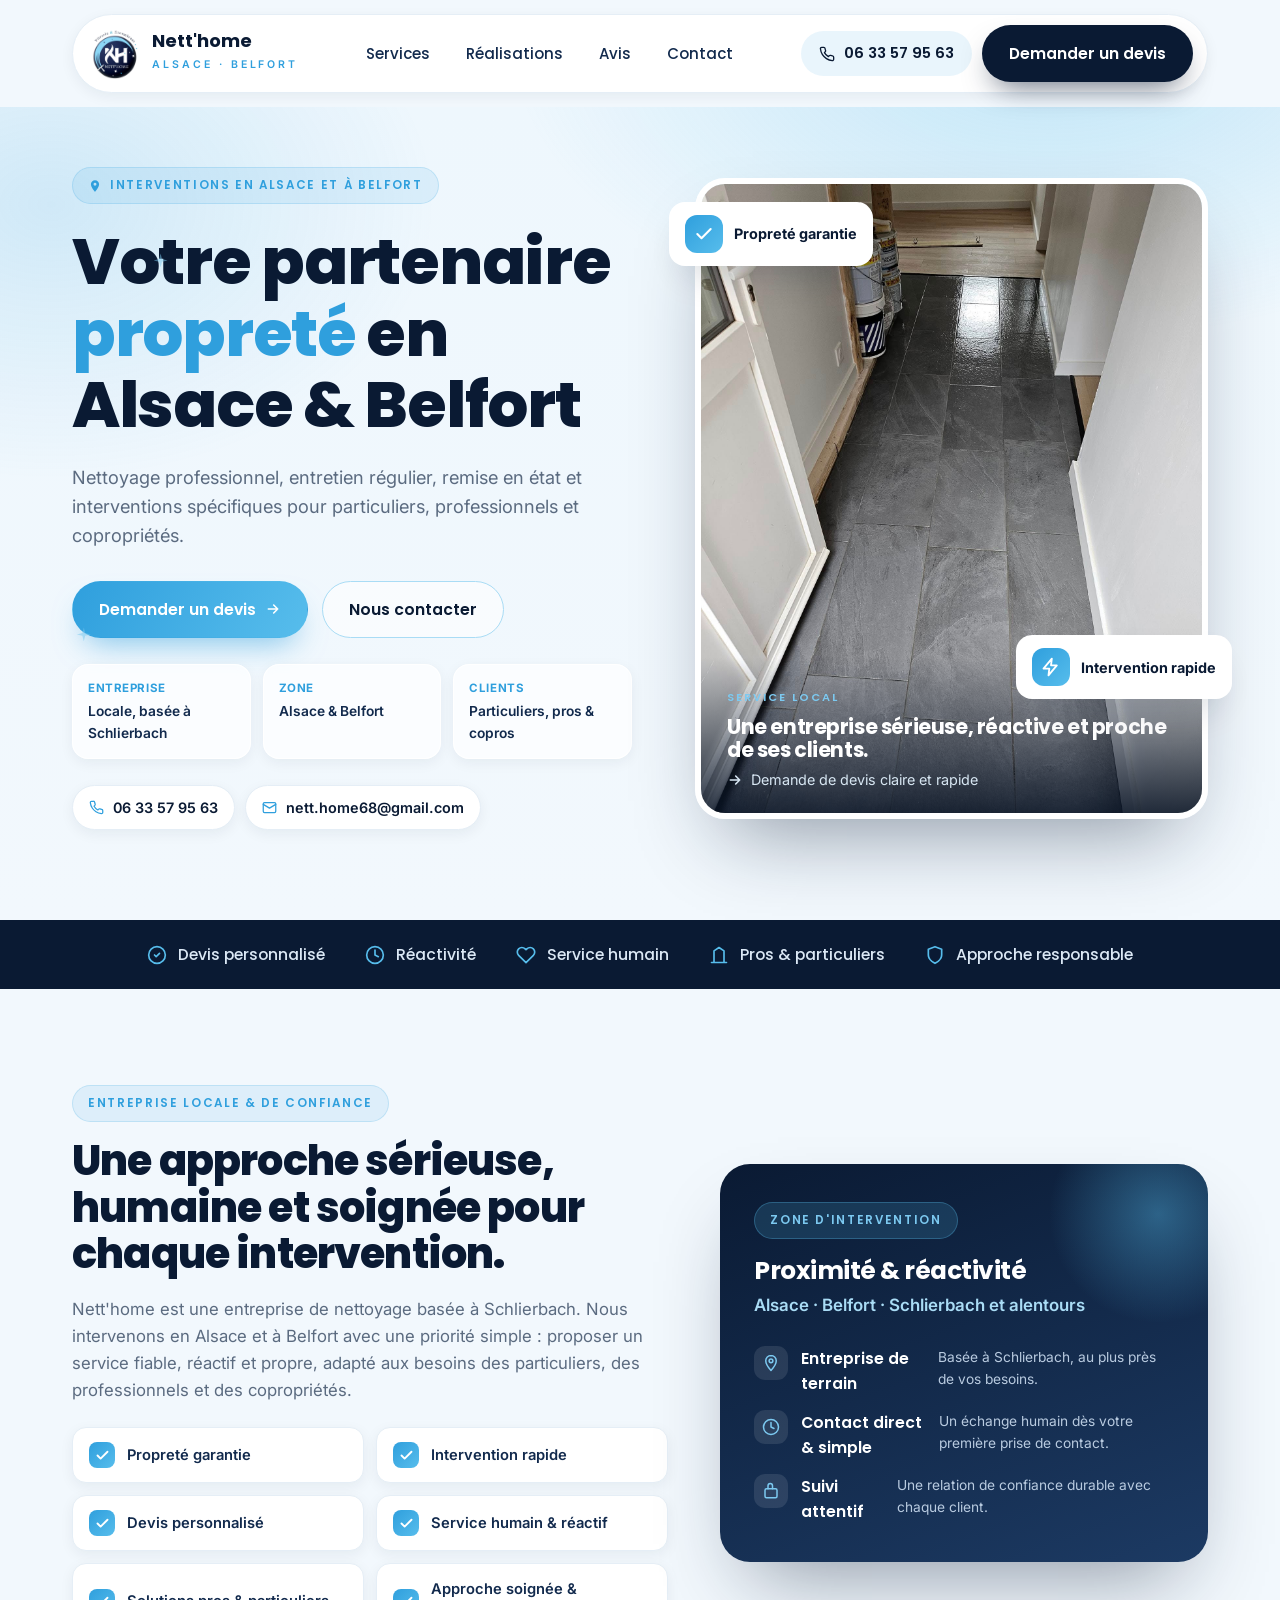
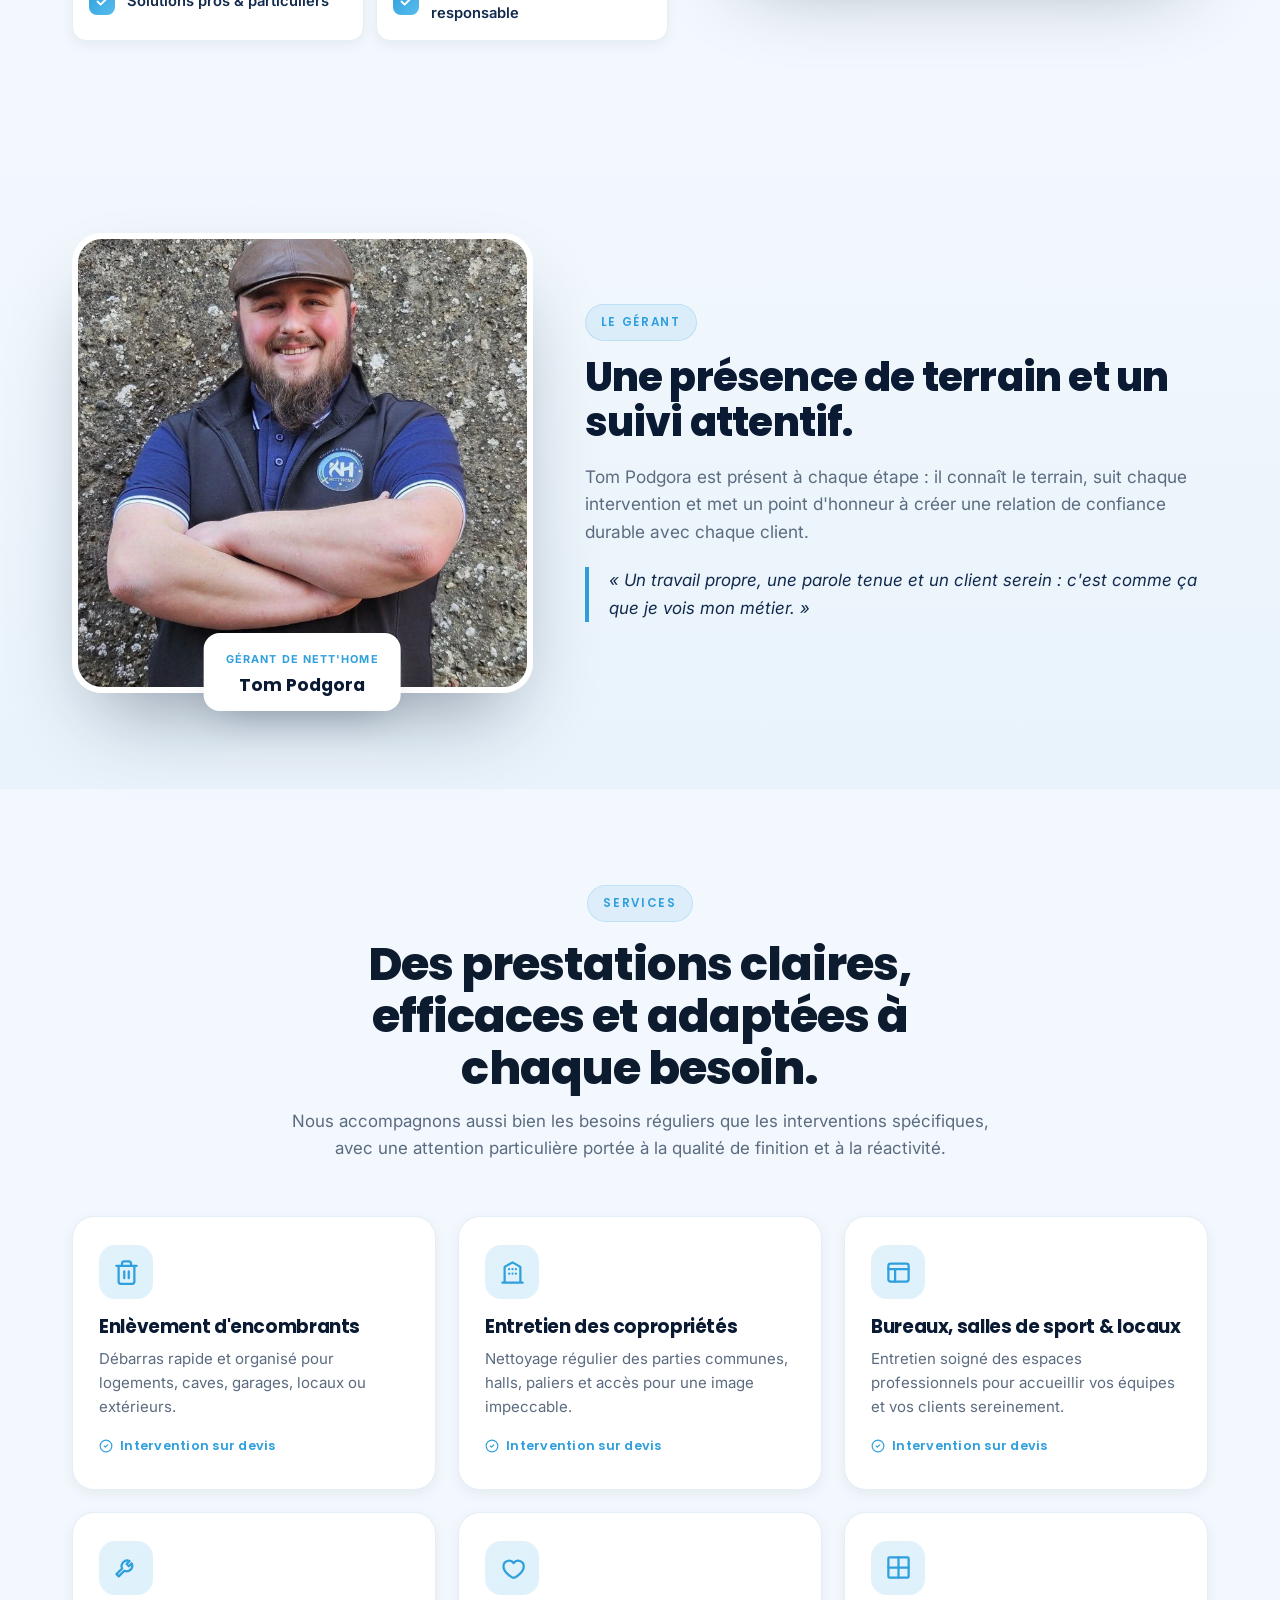
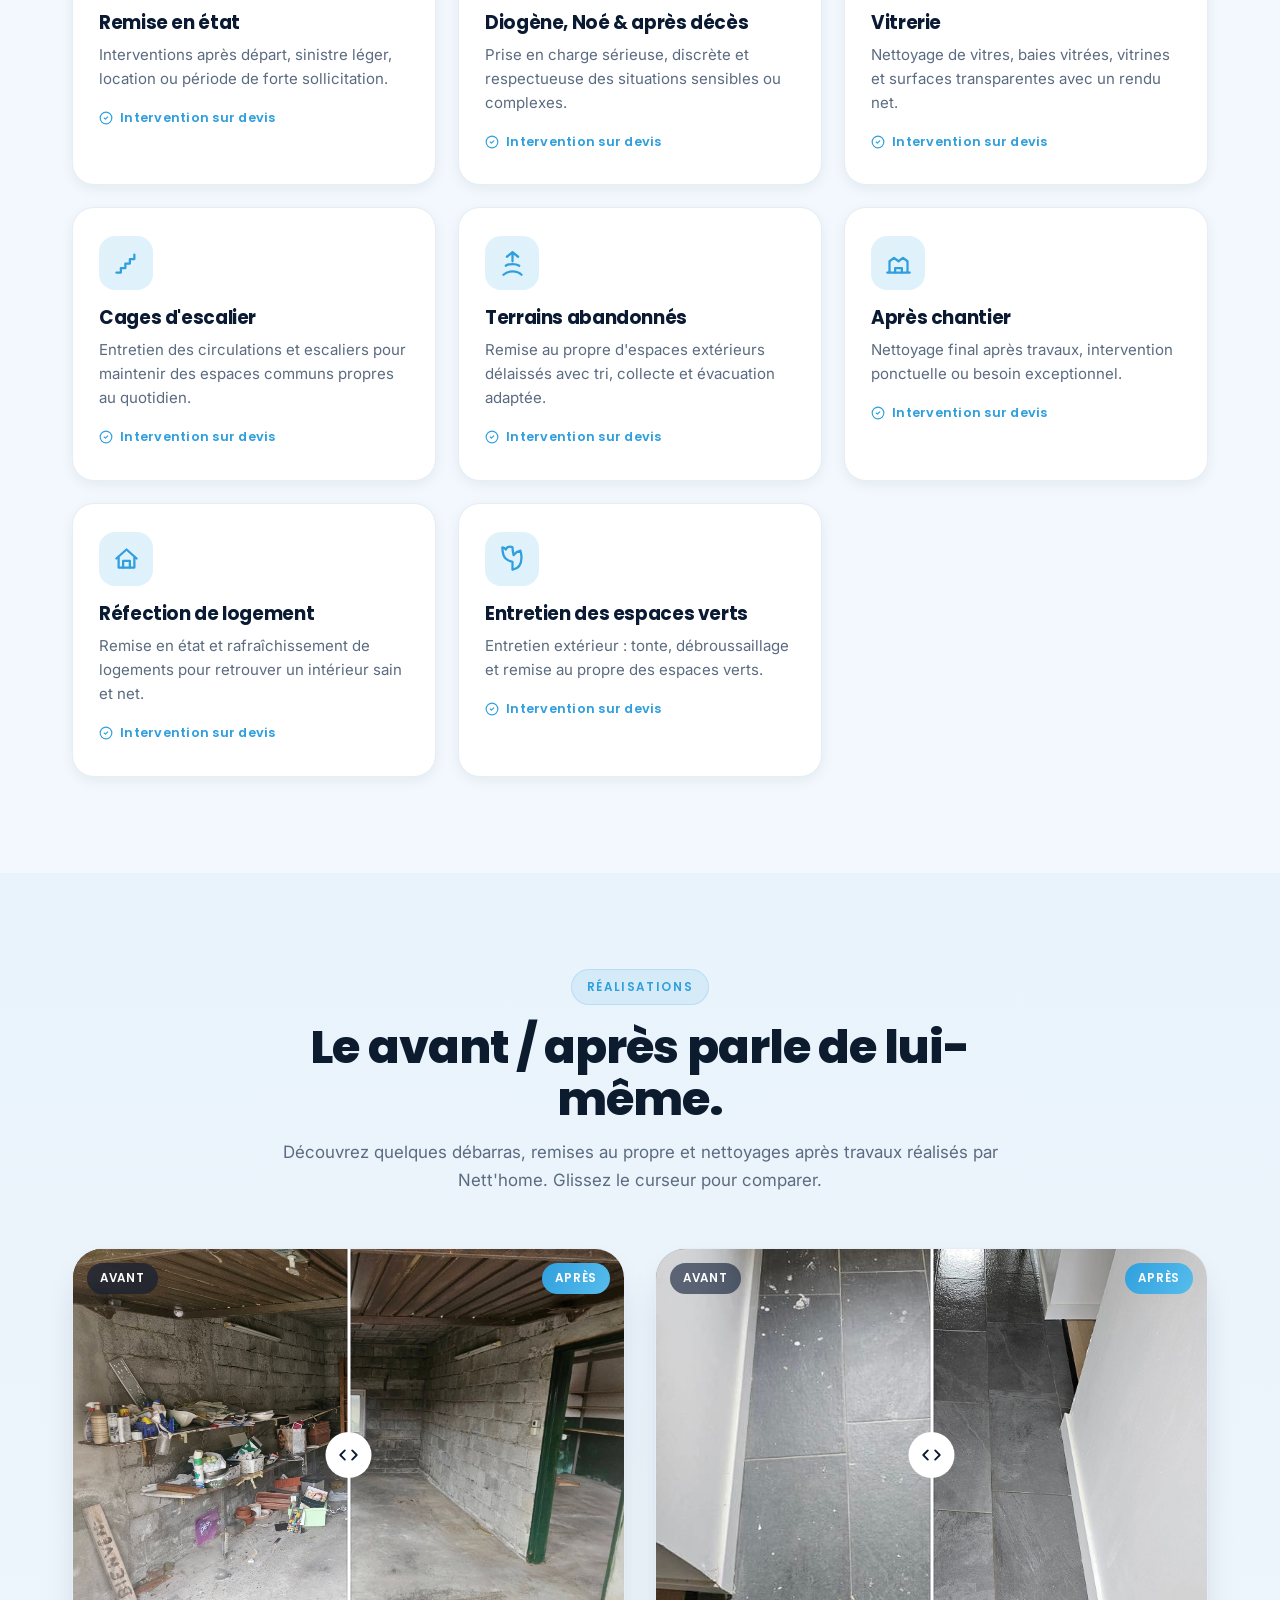
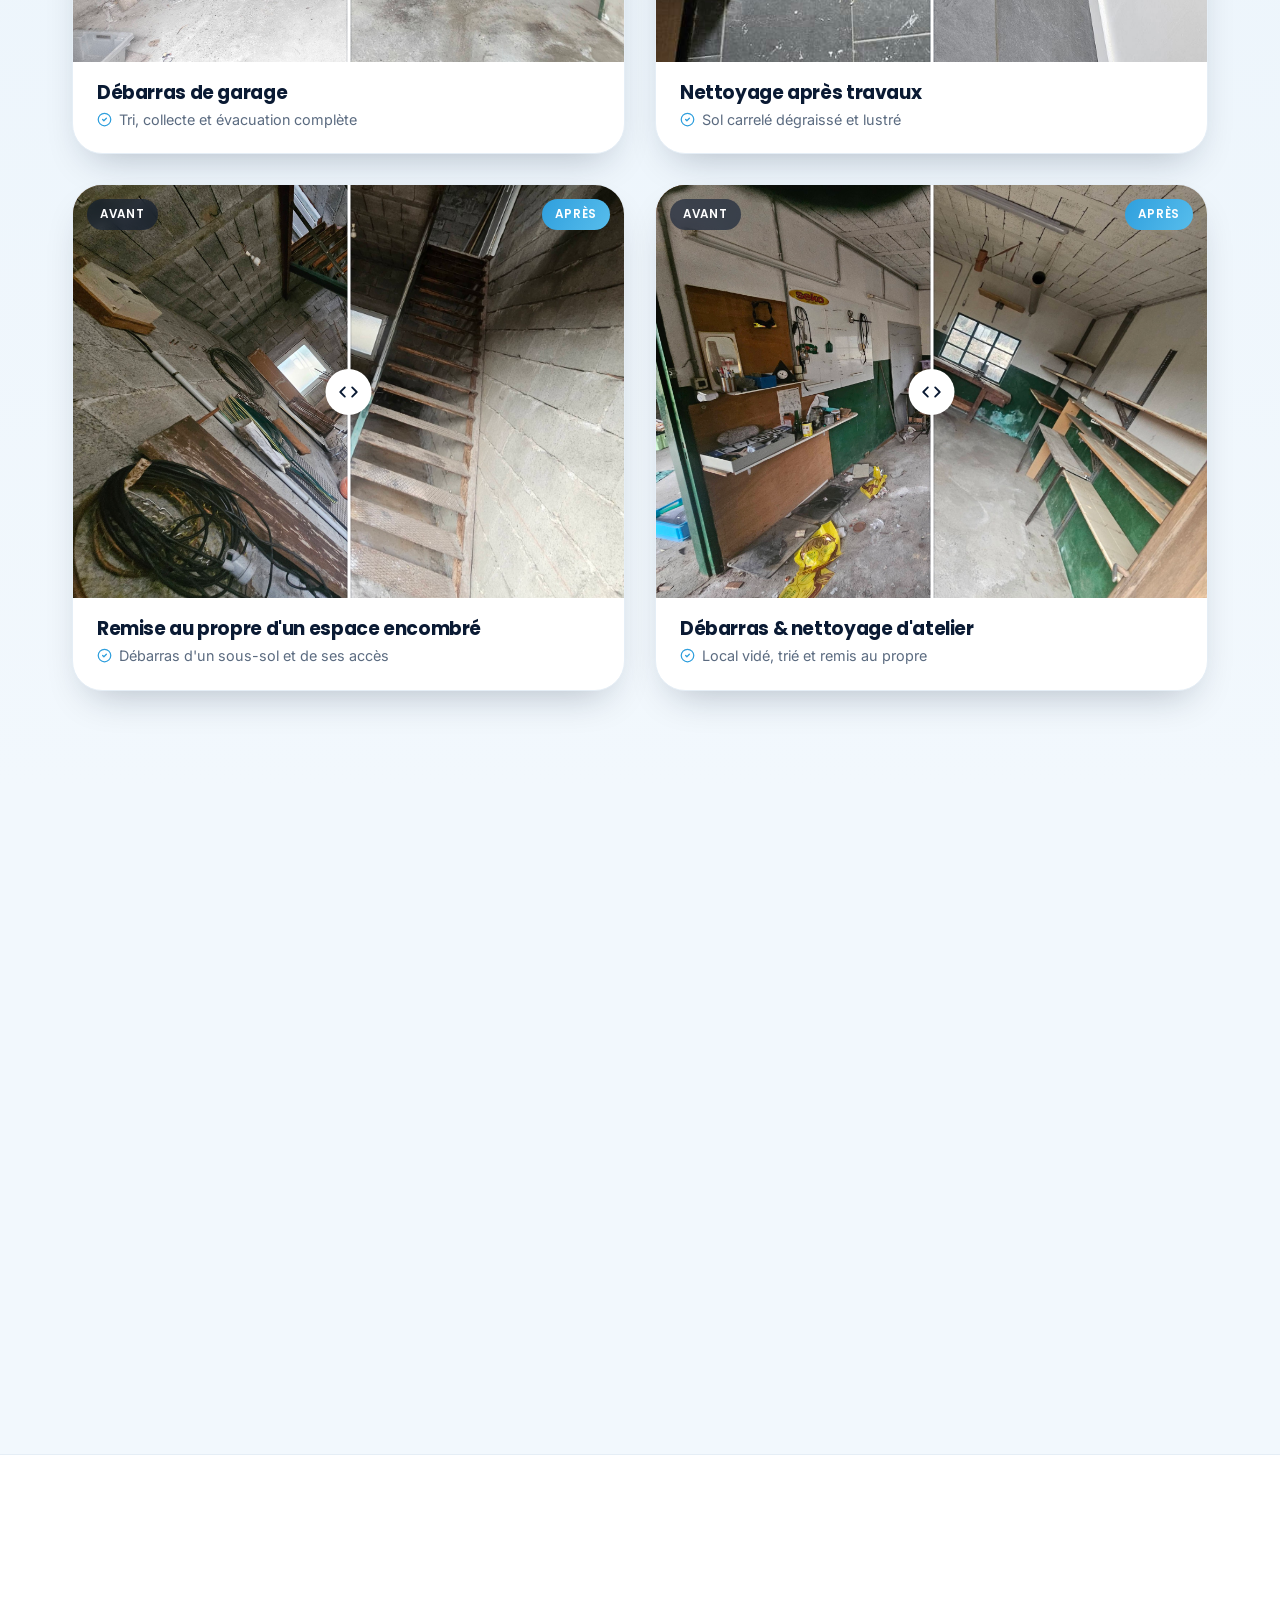
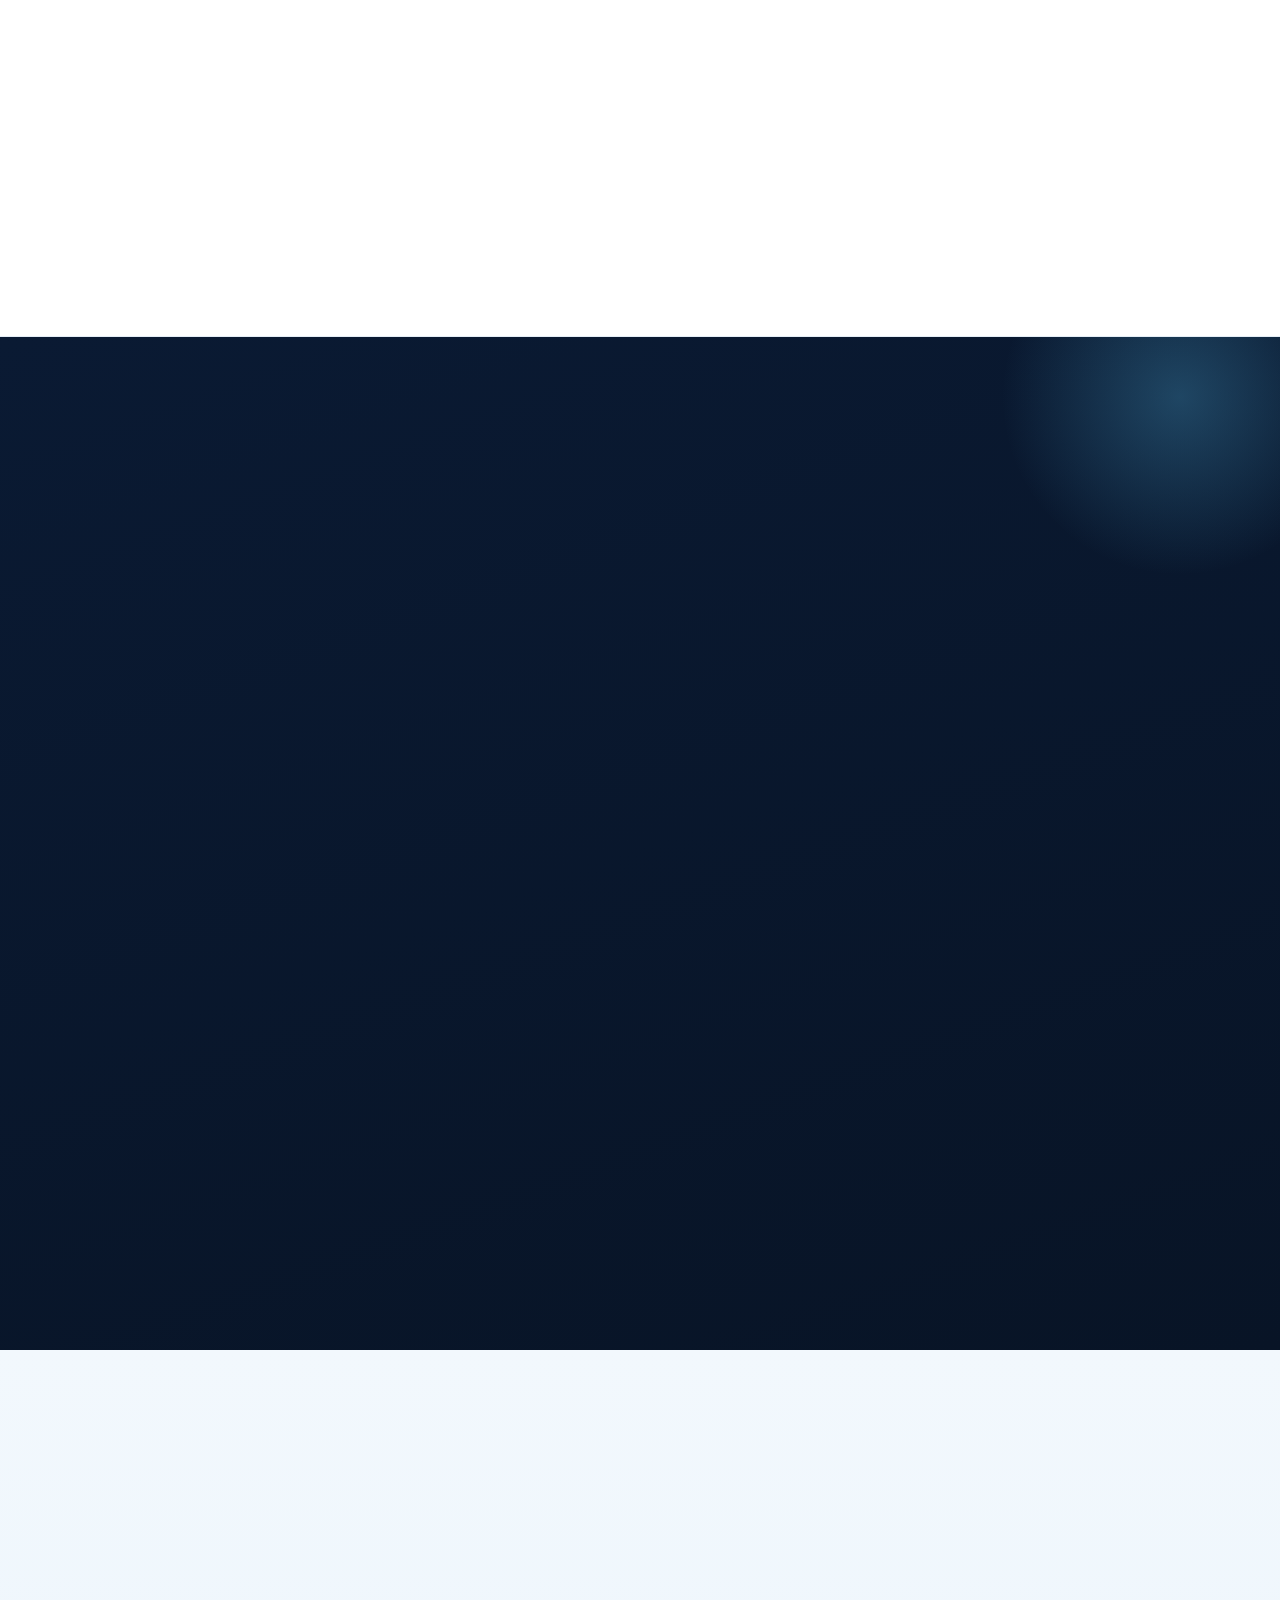
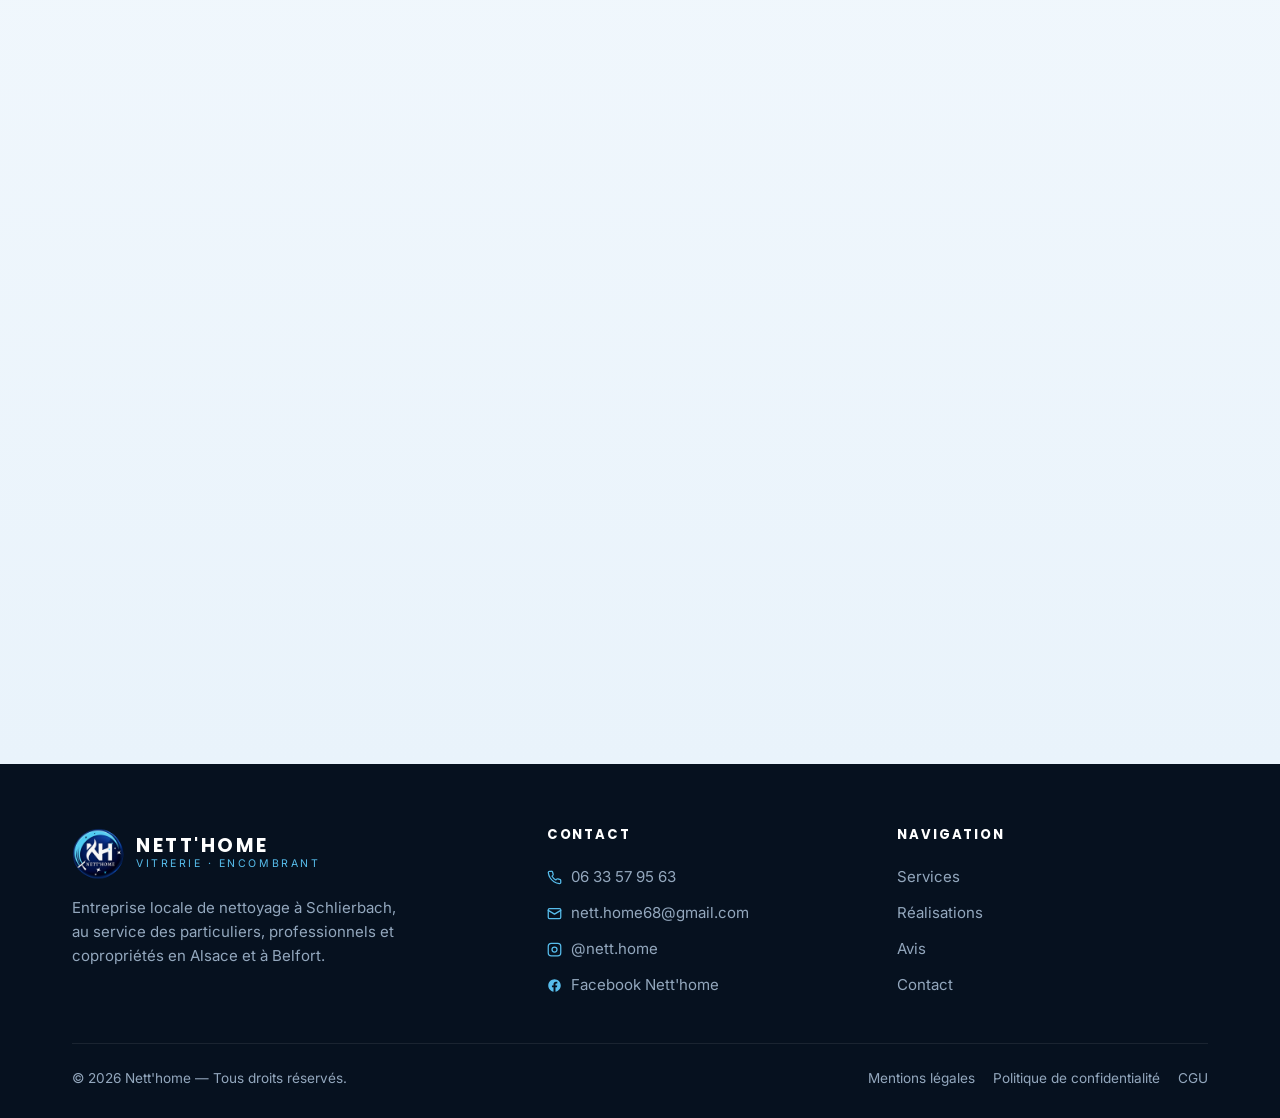
==== index.html @ 88270790 "Ajout du bandeau défilant « Ils nous font confiance » avec les logos clients - 6 logos rangés dans a" ====
<!DOCTYPE html>
<html lang="fr">
<head>
<!-- Google Tag Manager -->
<script>(function(w,d,s,l,i){w[l]=w[l]||[];w[l].push({'gtm.start':
new Date().getTime(),event:'gtm.js'});var f=d.getElementsByTagName(s)[0],
j=d.createElement(s),dl=l!='dataLayer'?'&l='+l:'';j.async=true;j.src=
'https://www.googletagmanager.com/gtm.js?id='+i+dl;f.parentNode.insertBefore(j,f);
})(window,document,'script','dataLayer','GTM-TVX96NNC');</script>
<!-- End Google Tag Manager -->
<meta charset="UTF-8" />
<meta name="viewport" content="width=device-width, initial-scale=1.0" />
<title>Nett'home — Nettoyage, débarras & vitrerie en Alsace et à Belfort</title>
<meta name="description" content="Nett'home, entreprise locale de nettoyage à Schlierbach. Débarras d'encombrants, remise en état, entretien de copropriétés, vitrerie et nettoyage après chantier en Alsace et à Belfort." />
<link rel="icon" href="favicon.ico" sizes="any" />
<link rel="icon" type="image/png" href="assets/favicon-circle.png" />
<link rel="apple-touch-icon" href="apple-touch-icon.png" />
<link rel="preconnect" href="https://fonts.googleapis.com" />
<link rel="preconnect" href="https://fonts.gstatic.com" crossorigin />
<link href="https://fonts.googleapis.com/css2?family=Poppins:wght@500;600;700;800&family=Inter:wght@400;500;600&display=swap" rel="stylesheet" />
<style>
:root{
  --navy:#0a1a33;
  --navy-2:#122a4d;
  --navy-3:#1c3a63;
  --blue:#2f9fdd;
  --blue-2:#57bdec;
  --blue-soft:#a9dcf5;
  --blue-glow:#7cc9f0;
  --ink:#0d1b2e;
  --muted:#5b6b80;
  --line:#e5eef6;
  --bg:#f2f8fd;
  --bg-2:#e9f3fb;
  --white:#ffffff;
  --shadow-sm:0 4px 14px rgba(10,26,51,.06);
  --shadow:0 18px 40px -18px rgba(10,26,51,.30);
  --shadow-lg:0 40px 80px -30px rgba(10,26,51,.45);
  --radius:22px;
  --radius-lg:30px;
  --maxw:1180px;
}
*{box-sizing:border-box;margin:0;padding:0}
html{scroll-behavior:smooth}
body{
  font-family:"Inter",system-ui,sans-serif;
  color:var(--ink);
  background:var(--bg);
  line-height:1.6;
  overflow-x:hidden;
  -webkit-font-smoothing:antialiased;
  cursor:url("data:image/svg+xml,%3Csvg xmlns='http://www.w3.org/2000/svg' width='34' height='34' viewBox='0 0 34 34'%3E%3Crect x='3' y='13' width='28' height='15' rx='5' fill='%235bbce8'/%3E%3Crect x='3' y='7' width='28' height='13' rx='6' fill='%23f5c53a'/%3E%3Ccircle cx='11' cy='13' r='1.6' fill='%23d9a81f'/%3E%3Ccircle cx='19' cy='11' r='1.6' fill='%23d9a81f'/%3E%3Ccircle cx='24' cy='15' r='1.6' fill='%23d9a81f'/%3E%3Ccircle cx='15' cy='16' r='1.6' fill='%23d9a81f'/%3E%3C/svg%3E") 6 6, auto;
}
a,button,.btn,input,textarea,label,.svc,.chip,.info-item,.ba,.nav-links a{cursor:url("data:image/svg+xml,%3Csvg xmlns='http://www.w3.org/2000/svg' width='34' height='34' viewBox='0 0 34 34'%3E%3Crect x='3' y='13' width='28' height='15' rx='5' fill='%232f9fdd'/%3E%3Crect x='3' y='7' width='28' height='13' rx='6' fill='%23ffd24d'/%3E%3Ccircle cx='11' cy='13' r='1.7' fill='%23c9971a'/%3E%3Ccircle cx='19' cy='11' r='1.7' fill='%23c9971a'/%3E%3Ccircle cx='24' cy='15' r='1.7' fill='%23c9971a'/%3E%3Ccircle cx='15' cy='16' r='1.7' fill='%23c9971a'/%3E%3C/svg%3E") 6 6, pointer}
h1,h2,h3,h4,.font-head{font-family:"Poppins",system-ui,sans-serif;line-height:1.12;letter-spacing:-.02em}
a{color:inherit;text-decoration:none}
img{display:block;max-width:100%}
.container{width:100%;max-width:var(--maxw);margin:0 auto;padding:0 22px}
.eyebrow{
  display:inline-flex;align-items:center;gap:8px;
  font-family:"Poppins";font-weight:600;font-size:.74rem;letter-spacing:.14em;text-transform:uppercase;
  color:var(--blue);background:rgba(47,159,221,.10);
  padding:8px 15px;border-radius:100px;border:1px solid rgba(47,159,221,.18);
}
.section{padding:96px 0}
.section-head{max-width:720px;margin:0 auto 54px;text-align:center}
.section-head h2{font-size:clamp(1.9rem,4vw,2.9rem);font-weight:800;margin:16px 0 14px}
.section-head p{color:var(--muted);font-size:1.06rem}
.btn{
  display:inline-flex;align-items:center;justify-content:center;gap:9px;
  font-family:"Poppins";font-weight:600;font-size:.98rem;
  padding:15px 26px;border-radius:100px;border:1.5px solid transparent;
  cursor:pointer;transition:transform .25s ease,box-shadow .25s ease,background .25s ease,color .25s ease;
  white-space:nowrap;
}
.btn-primary{background:var(--navy);color:#fff;box-shadow:0 14px 30px -12px rgba(10,26,51,.7)}
.btn-primary:hover{transform:translateY(-3px);box-shadow:0 22px 40px -14px rgba(10,26,51,.85);background:var(--navy-2)}
.btn-ghost{background:rgba(255,255,255,.6);border-color:var(--blue-soft);color:var(--navy)}
.btn-ghost:hover{transform:translateY(-3px);background:#fff;border-color:var(--blue)}
.btn-blue{background:linear-gradient(120deg,var(--blue),var(--blue-2));color:#fff;box-shadow:0 16px 30px -12px rgba(47,159,221,.6)}
.btn-blue:hover{transform:translateY(-3px);box-shadow:0 24px 44px -14px rgba(47,159,221,.75)}

/* ---------- HEADER ---------- */
header{position:sticky;top:0;z-index:60;transition:all .3s ease}
.nav{
  display:flex;align-items:center;justify-content:space-between;gap:20px;
  margin:14px auto;padding:10px 14px 10px 18px;
  background:#fff;
  border:1px solid var(--line);
  border-radius:100px;box-shadow:var(--shadow-sm);
  transition:box-shadow .3s ease;
}
header.scrolled .nav{box-shadow:0 12px 30px -14px rgba(10,26,51,.35)}
.brand{display:flex;align-items:center;gap:12px}
.brand img{height:50px;width:auto;border-radius:8px}
.brand-txt strong{font-family:"Poppins";font-weight:700;font-size:1.14rem;color:var(--navy);display:block;line-height:1}
.brand-txt span{font-size:.66rem;letter-spacing:.28em;color:var(--blue);font-weight:600;text-transform:uppercase}
.nav-links{display:flex;align-items:center;gap:6px}
.nav-links a{
  font-family:"Poppins";font-weight:500;font-size:.94rem;color:var(--navy-2);
  padding:9px 15px;border-radius:100px;transition:background .2s,color .2s;
}
.nav-links a:hover{background:rgba(47,159,221,.12);color:var(--blue)}
.nav-cta{display:flex;align-items:center;gap:10px}
.nav-phone{
  display:inline-flex;align-items:center;gap:9px;font-family:"Poppins";font-weight:600;font-size:.92rem;
  color:var(--navy);background:rgba(47,159,221,.1);padding:11px 18px;border-radius:100px;transition:background .2s,transform .2s;
}
.nav-phone:hover{background:rgba(47,159,221,.2);transform:translateY(-2px)}
.nav-phone svg{width:16px;height:16px}
.burger{display:none;flex-direction:column;gap:5px;background:none;border:none;cursor:pointer;padding:10px}
.burger span{width:24px;height:2.5px;background:var(--navy);border-radius:2px;transition:.3s}

/* ---------- HERO ---------- */
.hero{position:relative;padding:60px 0 90px;overflow:hidden}
.hero::before{
  content:"";position:absolute;inset:0;z-index:-2;
  background:
    radial-gradient(900px 500px at 82% -8%,rgba(87,189,236,.30),transparent 60%),
    radial-gradient(700px 500px at 4% 12%,rgba(47,159,221,.16),transparent 55%),
    linear-gradient(180deg,#eef7fd,#f2f8fd);
}
.hero-grid{display:grid;grid-template-columns:1.05fr .95fr;gap:56px;align-items:center}
.hero h1{font-size:clamp(2.4rem,5.3vw,4rem);font-weight:800;color:var(--navy);margin:22px 0}
.hero h1 .hl{position:relative;color:var(--blue);white-space:nowrap}
.hero p.lead{font-size:1.14rem;color:var(--muted);max-width:520px}
.hero-actions{display:flex;flex-wrap:wrap;gap:14px;margin:30px 0 26px}
.hero-mini{display:grid;grid-template-columns:repeat(3,1fr);gap:12px;max-width:560px}
.mini-card{
  background:rgba(255,255,255,.7);border:1px solid rgba(255,255,255,.9);
  border-radius:16px;padding:14px 15px;font-size:.86rem;font-weight:600;color:var(--navy-2);
  box-shadow:var(--shadow-sm);backdrop-filter:blur(6px);
}
.mini-card small{display:block;color:var(--blue);font-weight:700;font-size:.72rem;letter-spacing:.05em;margin-bottom:3px;text-transform:uppercase}
.hero-contacts{display:flex;flex-wrap:wrap;gap:10px;margin-top:26px}
.hero-contacts a{display:inline-flex;align-items:center;gap:9px;background:#fff;border:1px solid var(--line);padding:10px 16px;border-radius:100px;font-weight:600;font-size:.9rem;color:var(--navy);box-shadow:var(--shadow-sm);transition:transform .2s,border-color .2s}
.hero-contacts a:hover{transform:translateY(-2px);border-color:var(--blue)}
.hero-contacts svg{width:15px;height:15px;color:var(--blue)}

.hero-visual{position:relative}
.hero-card{
  position:relative;border-radius:var(--radius-lg);overflow:hidden;
  box-shadow:var(--shadow-lg);aspect-ratio:4/5;
  border:6px solid #fff;
}
.hero-card img{width:100%;height:100%;object-fit:cover}
.hero-card .glass{
  position:absolute;left:0;right:0;bottom:0;padding:26px 26px 22px;
  background:linear-gradient(180deg,transparent,rgba(6,17,34,.86));color:#fff;
}
.hero-card .glass small{color:var(--blue-glow);font-family:"Poppins";font-weight:600;letter-spacing:.18em;text-transform:uppercase;font-size:.7rem}
.hero-card .glass h3{font-size:1.28rem;font-weight:700;margin:8px 0 6px}
.hero-card .glass p{font-size:.9rem;color:#d7e6f2;display:flex;align-items:center;gap:8px}
.hero-card .glass p svg{width:16px;height:16px;flex:0 0 auto}
.badge-float{
  position:absolute;background:#fff;border-radius:16px;padding:13px 16px;box-shadow:var(--shadow);
  display:flex;align-items:center;gap:11px;font-weight:700;font-size:.9rem;color:var(--navy);
}
.badge-float .dot{width:38px;height:38px;border-radius:12px;display:grid;place-items:center;background:linear-gradient(135deg,var(--blue),var(--blue-2));color:#fff}
.badge-float .dot svg{width:20px;height:20px}
.badge-1{top:24px;left:-26px;animation:floaty 5s ease-in-out infinite}
.badge-2{bottom:120px;right:-24px;animation:floaty 6s ease-in-out infinite .8s}
@keyframes floaty{0%,100%{transform:translateY(0)}50%{transform:translateY(-12px)}}

.spark{position:absolute;width:14px;height:14px;background:var(--blue-glow);opacity:.5;
  clip-path:polygon(50% 0,60% 40%,100% 50%,60% 60%,50% 100%,40% 60%,0 50%,40% 40%);
  animation:twinkle 3.5s ease-in-out infinite}
@keyframes twinkle{0%,100%{transform:scale(.6);opacity:.25}50%{transform:scale(1.1);opacity:.8}}

/* ---------- TRUST STRIP ---------- */
.strip{background:var(--navy);color:#fff;padding:22px 0}
.strip-inner{display:flex;flex-wrap:wrap;justify-content:center;gap:14px 40px}
.strip-item{display:flex;align-items:center;gap:11px;font-family:"Poppins";font-weight:500;font-size:.98rem;color:#dbe8f5}
.strip-item svg{width:20px;height:20px;color:var(--blue-2)}

/* ---------- ABOUT ---------- */
.about-grid{display:grid;grid-template-columns:1.1fr .9fr;gap:52px;align-items:center}
.about-copy h2{font-size:clamp(1.8rem,3.6vw,2.6rem);font-weight:800;color:var(--navy);margin:16px 0 18px}
.about-copy p{color:var(--muted);font-size:1.05rem;margin-bottom:24px}
.chips{display:grid;grid-template-columns:1fr 1fr;gap:12px}
.chip{display:flex;align-items:center;gap:12px;background:#fff;border:1px solid var(--line);border-radius:14px;padding:14px 16px;font-weight:600;font-size:.92rem;color:var(--navy-2);box-shadow:var(--shadow-sm)}
.chip .tick{flex:0 0 auto;width:26px;height:26px;border-radius:8px;background:linear-gradient(135deg,var(--blue),var(--blue-2));display:grid;place-items:center}
.chip .tick svg{width:15px;height:15px;color:#fff}
.zone-card{
  background:linear-gradient(160deg,var(--navy),var(--navy-3));color:#fff;border-radius:var(--radius-lg);
  padding:38px 34px;box-shadow:var(--shadow-lg);position:relative;overflow:hidden;
}
.zone-card::after{content:"";position:absolute;right:-60px;top:-60px;width:220px;height:220px;border-radius:50%;background:radial-gradient(circle,rgba(87,189,236,.4),transparent 70%)}
.zone-card .eyebrow{background:rgba(87,189,236,.16);color:var(--blue-glow);border-color:rgba(87,189,236,.3)}
.zone-card h3{font-size:1.55rem;font-weight:700;margin:18px 0 8px}
.zone-card .place{font-size:1.06rem;color:var(--blue-soft);font-weight:600;margin-bottom:26px}
.zone-list{display:grid;gap:14px;position:relative;z-index:2}
.zone-list div{display:flex;gap:13px;align-items:flex-start}
.zone-list .ic{flex:0 0 auto;width:34px;height:34px;border-radius:11px;background:rgba(255,255,255,.1);display:grid;place-items:center}
.zone-list .ic svg{width:18px;height:18px;color:var(--blue-glow)}
.zone-list strong{display:block;font-family:"Poppins";font-weight:600;font-size:.98rem}
.zone-list span{font-size:.86rem;color:#b9cbe0}

/* ---------- MANAGER ---------- */
.manager{background:linear-gradient(180deg,var(--bg),var(--bg-2))}
.manager-grid{display:grid;grid-template-columns:.85fr 1.15fr;gap:52px;align-items:center}
.manager-photo{position:relative}
.manager-photo img{width:100%;border-radius:var(--radius-lg);box-shadow:var(--shadow-lg);border:6px solid #fff;aspect-ratio:1/1;object-fit:cover;object-position:center 20%}
.manager-tag{position:absolute;bottom:-18px;left:50%;transform:translateX(-50%);background:#fff;border-radius:16px;padding:12px 22px;box-shadow:var(--shadow);text-align:center;white-space:nowrap}
.manager-tag small{color:var(--blue);font-weight:700;text-transform:uppercase;letter-spacing:.1em;font-size:.68rem}
.manager-tag strong{font-family:"Poppins";display:block;font-size:1.1rem;color:var(--navy)}
.manager-copy h2{font-size:clamp(1.8rem,3.6vw,2.5rem);font-weight:800;color:var(--navy);margin:14px 0 18px}
.manager-copy p{color:var(--muted);font-size:1.08rem;margin-bottom:22px}
.manager-quote{border-left:4px solid var(--blue);padding-left:20px;font-style:italic;color:var(--navy-2);font-size:1.06rem}

/* ---------- SERVICES ---------- */
.svc-grid{display:grid;grid-template-columns:repeat(3,1fr);gap:22px}
.svc{
  background:#fff;border:1px solid var(--line);border-radius:var(--radius);padding:28px 26px;
  box-shadow:var(--shadow-sm);position:relative;overflow:hidden;transition:transform .3s ease,box-shadow .3s ease,border-color .3s ease;
}
.svc::before{content:"";position:absolute;left:0;top:0;height:4px;width:0;background:linear-gradient(90deg,var(--blue),var(--blue-2));transition:width .4s ease}
.svc:hover{transform:translateY(-8px);box-shadow:var(--shadow);border-color:transparent}
.svc:hover::before{width:100%}
.svc .ic{width:54px;height:54px;border-radius:16px;background:linear-gradient(135deg,rgba(47,159,221,.14),rgba(87,189,236,.2));display:grid;place-items:center;margin-bottom:18px;transition:.3s}
.svc:hover .ic{background:linear-gradient(135deg,var(--blue),var(--blue-2))}
.svc .ic svg{width:27px;height:27px;color:var(--blue);transition:.3s}
.svc:hover .ic svg{color:#fff}
.svc h3{font-size:1.16rem;font-weight:700;color:var(--navy);margin-bottom:9px}
.svc p{color:var(--muted);font-size:.94rem;margin-bottom:16px}
.svc .tag{display:inline-flex;align-items:center;gap:7px;font-family:"Poppins";font-weight:600;font-size:.8rem;color:var(--blue);letter-spacing:.02em}
.svc .tag svg{width:14px;height:14px}

/* ---------- REALISATIONS ---------- */
.work{background:linear-gradient(180deg,var(--bg-2),var(--bg))}
.work-grid{display:grid;grid-template-columns:repeat(2,1fr);gap:30px}
.work-card{background:#fff;border-radius:var(--radius-lg);box-shadow:var(--shadow);overflow:hidden;border:1px solid var(--line)}
.ba{position:relative;aspect-ratio:4/3;user-select:none;touch-action:pan-y;cursor:ew-resize;overflow:hidden}
.ba img{position:absolute;inset:0;width:100%;height:100%;object-fit:cover;object-position:center;pointer-events:none}
.ba .ba-before{clip-path:inset(0 50% 0 0)}
.ba-handle{position:absolute;top:0;bottom:0;left:50%;width:3px;background:#fff;transform:translateX(-50%);box-shadow:0 0 0 1px rgba(10,26,51,.15);z-index:3}
.ba-grip{position:absolute;top:50%;left:50%;transform:translate(-50%,-50%);width:46px;height:46px;border-radius:50%;background:#fff;box-shadow:var(--shadow);display:grid;place-items:center;color:var(--navy)}
.ba-grip svg{width:22px;height:22px}
.ba-lab{position:absolute;top:14px;z-index:2;font-family:"Poppins";font-weight:600;font-size:.74rem;letter-spacing:.06em;text-transform:uppercase;padding:6px 13px;border-radius:100px;color:#fff;backdrop-filter:blur(4px)}
.ba-lab.b{left:14px;background:rgba(10,26,51,.6)}
.ba-lab.a{right:14px;background:linear-gradient(120deg,var(--blue),var(--blue-2))}
.work-card .cap{padding:20px 24px 22px}
.work-card .cap h3{font-size:1.18rem;font-weight:700;color:var(--navy);margin-bottom:5px}
.work-card .cap p{color:var(--muted);font-size:.9rem;display:flex;align-items:center;gap:7px}
.work-card .cap p svg{width:15px;height:15px;color:var(--blue)}

/* ---------- REVIEWS ---------- */
.rev-grid{display:grid;grid-template-columns:repeat(3,1fr);gap:24px}
.rev{background:#fff;border:1px solid var(--line);border-radius:var(--radius);padding:30px 28px;box-shadow:var(--shadow-sm);transition:transform .3s,box-shadow .3s}
.rev:hover{transform:translateY(-6px);box-shadow:var(--shadow)}
.stars{display:flex;gap:3px;margin-bottom:16px}
.stars svg{width:19px;height:19px;color:#f5b93b}
.rev p{color:var(--navy-2);font-size:1.02rem;margin-bottom:22px}
.rev .who{display:flex;align-items:center;gap:13px}
.rev .av{width:46px;height:46px;border-radius:50%;background:linear-gradient(135deg,var(--navy),var(--navy-3));color:#fff;display:grid;place-items:center;font-family:"Poppins";font-weight:700;font-size:1.05rem}
.rev .who strong{font-family:"Poppins";font-weight:600;color:var(--navy);display:block;font-size:1rem}
.rev .who span{font-size:.82rem;color:var(--muted)}

/* ---------- CONTACT ---------- */
.contact{background:linear-gradient(160deg,var(--navy),#081426);color:#fff;position:relative;overflow:hidden}
.contact::before{content:"";position:absolute;top:-120px;right:-80px;width:360px;height:360px;border-radius:50%;background:radial-gradient(circle,rgba(87,189,236,.28),transparent 70%)}
.contact .section-head h2{color:#fff}
.contact .section-head p{color:#c3d4e6}
.contact-grid{display:grid;grid-template-columns:.95fr 1.05fr;gap:44px;align-items:start;position:relative;z-index:2}
.info-list{display:grid;gap:16px}
.info-item{display:flex;gap:16px;align-items:center;background:rgba(255,255,255,.05);border:1px solid rgba(255,255,255,.1);border-radius:16px;padding:16px 18px;transition:background .25s,transform .25s}
.info-item:hover{background:rgba(255,255,255,.1);transform:translateX(4px)}
.info-item .ic{flex:0 0 auto;width:46px;height:46px;border-radius:13px;background:linear-gradient(135deg,var(--blue),var(--blue-2));display:grid;place-items:center}
.info-item .ic svg{width:21px;height:21px;color:#fff}
.info-item small{color:var(--blue-soft);text-transform:uppercase;letter-spacing:.1em;font-size:.68rem;font-weight:700}
.info-item strong{font-family:"Poppins";font-weight:600;font-size:1.02rem;display:block}
.info-note{margin-top:22px;display:flex;gap:13px;align-items:center;color:#c3d4e6;font-size:.92rem;background:rgba(87,189,236,.1);border:1px solid rgba(87,189,236,.22);border-radius:14px;padding:15px 18px}
.info-note svg{width:22px;height:22px;color:var(--blue-glow);flex:0 0 auto}
.form-card{background:#fff;border-radius:var(--radius-lg);padding:34px 32px;box-shadow:var(--shadow-lg);color:var(--ink)}
.form-card h3{font-size:1.3rem;font-weight:700;color:var(--navy);margin-bottom:6px}
.form-card>p{color:var(--muted);font-size:.94rem;margin-bottom:22px}
.field{margin-bottom:16px}
.field label{display:block;font-family:"Poppins";font-weight:600;font-size:.86rem;color:var(--navy-2);margin-bottom:7px}
.field input,.field textarea{
  width:100%;font-family:"Inter";font-size:.98rem;color:var(--ink);
  border:1.5px solid var(--line);border-radius:14px;padding:13px 16px;background:#f8fbfe;transition:border-color .2s,box-shadow .2s;
}
.field input:focus,.field textarea:focus{outline:none;border-color:var(--blue);box-shadow:0 0 0 4px rgba(47,159,221,.14);background:#fff}
.field textarea{resize:vertical;min-height:120px}
.form-card .btn{width:100%;margin-top:6px}
.form-status{margin-top:14px;font-size:.92rem;font-weight:600;text-align:center;display:none}
.form-status.ok{display:block;color:#12855a;background:#e7f7ef;border:1px solid #b7e8cf;border-radius:12px;padding:12px 14px}
.form-status.err{display:block;color:#c0392b;background:#fdecea;border:1px solid #f5c2bb;border-radius:12px;padding:12px 14px}
.btn[disabled]{opacity:.65;cursor:progress}

/* ---------- MAP ---------- */
.map{background:linear-gradient(180deg,var(--bg),var(--bg-2))}
.map-card{background:#fff;border:1px solid var(--line);border-radius:var(--radius-lg);box-shadow:var(--shadow);overflow:hidden}
.map-bar{display:flex;flex-wrap:wrap;align-items:center;justify-content:space-between;gap:14px;padding:20px 24px}
.map-bar .addr{display:flex;align-items:center;gap:13px}
.map-bar .addr .ic{flex:0 0 auto;width:44px;height:44px;border-radius:13px;background:linear-gradient(135deg,var(--blue),var(--blue-2));display:grid;place-items:center}
.map-bar .addr .ic svg{width:21px;height:21px;color:#fff}
.map-bar .addr small{display:block;color:var(--blue);text-transform:uppercase;letter-spacing:.1em;font-size:.68rem;font-weight:700}
.map-bar .addr strong{font-family:"Poppins";font-weight:600;color:var(--navy);font-size:1.02rem}
.map-frame{position:relative;width:100%;aspect-ratio:16/7;border-top:1px solid var(--line)}
.map-frame iframe{position:absolute;inset:0;width:100%;height:100%;border:0;filter:saturate(1.05)}
@media(max-width:640px){.map-frame{aspect-ratio:4/5}.map-bar .btn{width:100%}}

/* ---------- FOOTER ---------- */
footer{background:#06111f;color:#93a7bd;padding:64px 0 28px}
.foot-grid{display:grid;grid-template-columns:1.4fr 1fr 1fr;gap:40px;padding-bottom:40px;border-bottom:1px solid rgba(255,255,255,.08)}
.foot-brand{display:flex;align-items:center;gap:12px;margin-bottom:16px}
.foot-brand img{width:52px;height:52px;border-radius:50%}
.foot-brand strong{font-family:"Poppins";font-weight:700;color:#fff;font-size:1.2rem;display:block;line-height:1}
.foot-brand span{font-size:.66rem;letter-spacing:.24em;color:var(--blue-2);text-transform:uppercase}
.foot-col p{font-size:.94rem;max-width:340px}
.foot-col h4{color:#fff;font-family:"Poppins";font-size:.82rem;letter-spacing:.14em;text-transform:uppercase;margin-bottom:16px}
.foot-col a{display:flex;align-items:center;gap:9px;padding:6px 0;font-size:.94rem;transition:color .2s}
.foot-col a:hover{color:var(--blue-2)}
.foot-col a svg{width:15px;height:15px;color:var(--blue-2)}
.foot-bottom{display:flex;flex-wrap:wrap;gap:14px;justify-content:space-between;align-items:center;padding-top:24px;font-size:.85rem}
.foot-bottom nav{display:flex;flex-wrap:wrap;gap:18px}

/* ---------- FLOATING CTA ---------- */
.float-cta{position:fixed;right:22px;bottom:22px;z-index:70;box-shadow:0 20px 40px -12px rgba(10,26,51,.6);opacity:0;transform:translateY(20px);transition:opacity .4s,transform .4s}
.float-cta.show{opacity:1;transform:translateY(0)}

/* ---------- CLIENTS MARQUEE ---------- */
.clients{background:#fff;padding:78px 0;border-block:1px solid var(--line);overflow:hidden}
.clients .section-head{margin-bottom:40px}
.marquee{position:relative;-webkit-mask-image:linear-gradient(90deg,transparent,#000 8%,#000 92%,transparent);mask-image:linear-gradient(90deg,transparent,#000 8%,#000 92%,transparent)}
.marquee-track{display:flex;width:max-content;animation:marquee 38s linear infinite}
.marquee:hover .marquee-track,.marquee:focus-within .marquee-track{animation-play-state:paused}
.marquee-group{display:flex;gap:22px;padding-right:22px}
.client{flex:0 0 auto;width:210px;height:112px;display:flex;align-items:center;justify-content:center;padding:16px 22px;background:#fff;border:1px solid var(--line);border-radius:var(--radius);box-shadow:var(--shadow-sm);transition:transform .3s,box-shadow .3s,border-color .3s}
.client.dark{background:var(--navy)}
.client img{max-width:100%;max-height:100%;width:auto;height:auto;object-fit:contain}
a.client:hover,a.client:focus-visible{transform:translateY(-4px);box-shadow:var(--shadow);border-color:var(--blue-soft)}
@keyframes marquee{to{transform:translateX(-50%)}}
@media (prefers-reduced-motion:reduce){
  .marquee{-webkit-mask-image:none;mask-image:none}
  .marquee-track{animation:none;width:auto;flex-wrap:wrap;justify-content:center}
  .marquee-group{flex-wrap:wrap;justify-content:center;padding:0}
  .marquee-group[aria-hidden="true"]{display:none}
}
@media (max-width:720px){.clients{padding:60px 0}.client{width:170px;height:96px}}

/* ---------- REVEAL ---------- */
.reveal{opacity:0;transform:translateY(30px);transition:opacity .7s cubic-bezier(.2,.7,.2,1),transform .7s cubic-bezier(.2,.7,.2,1)}
.reveal.in{opacity:1;transform:none}
.reveal.d1{transition-delay:.08s}.reveal.d2{transition-delay:.16s}.reveal.d3{transition-delay:.24s}

/* ---------- RESPONSIVE ---------- */
@media (max-width:960px){
  .hero-grid,.about-grid,.manager-grid,.contact-grid{grid-template-columns:1fr}
  .about-grid,.manager-grid{gap:44px}
  .manager-photo{max-width:420px;margin:0 auto}
  .svc-grid,.rev-grid{grid-template-columns:1fr 1fr}
  .foot-grid{grid-template-columns:1fr 1fr}
  .badge-1{left:8px}.badge-2{right:8px}
  .hero-card{aspect-ratio:16/13;max-width:520px;margin:0 auto}
}
@media (max-width:720px){
  .section{padding:70px 0}
  .nav-links,.nav-phone,.nav-cta .btn-primary{display:none}
  .burger{display:flex}
  .nav.open .nav-links{display:flex;position:absolute;top:74px;left:14px;right:14px;flex-direction:column;align-items:stretch;background:#fff;border:1px solid var(--line);border-radius:22px;padding:12px;box-shadow:var(--shadow);gap:2px}
  .nav.open .nav-links a{padding:13px 16px}
  .nav{position:relative}
  .svc-grid,.rev-grid,.work-grid,.chips,.foot-grid{grid-template-columns:1fr}
  .hero-mini{grid-template-columns:1fr}
  .strip-inner{gap:12px 22px}
  .float-cta{right:14px;bottom:14px;padding:13px 20px}
}
</style>
</head>
<body>
<!-- Google Tag Manager (noscript) -->
<noscript><iframe src="https://www.googletagmanager.com/ns.html?id=GTM-TVX96NNC"
height="0" width="0" style="display:none;visibility:hidden"></iframe></noscript>
<!-- End Google Tag Manager (noscript) -->

<!-- ============ HEADER ============ -->
<header id="top">
  <div class="container">
    <div class="nav" id="nav">
      <a class="brand" href="#top">
        <img src="assets/logo.jpg" alt="Logo Nett'home" />
        <span class="brand-txt"><strong>Nett'home</strong><span>Alsace · Belfort</span></span>
      </a>
      <nav class="nav-links">
        <a href="#services">Services</a>
        <a href="#realisations">Réalisations</a>
        <a href="#avis">Avis</a>
        <a href="#contact">Contact</a>
      </nav>
      <div class="nav-cta">
        <a class="nav-phone" href="tel:+33633579563">
          <svg viewBox="0 0 24 24" fill="none" stroke="currentColor" stroke-width="2" stroke-linecap="round" stroke-linejoin="round"><path d="M22 16.92v3a2 2 0 0 1-2.18 2 19.79 19.79 0 0 1-8.63-3.07 19.5 19.5 0 0 1-6-6 19.79 19.79 0 0 1-3.07-8.67A2 2 0 0 1 4.11 2h3a2 2 0 0 1 2 1.72c.13.96.36 1.9.7 2.81a2 2 0 0 1-.45 2.11L8.09 9.91a16 16 0 0 0 6 6l1.27-1.27a2 2 0 0 1 2.11-.45c.9.34 1.85.57 2.81.7A2 2 0 0 1 22 16.92z"/></svg>
          06 33 57 95 63
        </a>
        <a class="btn btn-primary" href="#contact">Demander un devis</a>
        <button class="burger" id="burger" aria-label="Menu"><span></span><span></span><span></span></button>
      </div>
    </div>
  </div>
</header>

<!-- ============ HERO ============ -->
<section class="hero">
  <span class="spark" style="top:18%;left:12%"></span>
  <span class="spark" style="top:64%;left:6%;animation-delay:1s"></span>
  <span class="spark" style="top:30%;right:44%;animation-delay:2s"></span>
  <div class="container">
    <div class="hero-grid">
      <div class="hero-copy">
        <span class="eyebrow reveal">
          <svg viewBox="0 0 24 24" width="14" height="14" fill="currentColor"><path d="M12 2C8.13 2 5 5.13 5 9c0 5.25 7 13 7 13s7-7.75 7-13c0-3.87-3.13-7-7-7zm0 9.5A2.5 2.5 0 1 1 12 6.5a2.5 2.5 0 0 1 0 5z"/></svg>
          Interventions en Alsace et à Belfort
        </span>
        <h1 class="reveal d1">Votre partenaire <span class="hl">propreté</span> en Alsace &amp; Belfort</h1>
        <p class="lead reveal d2">Nettoyage professionnel, entretien régulier, remise en état et interventions spécifiques pour particuliers, professionnels et copropriétés.</p>
        <div class="hero-actions reveal d3">
          <a class="btn btn-blue" href="#contact">Demander un devis
            <svg viewBox="0 0 24 24" width="16" height="16" fill="none" stroke="currentColor" stroke-width="2.4" stroke-linecap="round" stroke-linejoin="round"><path d="M5 12h14M13 6l6 6-6 6"/></svg>
          </a>
          <a class="btn btn-ghost" href="#contact">Nous contacter</a>
        </div>
        <div class="hero-mini reveal d3">
          <div class="mini-card"><small>Entreprise</small>Locale, basée à Schlierbach</div>
          <div class="mini-card"><small>Zone</small>Alsace &amp; Belfort</div>
          <div class="mini-card"><small>Clients</small>Particuliers, pros &amp; copros</div>
        </div>
        <div class="hero-contacts reveal d3">
          <a href="tel:+33633579563"><svg viewBox="0 0 24 24" fill="none" stroke="currentColor" stroke-width="2" stroke-linecap="round" stroke-linejoin="round"><path d="M22 16.92v3a2 2 0 0 1-2.18 2 19.79 19.79 0 0 1-8.63-3.07 19.5 19.5 0 0 1-6-6 19.79 19.79 0 0 1-3.07-8.67A2 2 0 0 1 4.11 2h3a2 2 0 0 1 2 1.72c.13.96.36 1.9.7 2.81a2 2 0 0 1-.45 2.11L8.09 9.91a16 16 0 0 0 6 6l1.27-1.27a2 2 0 0 1 2.11-.45c.9.34 1.85.57 2.81.7A2 2 0 0 1 22 16.92z"/></svg>06 33 57 95 63</a>
          <a href="mailto:nett.home68@gmail.com"><svg viewBox="0 0 24 24" fill="none" stroke="currentColor" stroke-width="2" stroke-linecap="round" stroke-linejoin="round"><rect x="2" y="4" width="20" height="16" rx="2"/><path d="m22 7-10 6L2 7"/></svg>nett.home68@gmail.com</a>
        </div>
      </div>
      <div class="hero-visual reveal d2">
        <div class="hero-card">
          <img src="assets/apres-4.jpg" alt="Sol carrelé nettoyé par Nett'home après travaux" />
          <div class="glass">
            <small>Service local</small>
            <h3>Une entreprise sérieuse, réactive et proche de ses clients.</h3>
            <p><svg viewBox="0 0 24 24" fill="none" stroke="currentColor" stroke-width="2.4" stroke-linecap="round" stroke-linejoin="round"><path d="M5 12h14M13 6l6 6-6 6"/></svg>Demande de devis claire et rapide</p>
          </div>
        </div>
        <div class="badge-float badge-1">
          <span class="dot"><svg viewBox="0 0 24 24" fill="none" stroke="currentColor" stroke-width="2.5" stroke-linecap="round" stroke-linejoin="round"><path d="M20 6 9 17l-5-5"/></svg></span>
          Propreté garantie
        </div>
        <div class="badge-float badge-2">
          <span class="dot"><svg viewBox="0 0 24 24" fill="none" stroke="currentColor" stroke-width="2.2" stroke-linecap="round" stroke-linejoin="round"><path d="M13 2 3 14h7l-1 8 10-12h-7z"/></svg></span>
          Intervention rapide
        </div>
      </div>
    </div>
  </div>
</section>

<!-- ============ TRUST STRIP ============ -->
<div class="strip">
  <div class="container">
    <div class="strip-inner">
      <div class="strip-item"><svg viewBox="0 0 24 24" fill="none" stroke="currentColor" stroke-width="2" stroke-linecap="round" stroke-linejoin="round"><path d="m9 12 2 2 4-4"/><circle cx="12" cy="12" r="10"/></svg>Devis personnalisé</div>
      <div class="strip-item"><svg viewBox="0 0 24 24" fill="none" stroke="currentColor" stroke-width="2" stroke-linecap="round" stroke-linejoin="round"><circle cx="12" cy="12" r="10"/><path d="M12 6v6l4 2"/></svg>Réactivité</div>
      <div class="strip-item"><svg viewBox="0 0 24 24" fill="none" stroke="currentColor" stroke-width="2" stroke-linecap="round" stroke-linejoin="round"><path d="M20.84 4.61a5.5 5.5 0 0 0-7.78 0L12 5.67l-1.06-1.06a5.5 5.5 0 0 0-7.78 7.78L12 21.23l8.84-8.84a5.5 5.5 0 0 0 0-7.78z"/></svg>Service humain</div>
      <div class="strip-item"><svg viewBox="0 0 24 24" fill="none" stroke="currentColor" stroke-width="2" stroke-linecap="round" stroke-linejoin="round"><path d="M3 21h18M6 21V7l6-4 6 4v14"/></svg>Pros &amp; particuliers</div>
      <div class="strip-item"><svg viewBox="0 0 24 24" fill="none" stroke="currentColor" stroke-width="2" stroke-linecap="round" stroke-linejoin="round"><path d="M12 22s8-4 8-10V5l-8-3-8 3v7c0 6 8 10 8 10z"/></svg>Approche responsable</div>
    </div>
  </div>
</div>

<!-- ============ ABOUT ============ -->
<section class="section" id="apropos">
  <div class="container">
    <div class="about-grid">
      <div class="about-copy reveal">
        <span class="eyebrow">Entreprise locale &amp; de confiance</span>
        <h2>Une approche sérieuse, humaine et soignée pour chaque intervention.</h2>
        <p>Nett'home est une entreprise de nettoyage basée à Schlierbach. Nous intervenons en Alsace et à Belfort avec une priorité simple : proposer un service fiable, réactif et propre, adapté aux besoins des particuliers, des professionnels et des copropriétés.</p>
        <div class="chips">
          <div class="chip"><span class="tick"><svg viewBox="0 0 24 24" fill="none" stroke="currentColor" stroke-width="3" stroke-linecap="round" stroke-linejoin="round"><path d="M20 6 9 17l-5-5"/></svg></span>Propreté garantie</div>
          <div class="chip"><span class="tick"><svg viewBox="0 0 24 24" fill="none" stroke="currentColor" stroke-width="3" stroke-linecap="round" stroke-linejoin="round"><path d="M20 6 9 17l-5-5"/></svg></span>Intervention rapide</div>
          <div class="chip"><span class="tick"><svg viewBox="0 0 24 24" fill="none" stroke="currentColor" stroke-width="3" stroke-linecap="round" stroke-linejoin="round"><path d="M20 6 9 17l-5-5"/></svg></span>Devis personnalisé</div>
          <div class="chip"><span class="tick"><svg viewBox="0 0 24 24" fill="none" stroke="currentColor" stroke-width="3" stroke-linecap="round" stroke-linejoin="round"><path d="M20 6 9 17l-5-5"/></svg></span>Service humain &amp; réactif</div>
          <div class="chip"><span class="tick"><svg viewBox="0 0 24 24" fill="none" stroke="currentColor" stroke-width="3" stroke-linecap="round" stroke-linejoin="round"><path d="M20 6 9 17l-5-5"/></svg></span>Solutions pros &amp; particuliers</div>
          <div class="chip"><span class="tick"><svg viewBox="0 0 24 24" fill="none" stroke="currentColor" stroke-width="3" stroke-linecap="round" stroke-linejoin="round"><path d="M20 6 9 17l-5-5"/></svg></span>Approche soignée &amp; responsable</div>
        </div>
      </div>
      <div class="zone-card reveal d2">
        <span class="eyebrow">Zone d'intervention</span>
        <h3>Proximité &amp; réactivité</h3>
        <p class="place">Alsace · Belfort · Schlierbach et alentours</p>
        <div class="zone-list">
          <div><span class="ic"><svg viewBox="0 0 24 24" fill="none" stroke="currentColor" stroke-width="2" stroke-linecap="round" stroke-linejoin="round"><path d="M12 2C8.13 2 5 5.13 5 9c0 5.25 7 13 7 13s7-7.75 7-13c0-3.87-3.13-7-7-7z"/><circle cx="12" cy="9" r="2.5"/></svg></span><div><strong>Entreprise de terrain</strong><span>Basée à Schlierbach, au plus près de vos besoins.</span></div></div>
          <div><span class="ic"><svg viewBox="0 0 24 24" fill="none" stroke="currentColor" stroke-width="2" stroke-linecap="round" stroke-linejoin="round"><circle cx="12" cy="12" r="10"/><path d="M12 6v6l4 2"/></svg></span><div><strong>Contact direct &amp; simple</strong><span>Un échange humain dès votre première prise de contact.</span></div></div>
          <div><span class="ic"><svg viewBox="0 0 24 24" fill="none" stroke="currentColor" stroke-width="2" stroke-linecap="round" stroke-linejoin="round"><path d="M14 9V5a3 3 0 0 0-6 0v4"/><rect x="4" y="9" width="16" height="12" rx="2"/></svg></span><div><strong>Suivi attentif</strong><span>Une relation de confiance durable avec chaque client.</span></div></div>
        </div>
      </div>
    </div>
  </div>
</section>

<!-- ============ MANAGER ============ -->
<section class="section manager">
  <div class="container">
    <div class="manager-grid">
      <div class="manager-photo reveal">
        <img src="assets/tom.jpg" alt="Tom Podgora, gérant de Nett'home" />
        <div class="manager-tag"><small>Gérant de Nett'home</small><strong>Tom Podgora</strong></div>
      </div>
      <div class="manager-copy reveal d2">
        <span class="eyebrow">Le gérant</span>
        <h2>Une présence de terrain et un suivi attentif.</h2>
        <p>Tom Podgora est présent à chaque étape : il connaît le terrain, suit chaque intervention et met un point d'honneur à créer une relation de confiance durable avec chaque client.</p>
        <blockquote class="manager-quote">« Un travail propre, une parole tenue et un client serein : c'est comme ça que je vois mon métier. »</blockquote>
      </div>
    </div>
  </div>
</section>

<!-- ============ SERVICES ============ -->
<section class="section" id="services">
  <div class="container">
    <div class="section-head reveal">
      <span class="eyebrow">Services</span>
      <h2>Des prestations claires, efficaces et adaptées à chaque besoin.</h2>
      <p>Nous accompagnons aussi bien les besoins réguliers que les interventions spécifiques, avec une attention particulière portée à la qualité de finition et à la réactivité.</p>
    </div>
    <div class="svc-grid" id="svcGrid"></div>
  </div>
</section>

<!-- ============ REALISATIONS ============ -->
<section class="section work" id="realisations">
  <div class="container">
    <div class="section-head reveal">
      <span class="eyebrow">Réalisations</span>
      <h2>Le avant / après parle de lui-même.</h2>
      <p>Découvrez quelques débarras, remises au propre et nettoyages après travaux réalisés par Nett'home. Glissez le curseur pour comparer.</p>
    </div>
    <div class="work-grid" id="workGrid"></div>
  </div>
</section>

<!-- ============ REVIEWS ============ -->
<section class="section" id="avis">
  <div class="container">
    <div class="section-head reveal">
      <span class="eyebrow">Avis clients</span>
      <h2>Ce que disent nos clients.</h2>
      <p>Des retours simples et sincères qui reflètent le sérieux, la réactivité et le soin apportés à chaque prestation Nett'home.</p>
    </div>
    <div class="rev-grid" id="revGrid"></div>
  </div>
</section>

<!-- ============ CLIENTS ============ -->
<section class="clients" id="clients">
  <div class="container">
    <div class="section-head reveal">
      <span class="eyebrow">Références</span>
      <h2>Ils nous font confiance.</h2>
      <p>Des professionnels de l'immobilier, du sport et de la rénovation nous confient l'entretien de leurs locaux.</p>
    </div>
  </div>
  <div class="marquee reveal" aria-label="Logos de nos clients"><div class="marquee-track" id="clientTrack"></div></div>
</section>

<!-- ============ CONTACT ============ -->
<section class="section contact" id="contact">
  <div class="container">
    <div class="section-head reveal">
      <span class="eyebrow" style="background:rgba(87,189,236,.16);color:var(--blue-glow);border-color:rgba(87,189,236,.3)">Contact</span>
      <h2>Parlons de votre besoin.</h2>
      <p>Un besoin ponctuel, un entretien régulier ou une intervention spécifique ? Laissez-nous un message ou contactez-nous directement.</p>
    </div>
    <div class="contact-grid">
      <div class="reveal">
        <div class="info-list">
          <a class="info-item" href="tel:+33633579563">
            <span class="ic"><svg viewBox="0 0 24 24" fill="none" stroke="currentColor" stroke-width="2" stroke-linecap="round" stroke-linejoin="round"><path d="M22 16.92v3a2 2 0 0 1-2.18 2 19.79 19.79 0 0 1-8.63-3.07 19.5 19.5 0 0 1-6-6 19.79 19.79 0 0 1-3.07-8.67A2 2 0 0 1 4.11 2h3a2 2 0 0 1 2 1.72c.13.96.36 1.9.7 2.81a2 2 0 0 1-.45 2.11L8.09 9.91a16 16 0 0 0 6 6l1.27-1.27a2 2 0 0 1 2.11-.45c.9.34 1.85.57 2.81.7A2 2 0 0 1 22 16.92z"/></svg></span>
            <div><small>Téléphone</small><strong>06 33 57 95 63</strong></div>
          </a>
          <a class="info-item" href="mailto:nett.home68@gmail.com">
            <span class="ic"><svg viewBox="0 0 24 24" fill="none" stroke="currentColor" stroke-width="2" stroke-linecap="round" stroke-linejoin="round"><rect x="2" y="4" width="20" height="16" rx="2"/><path d="m22 7-10 6L2 7"/></svg></span>
            <div><small>Email</small><strong>nett.home68@gmail.com</strong></div>
          </a>
          <a class="info-item" href="https://maps.google.com/?q=3+allée+de+la+Hardt+68440+Schlierbach" target="_blank" rel="noopener">
            <span class="ic"><svg viewBox="0 0 24 24" fill="none" stroke="currentColor" stroke-width="2" stroke-linecap="round" stroke-linejoin="round"><path d="M12 2C8.13 2 5 5.13 5 9c0 5.25 7 13 7 13s7-7.75 7-13c0-3.87-3.13-7-7-7z"/><circle cx="12" cy="9" r="2.5"/></svg></span>
            <div><small>Adresse</small><strong>3 allée de la Hardt, 68440 Schlierbach</strong></div>
          </a>
          <a class="info-item" href="https://instagram.com/nett.home" target="_blank" rel="noopener">
            <span class="ic"><svg viewBox="0 0 24 24" fill="none" stroke="currentColor" stroke-width="2" stroke-linecap="round" stroke-linejoin="round"><rect x="2" y="2" width="20" height="20" rx="5"/><circle cx="12" cy="12" r="4"/><circle cx="17.5" cy="6.5" r="1.2" fill="currentColor" stroke="none"/></svg></span>
            <div><small>Instagram</small><strong>nett.home</strong></div>
          </a>
          <a class="info-item" href="https://www.facebook.com/profile.php?id=61561198593884" target="_blank" rel="noopener">
            <span class="ic"><svg viewBox="0 0 24 24" fill="currentColor"><path d="M22 12.06C22 6.5 17.52 2 12 2S2 6.5 2 12.06c0 5.02 3.66 9.18 8.44 9.94v-7.03H7.9v-2.9h2.54V9.85c0-2.51 1.49-3.9 3.78-3.9 1.09 0 2.24.2 2.24.2v2.46h-1.26c-1.24 0-1.63.77-1.63 1.56v1.87h2.78l-.44 2.9h-2.34V22c4.78-.76 8.44-4.92 8.44-9.94z"/></svg></span>
            <div><small>Facebook</small><strong>Nett'home</strong></div>
          </a>
        </div>
        <div class="info-note">
          <svg viewBox="0 0 24 24" fill="none" stroke="currentColor" stroke-width="2" stroke-linecap="round" stroke-linejoin="round"><path d="M13 2 3 14h7l-1 8 10-12h-7z"/></svg>
          <span><strong style="color:#fff;font-family:Poppins">Réponse rapide</strong> — un échange simple et humain dès votre première prise de contact.</span>
        </div>
      </div>
      <form class="form-card reveal d2" id="devisForm" action="https://formspree.io/f/mppaydor" method="POST">
        <h3>Demandez votre devis</h3>
        <p>Expliquez-nous votre besoin, nous revenons vers vous rapidement.</p>
        <div class="field"><label for="nom">Nom</label><input id="nom" name="nom" type="text" placeholder="Votre nom" required /></div>
        <div class="field"><label for="tel">Téléphone</label><input id="tel" name="tel" type="tel" placeholder="Votre numéro" /></div>
        <div class="field"><label for="msg">Message</label><textarea id="msg" name="message" placeholder="Expliquez votre besoin (lieu, type d'intervention, délai…)" required></textarea></div>
        <input type="hidden" name="_subject" value="Nouvelle demande de devis — Nett'home" />
        <input type="text" name="_gotcha" style="display:none" tabindex="-1" autocomplete="off" />
        <button type="submit" class="btn btn-primary" id="devisSubmit">Envoyer ma demande
          <svg viewBox="0 0 24 24" width="16" height="16" fill="none" stroke="currentColor" stroke-width="2.4" stroke-linecap="round" stroke-linejoin="round"><path d="m22 2-7 20-4-9-9-4 20-7z"/></svg>
        </button>
        <p id="devisStatus" class="form-status" role="status" aria-live="polite"></p>
      </form>
    </div>
  </div>
</section>

<!-- ============ MAP ============ -->
<section class="section map" id="localisation">
  <div class="container">
    <div class="section-head reveal">
      <span class="eyebrow">Localisation</span>
      <h2>Où nous trouver.</h2>
      <p>Entreprise basée à Schlierbach, en Alsace, à proximité de Belfort. Nous nous déplaçons dans tout le secteur.</p>
    </div>
    <div class="map-card reveal d2">
      <div class="map-bar">
        <div class="addr">
          <span class="ic"><svg viewBox="0 0 24 24" fill="none" stroke="currentColor" stroke-width="2" stroke-linecap="round" stroke-linejoin="round"><path d="M12 2C8.13 2 5 5.13 5 9c0 5.25 7 13 7 13s7-7.75 7-13c0-3.87-3.13-7-7-7z"/><circle cx="12" cy="9" r="2.5"/></svg></span>
          <div><small>Adresse</small><strong>3 allée de la Hardt, 68440 Schlierbach, France</strong></div>
        </div>
        <a class="btn btn-blue" href="https://www.google.com/maps/dir/?api=1&destination=3+all%C3%A9e+de+la+Hardt+68440+Schlierbach" target="_blank" rel="noopener">
          Itinéraire
          <svg viewBox="0 0 24 24" width="16" height="16" fill="none" stroke="currentColor" stroke-width="2.4" stroke-linecap="round" stroke-linejoin="round"><path d="M5 12h14M13 6l6 6-6 6"/></svg>
        </a>
      </div>
      <div class="map-frame">
        <iframe title="Carte — 3 allée de la Hardt, 68440 Schlierbach" loading="lazy" referrerpolicy="no-referrer-when-downgrade" allowfullscreen
          src="https://maps.google.com/maps?q=3%20all%C3%A9e%20de%20la%20Hardt%2068440%20Schlierbach%20France&t=&z=14&ie=UTF8&iwloc=&output=embed"></iframe>
      </div>
    </div>
  </div>
</section>

<!-- ============ FOOTER ============ -->
<footer>
  <div class="container">
    <div class="foot-grid">
      <div class="foot-col">
        <div class="foot-brand">
          <img src="assets/favicon-circle.png" alt="Logo Nett'home" />
          <span><strong>Nett'home</strong><span>Vitrerie · Encombrant</span></span>
        </div>
        <p>Entreprise locale de nettoyage à Schlierbach, au service des particuliers, professionnels et copropriétés en Alsace et à Belfort.</p>
      </div>
      <div class="foot-col">
        <h4>Contact</h4>
        <a href="tel:+33633579563"><svg viewBox="0 0 24 24" fill="none" stroke="currentColor" stroke-width="2" stroke-linecap="round" stroke-linejoin="round"><path d="M22 16.92v3a2 2 0 0 1-2.18 2 19.79 19.79 0 0 1-8.63-3.07 19.5 19.5 0 0 1-6-6 19.79 19.79 0 0 1-3.07-8.67A2 2 0 0 1 4.11 2h3a2 2 0 0 1 2 1.72c.13.96.36 1.9.7 2.81a2 2 0 0 1-.45 2.11L8.09 9.91a16 16 0 0 0 6 6l1.27-1.27a2 2 0 0 1 2.11-.45c.9.34 1.85.57 2.81.7A2 2 0 0 1 22 16.92z"/></svg>06 33 57 95 63</a>
        <a href="mailto:nett.home68@gmail.com"><svg viewBox="0 0 24 24" fill="none" stroke="currentColor" stroke-width="2" stroke-linecap="round" stroke-linejoin="round"><rect x="2" y="4" width="20" height="16" rx="2"/><path d="m22 7-10 6L2 7"/></svg>nett.home68@gmail.com</a>
        <a href="https://instagram.com/nett.home" target="_blank" rel="noopener"><svg viewBox="0 0 24 24" fill="none" stroke="currentColor" stroke-width="2" stroke-linecap="round" stroke-linejoin="round"><rect x="2" y="2" width="20" height="20" rx="5"/><circle cx="12" cy="12" r="4"/></svg>@nett.home</a>
        <a href="https://www.facebook.com/profile.php?id=61561198593884" target="_blank" rel="noopener"><svg viewBox="0 0 24 24" fill="currentColor"><path d="M22 12.06C22 6.5 17.52 2 12 2S2 6.5 2 12.06c0 5.02 3.66 9.18 8.44 9.94v-7.03H7.9v-2.9h2.54V9.85c0-2.51 1.49-3.9 3.78-3.9 1.09 0 2.24.2 2.24.2v2.46h-1.26c-1.24 0-1.63.77-1.63 1.56v1.87h2.78l-.44 2.9h-2.34V22c4.78-.76 8.44-4.92 8.44-9.94z"/></svg>Facebook Nett'home</a>
      </div>
      <div class="foot-col">
        <h4>Navigation</h4>
        <a href="#services">Services</a>
        <a href="#realisations">Réalisations</a>
        <a href="#avis">Avis</a>
        <a href="#contact">Contact</a>
      </div>
    </div>
    <div class="foot-bottom">
      <span>© <span id="year"></span> Nett'home — Tous droits réservés.</span>
      <nav>
        <a href="mentions-legales.html">Mentions légales</a>
        <a href="politique-confidentialite.html">Politique de confidentialité</a>
        <a href="conditions-generales.html">CGU</a>
      </nav>
    </div>
  </div>
</footer>

<a class="btn btn-blue float-cta" id="floatCta" href="#contact">Demander un devis</a>

<script>
/* ---------- DATA ---------- */
const services = [
  {t:"Enlèvement d'encombrants",d:"Débarras rapide et organisé pour logements, caves, garages, locaux ou extérieurs.",i:'<path d="M3 6h18M8 6V4a2 2 0 0 1 2-2h4a2 2 0 0 1 2 2v2m3 0v14a2 2 0 0 1-2 2H7a2 2 0 0 1-2-2V6"/><path d="M10 11v6M14 11v6"/>'},
  {t:"Entretien des copropriétés",d:"Nettoyage régulier des parties communes, halls, paliers et accès pour une image impeccable.",i:'<path d="M3 21h18M5 21V7l7-4 7 4v14"/><path d="M9 9h.01M12 9h.01M15 9h.01M9 13h.01M12 13h.01M15 13h.01"/>'},
  {t:"Bureaux, salles de sport & locaux",d:"Entretien soigné des espaces professionnels pour accueillir vos équipes et vos clients sereinement.",i:'<rect x="3" y="4" width="18" height="16" rx="2"/><path d="M3 9h18M9 20V9"/>'},
  {t:"Remise en état",d:"Interventions après départ, sinistre léger, location ou période de forte sollicitation.",i:'<path d="M14.7 6.3a5 5 0 0 0-6.6 6.6l-5 5 2 2 5-5a5 5 0 0 0 6.6-6.6l-2.6 2.6-2-2 2.6-2.6z"/>'},
  {t:"Diogène, Noé & après décès",d:"Prise en charge sérieuse, discrète et respectueuse des situations sensibles ou complexes.",i:'<path d="M12 21s-8-4.4-8-10a5 5 0 0 1 9-3 5 5 0 0 1 9 3c0 5.6-8 10-8 10z"/>'},
  {t:"Vitrerie",d:"Nettoyage de vitres, baies vitrées, vitrines et surfaces transparentes avec un rendu net.",i:'<rect x="3" y="3" width="18" height="18" rx="1"/><path d="M3 12h18M12 3v18"/>'},
  {t:"Cages d'escalier",d:"Entretien des circulations et escaliers pour maintenir des espaces communs propres au quotidien.",i:'<path d="M3 20h4v-4h4v-4h4V8h4V4"/>'},
  {t:"Terrains abandonnés",d:"Remise au propre d'espaces extérieurs délaissés avec tri, collecte et évacuation adaptée.",i:'<path d="M12 2v8M7 6l5-4 5 4M4 22c2-2 4-3 8-3s6 1 8 3M6 14c1.5-1 3-1.5 6-1.5s4.5.5 6 1.5"/>'},
  {t:"Après chantier",d:"Nettoyage final après travaux, intervention ponctuelle ou besoin exceptionnel.",i:'<path d="M2 20h20M4 20V10l4-3 4 3 4-3 4 3v10"/><path d="M9 20v-4h6v4"/>'},
  {t:"Réfection de logement",d:"Remise en état et rafraîchissement de logements pour retrouver un intérieur sain et net.",i:'<path d="M3 12l9-8 9 8M5 10v10h14V10"/><path d="M9 20v-6h6v6"/>'},
  {t:"Entretien des espaces verts",d:"Entretien extérieur : tonte, débroussaillage et remise au propre des espaces verts.",i:'<path d="M12 22c5-1 8-5 8-11 0-3-1-6-1-6s-4 1-6 4c-1-4-1-7-1-7S8 0 6 4C5 2 3 2 3 2s0 4 1 7c1 3 4 5 8 6z"/>'}
];
const works = [
  {t:"Débarras de garage",s:"Tri, collecte et évacuation complète",b:"assets/avant-2.jpg",a:"assets/apres-2.jpg"},
  {t:"Nettoyage après travaux",s:"Sol carrelé dégraissé et lustré",b:"assets/avant-4.jpg",a:"assets/apres-4.jpg"},
  {t:"Remise au propre d'un espace encombré",s:"Débarras d'un sous-sol et de ses accès",b:"assets/avant-1.jpg",a:"assets/apres-1.jpg"},
  {t:"Débarras & nettoyage d'atelier",s:"Local vidé, trié et remis au propre",b:"assets/apres-3.jpg",a:"assets/avant-3.jpg"}
];
const reviews = [
  {n:"Diego Rodrigues",t:"Prestation au top. Tout était parfait, un grand merci à vous. Je recommande vivement !"},
  {n:"Muriel Welsch",t:"Très réactif ! Très pro ! Je le recommande totalement !"},
  {n:"Anthony Behra",t:"Très bonne entreprise, professionnel et sérieux. Je recommande."}
];
const clients = [
  {n:"Ren'nova",img:"assets/clients/rennova.jpg"},
  {n:"La Place Fitness",img:"assets/clients/la-place-fitness.webp",url:"https://laplacefitness.fr/"},
  {n:"Immobilière de la Hardt",img:"assets/clients/immobiliere-de-la-hardt.png",url:"https://www.immo-hardt.com/"},
  {n:"Altura Immobilier",img:"assets/clients/altura-immobilier.png",url:"https://www.alturaimmobilier.fr/"},
  {n:"EG-PRO",img:"assets/clients/eg-pro.png"},
  {n:"Node Flow & Solutions",img:"assets/clients/node-flow.png",dark:true}
];

/* ---------- RENDER ---------- */
const svgWrap = p => '<svg viewBox="0 0 24 24" fill="none" stroke="currentColor" stroke-width="2" stroke-linecap="round" stroke-linejoin="round">'+p+'</svg>';
const star = '<svg viewBox="0 0 24 24" fill="currentColor"><path d="M12 2l3.09 6.26L22 9.27l-5 4.87 1.18 6.88L12 17.77l-6.18 3.25L7 14.14l-5-4.87 6.91-1.01L12 2z"/></svg>';

document.getElementById('svcGrid').innerHTML = services.map((s,i)=>`
  <article class="svc reveal ${'d'+(i%3)}">
    <div class="ic">${svgWrap(s.i)}</div>
    <h3>${s.t}</h3>
    <p>${s.d}</p>
    <span class="tag">${svgWrap('<circle cx="12" cy="12" r="10"/><path d="m9 12 2 2 4-4"/>')} Intervention sur devis</span>
  </article>`).join('');

document.getElementById('workGrid').innerHTML = works.map((w,i)=>`
  <article class="work-card reveal ${'d'+(i%2)}">
    <div class="ba" data-ba>
      <img class="ba-after" src="${w.a}" alt="${w.t} — après" loading="lazy">
      <img class="ba-before" src="${w.b}" alt="${w.t} — avant" loading="lazy">
      <span class="ba-lab b">Avant</span>
      <span class="ba-lab a">Après</span>
      <div class="ba-handle"><span class="ba-grip">${svgWrap('<path d="M8 7 3 12l5 5M16 7l5 5-5 5"/>')}</span></div>
    </div>
    <div class="cap"><h3>${w.t}</h3><p>${svgWrap('<circle cx="12" cy="12" r="10"/><path d="m9 12 2 2 4-4"/>')}${w.s}</p></div>
  </article>`).join('');

document.getElementById('revGrid').innerHTML = reviews.map((r,i)=>`
  <article class="rev reveal ${'d'+(i%3)}">
    <div class="stars">${star.repeat(5)}</div>
    <p>« ${r.t} »</p>
    <div class="who"><span class="av">${r.n.split(' ').map(x=>x[0]).join('').slice(0,2)}</span><div><strong>${r.n}</strong><span>Client Nett'home</span></div></div>
  </article>`).join('');

const clientTile = (c,hidden) => {
  const img = `<img src="${c.img}" alt="${hidden?'':c.n}" loading="lazy" decoding="async">`;
  const cls = 'client'+(c.dark?' dark':'');
  return c.url
    ? `<a class="${cls}" href="${c.url}" target="_blank" rel="noopener" ${hidden?'tabindex="-1" aria-hidden="true"':`aria-label="${c.n} (nouvel onglet)"`}>${img}</a>`
    : `<div class="${cls}" ${hidden?'aria-hidden="true"':''}>${img}</div>`;
};
// Chaque groupe répète la liste pour dépasser la largeur d'écran ; le 2e groupe est un clone pour la boucle sans coupure.
const clientGroup = hidden => `<div class="marquee-group"${hidden?' aria-hidden="true"':''}>${[0,1].map(k=>clients.map(c=>clientTile(c,hidden||k)).join('')).join('')}</div>`;
document.getElementById('clientTrack').innerHTML = clientGroup(false)+clientGroup(true);

/* ---------- BEFORE / AFTER SLIDER ---------- */
document.querySelectorAll('[data-ba]').forEach(ba=>{
  const before = ba.querySelector('.ba-before');
  const handle = ba.querySelector('.ba-handle');
  let dragging = false;
  const set = pct => {
    pct = Math.max(2, Math.min(98, pct));
    before.style.clipPath = `inset(0 ${100-pct}% 0 0)`;
    handle.style.left = pct + '%';
  };
  const move = clientX => {
    const r = ba.getBoundingClientRect();
    set((clientX - r.left) / r.width * 100);
  };
  ba.addEventListener('pointerdown', e=>{dragging=true; ba.setPointerCapture(e.pointerId); move(e.clientX);});
  ba.addEventListener('pointermove', e=>{ if(dragging) move(e.clientX); });
  ba.addEventListener('pointerup', ()=>dragging=false);
  ba.addEventListener('pointercancel', ()=>dragging=false);
  set(50);
});

/* ---------- REVEAL ON SCROLL ---------- */
const io = new IntersectionObserver((entries)=>{
  entries.forEach(e=>{ if(e.isIntersecting){ e.target.classList.add('in'); io.unobserve(e.target);} });
},{threshold:.12});
document.querySelectorAll('.reveal').forEach(el=>io.observe(el));

/* ---------- HEADER + FLOAT CTA ---------- */
const header = document.getElementById('top');
const floatCta = document.getElementById('floatCta');
window.addEventListener('scroll', ()=>{
  const y = window.scrollY;
  header.classList.toggle('scrolled', y>20);
  floatCta.classList.toggle('show', y>620);
});

/* ---------- MOBILE MENU ---------- */
const nav = document.getElementById('nav');
document.getElementById('burger').addEventListener('click', ()=>nav.classList.toggle('open'));
nav.querySelectorAll('.nav-links a').forEach(a=>a.addEventListener('click',()=>nav.classList.remove('open')));

/* ---------- FORM (Formspree AJAX) ---------- */
const devisForm = document.getElementById('devisForm');
const devisStatus = document.getElementById('devisStatus');
const devisSubmit = document.getElementById('devisSubmit');
devisForm.addEventListener('submit', async function(e){
  e.preventDefault();
  devisStatus.className = 'form-status';
  devisSubmit.disabled = true;
  const original = devisSubmit.innerHTML;
  devisSubmit.textContent = 'Envoi en cours…';
  try{
    const res = await fetch(devisForm.action, {
      method:'POST',
      body:new FormData(devisForm),
      headers:{'Accept':'application/json'}
    });
    if(res.ok){
      devisForm.reset();
      devisStatus.textContent = 'Merci ! Votre demande a bien été envoyée. Nous vous recontactons rapidement.';
      devisStatus.className = 'form-status ok';
    }else{
      const data = await res.json().catch(()=>({}));
      const msg = (data.errors && data.errors.map(x=>x.message).join(', ')) || "Une erreur est survenue. Réessayez ou contactez-nous par téléphone.";
      devisStatus.textContent = msg;
      devisStatus.className = 'form-status err';
    }
  }catch(err){
    devisStatus.textContent = "Envoi impossible pour le moment. Contactez-nous par téléphone ou email.";
    devisStatus.className = 'form-status err';
  }finally{
    devisSubmit.disabled = false;
    devisSubmit.innerHTML = original;
  }
});

document.getElementById('year').textContent = new Date().getFullYear();
</script>
</body>
</html>
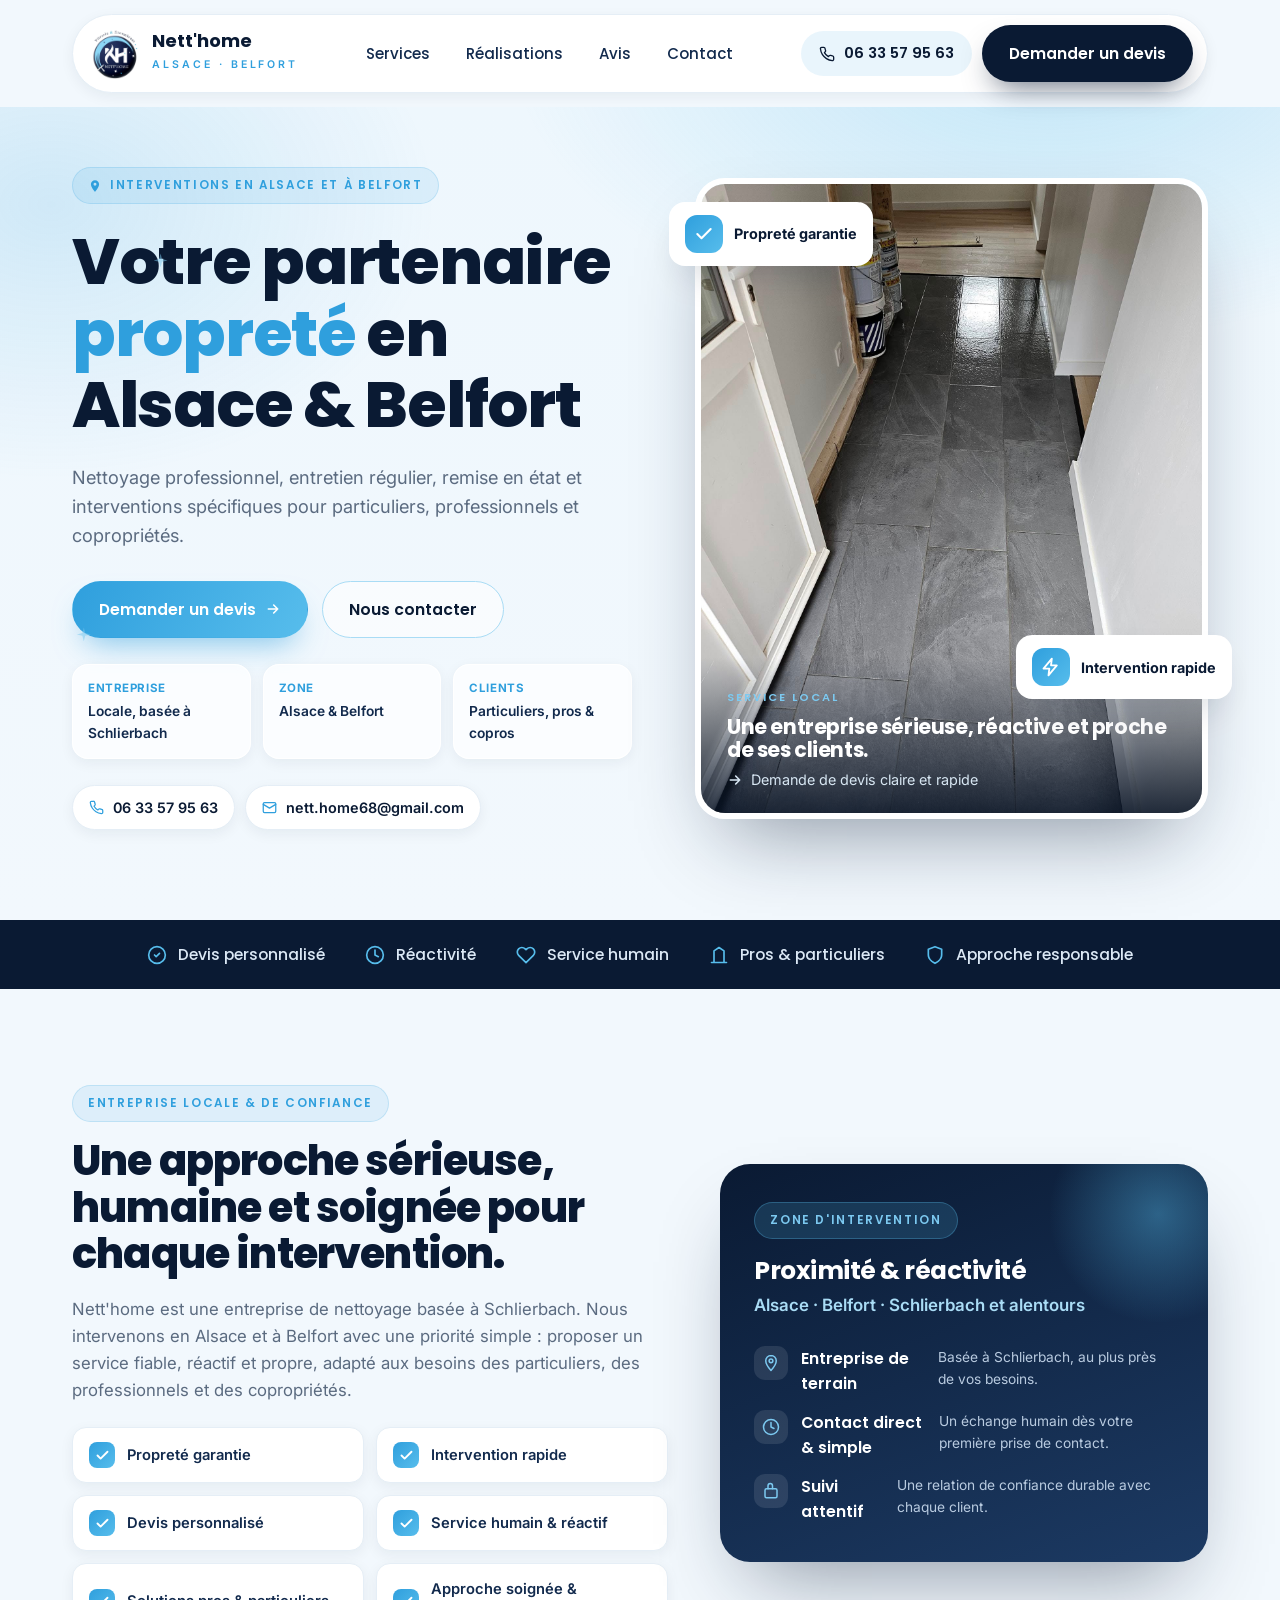
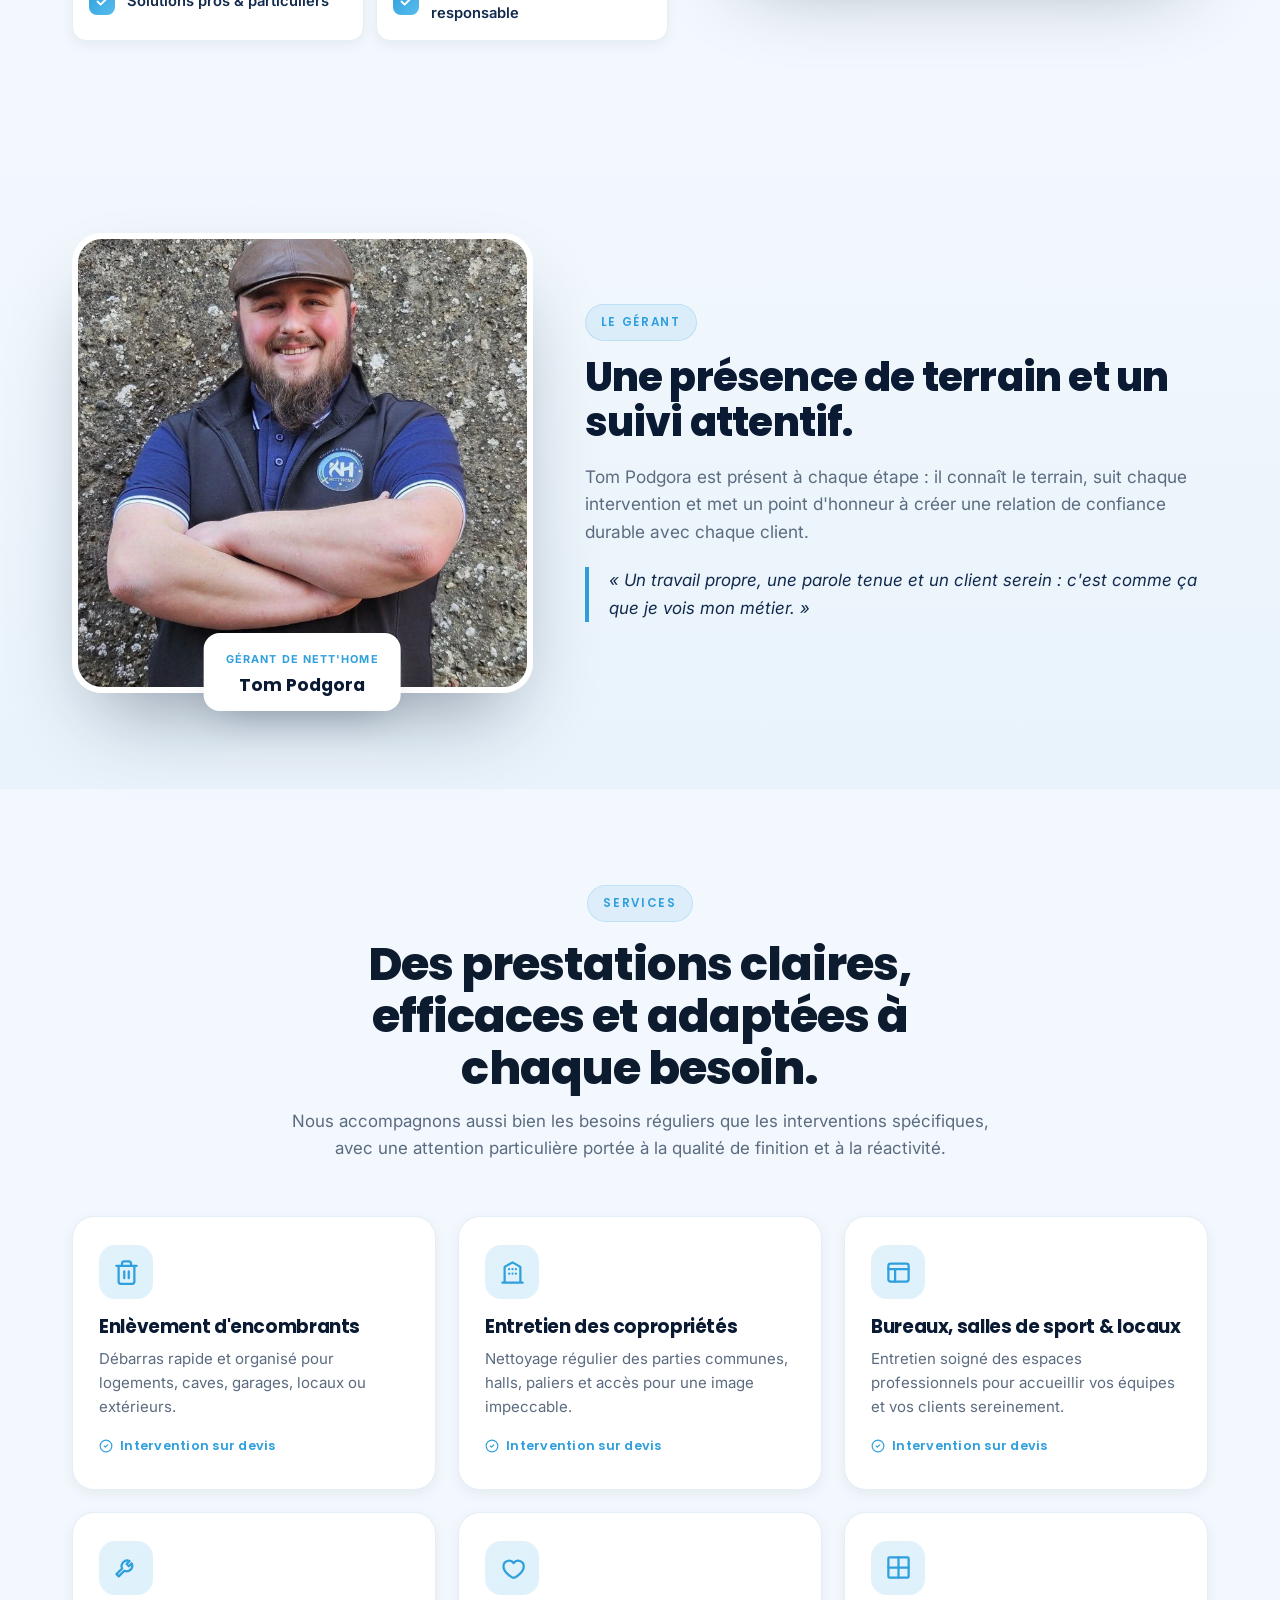
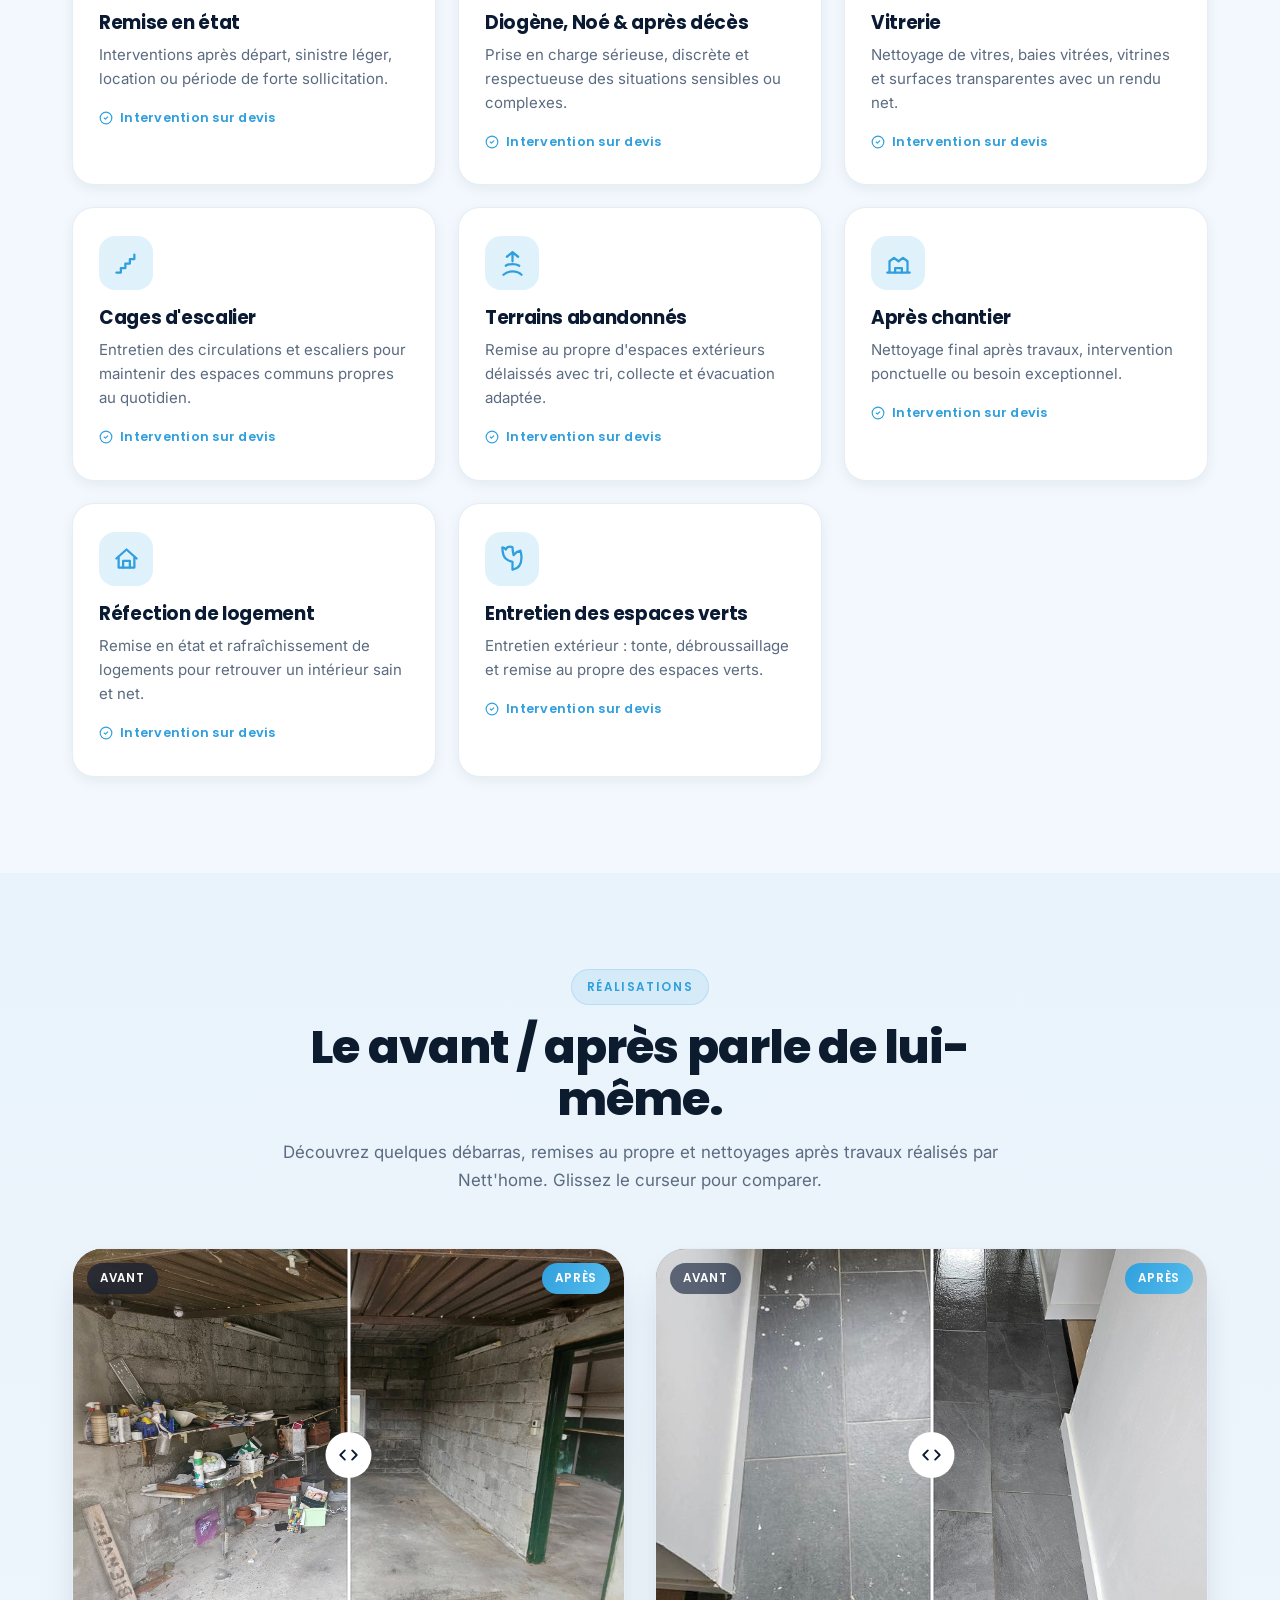
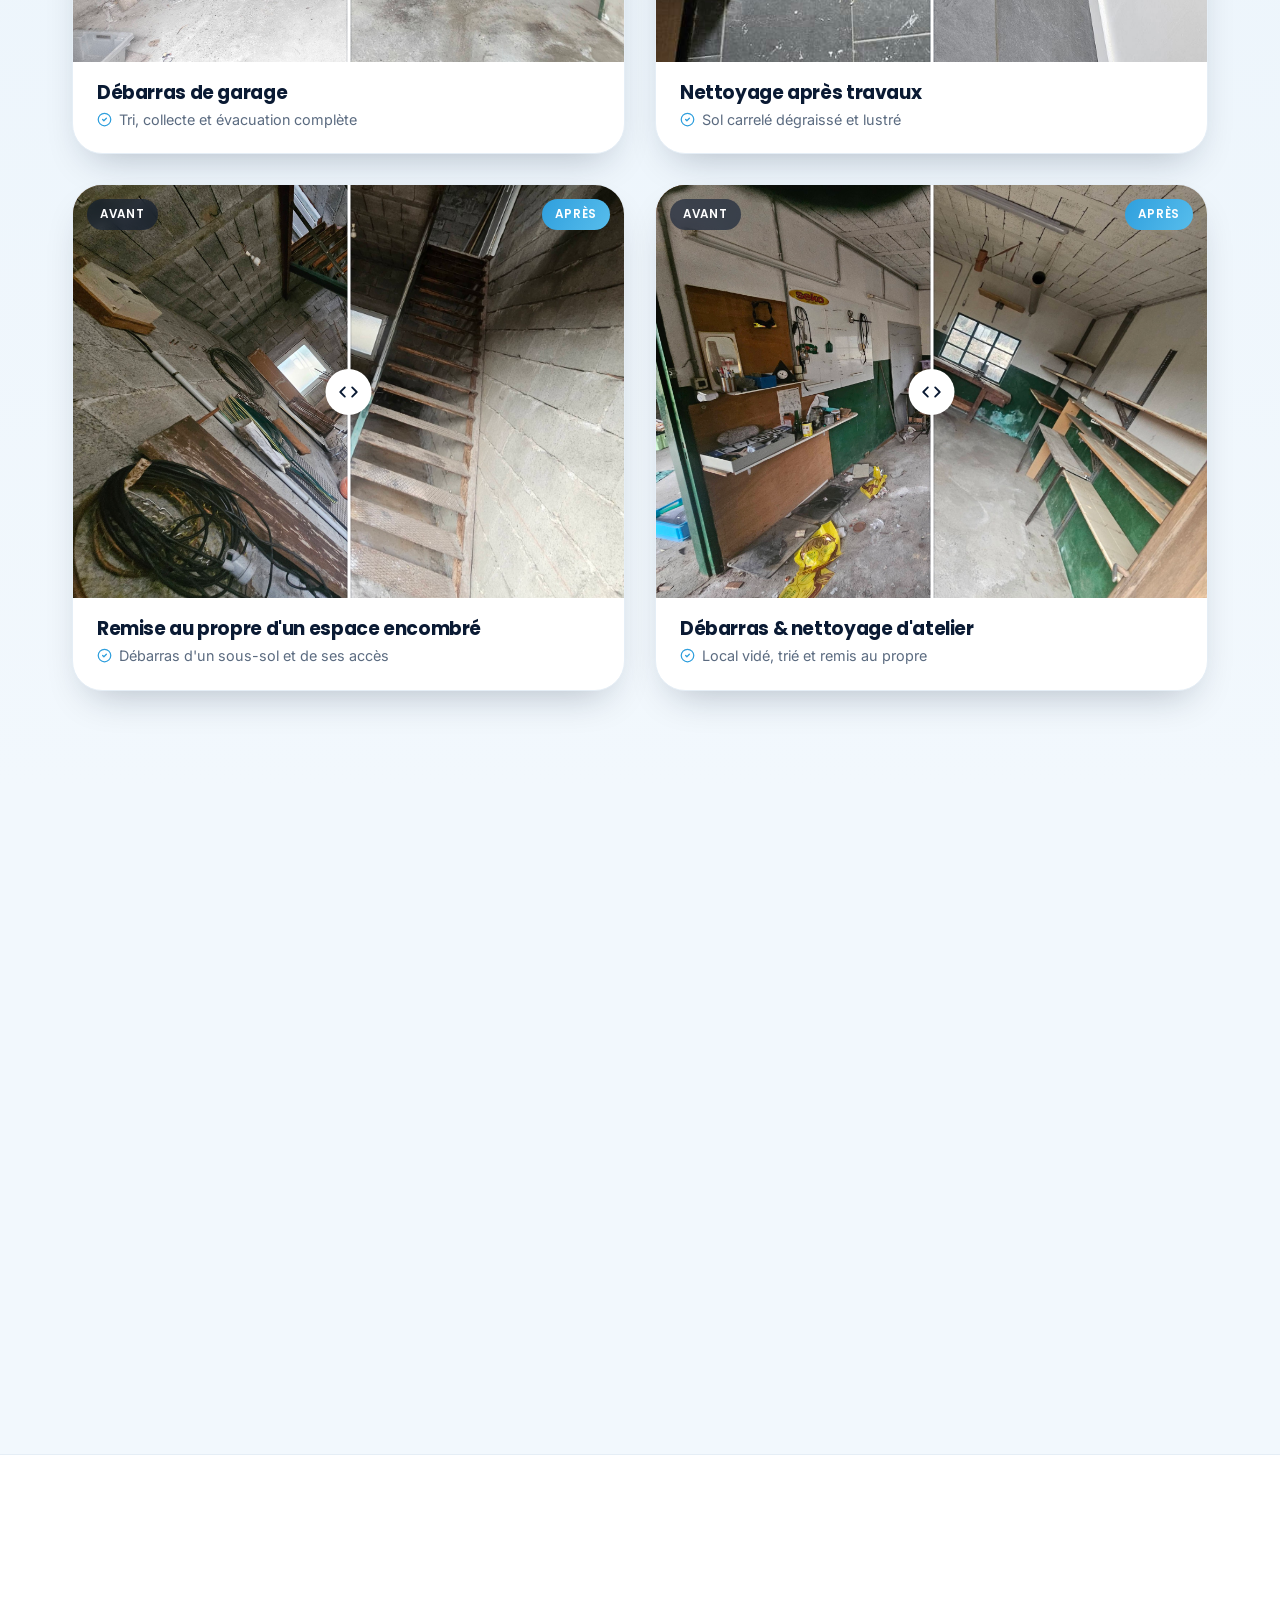
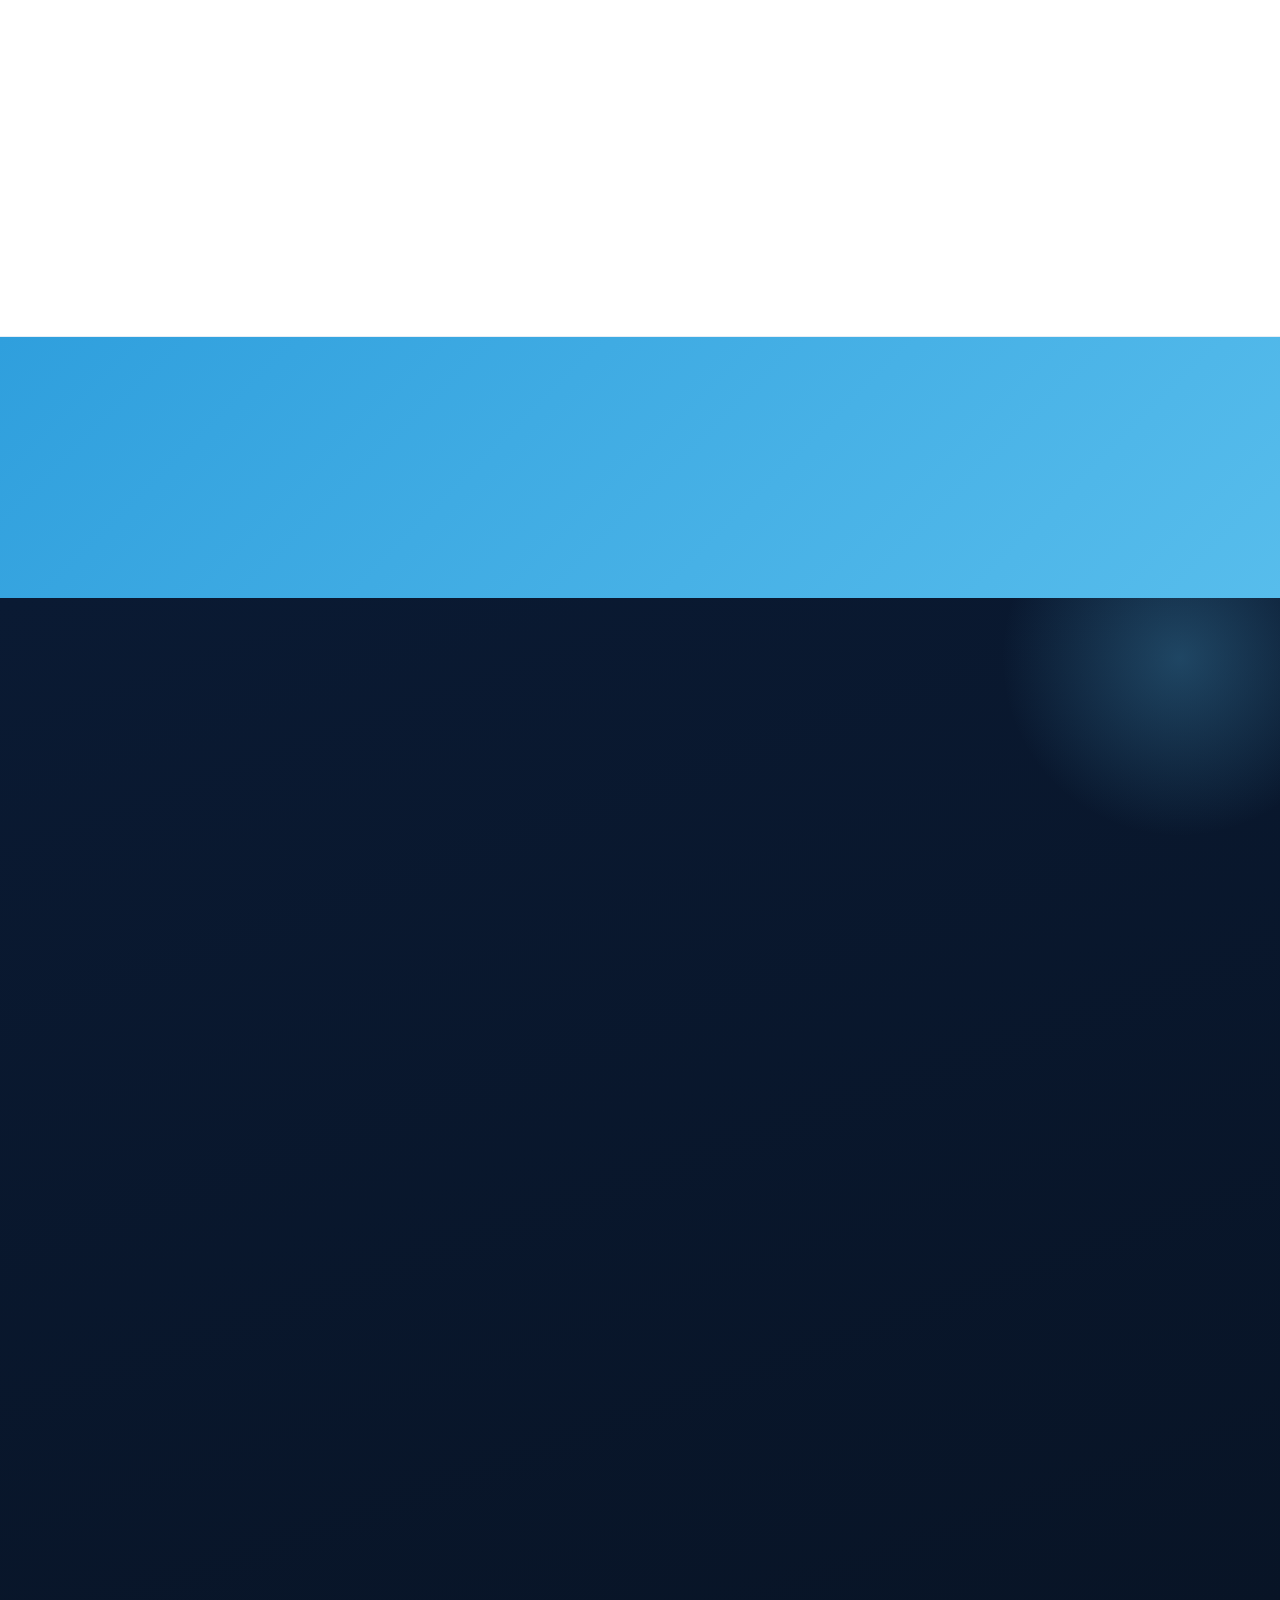
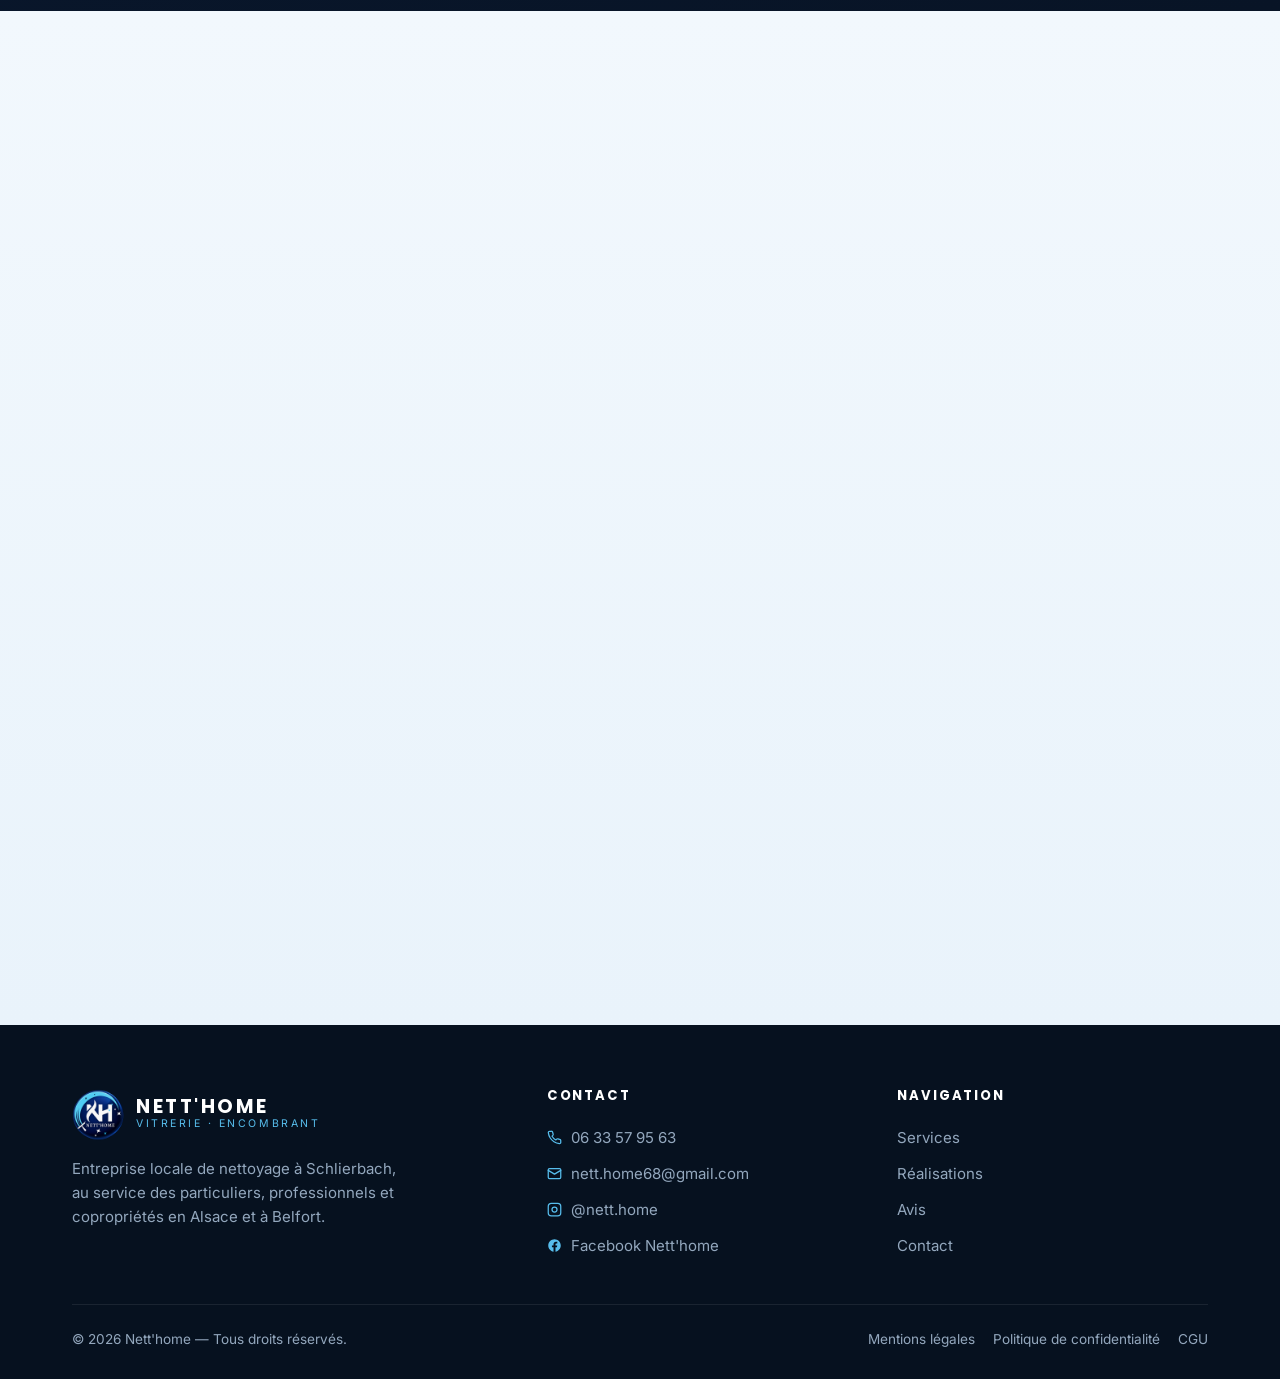
==== commit 6e66acd9: "Ajout d'une variante bande bleue fixe avec tous les logos clients sous le bandeau défilant Co-Author" ====
--- a/index.html
+++ b/index.html
@@ -340,6 +340,13 @@
 }
 @media (max-width:720px){.clients{padding:60px 0}.client{width:170px;height:96px}}
 
+/* ---------- CLIENTS BANDE BLEUE (variante fixe) ---------- */
+.clients-band{background:linear-gradient(135deg,var(--blue) 0%,var(--blue-2) 100%);padding:56px 0;color:#fff}
+.clients-band h3{font-size:1.15rem;font-weight:700;text-align:center;margin-bottom:28px;letter-spacing:.02em}
+.clients-band .band-row{display:flex;flex-wrap:wrap;justify-content:center;gap:14px}
+.clients-band .client{width:174px;height:100px;border-color:transparent;box-shadow:0 14px 30px -14px rgba(10,26,51,.45)}
+@media (max-width:720px){.clients-band{padding:44px 0}.clients-band .client{width:calc(50% - 9px);height:92px}}
+
 /* ---------- REVEAL ---------- */
 .reveal{opacity:0;transform:translateY(30px);transition:opacity .7s cubic-bezier(.2,.7,.2,1),transform .7s cubic-bezier(.2,.7,.2,1)}
 .reveal.in{opacity:1;transform:none}
@@ -561,6 +568,13 @@
     </div>
   </div>
   <div class="marquee reveal" aria-label="Logos de nos clients"><div class="marquee-track" id="clientTrack"></div></div>
+</section>
+
+<section class="clients-band" id="clients-band">
+  <div class="container">
+    <h3 class="reveal">Ils nous font confiance</h3>
+    <div class="band-row reveal" id="clientBand"></div>
+  </div>
 </section>
 
 <!-- ============ CONTACT ============ -->
@@ -758,6 +772,7 @@
 };
 // Chaque groupe répète la liste pour dépasser la largeur d'écran ; le 2e groupe est un clone pour la boucle sans coupure.
 const clientGroup = hidden => `<div class="marquee-group"${hidden?' aria-hidden="true"':''}>${[0,1].map(k=>clients.map(c=>clientTile(c,hidden||k)).join('')).join('')}</div>`;
+document.getElementById('clientBand').innerHTML = clients.map(c=>clientTile(c,false)).join('');
 document.getElementById('clientTrack').innerHTML = clientGroup(false)+clientGroup(true);
 
 /* ---------- BEFORE / AFTER SLIDER ---------- */
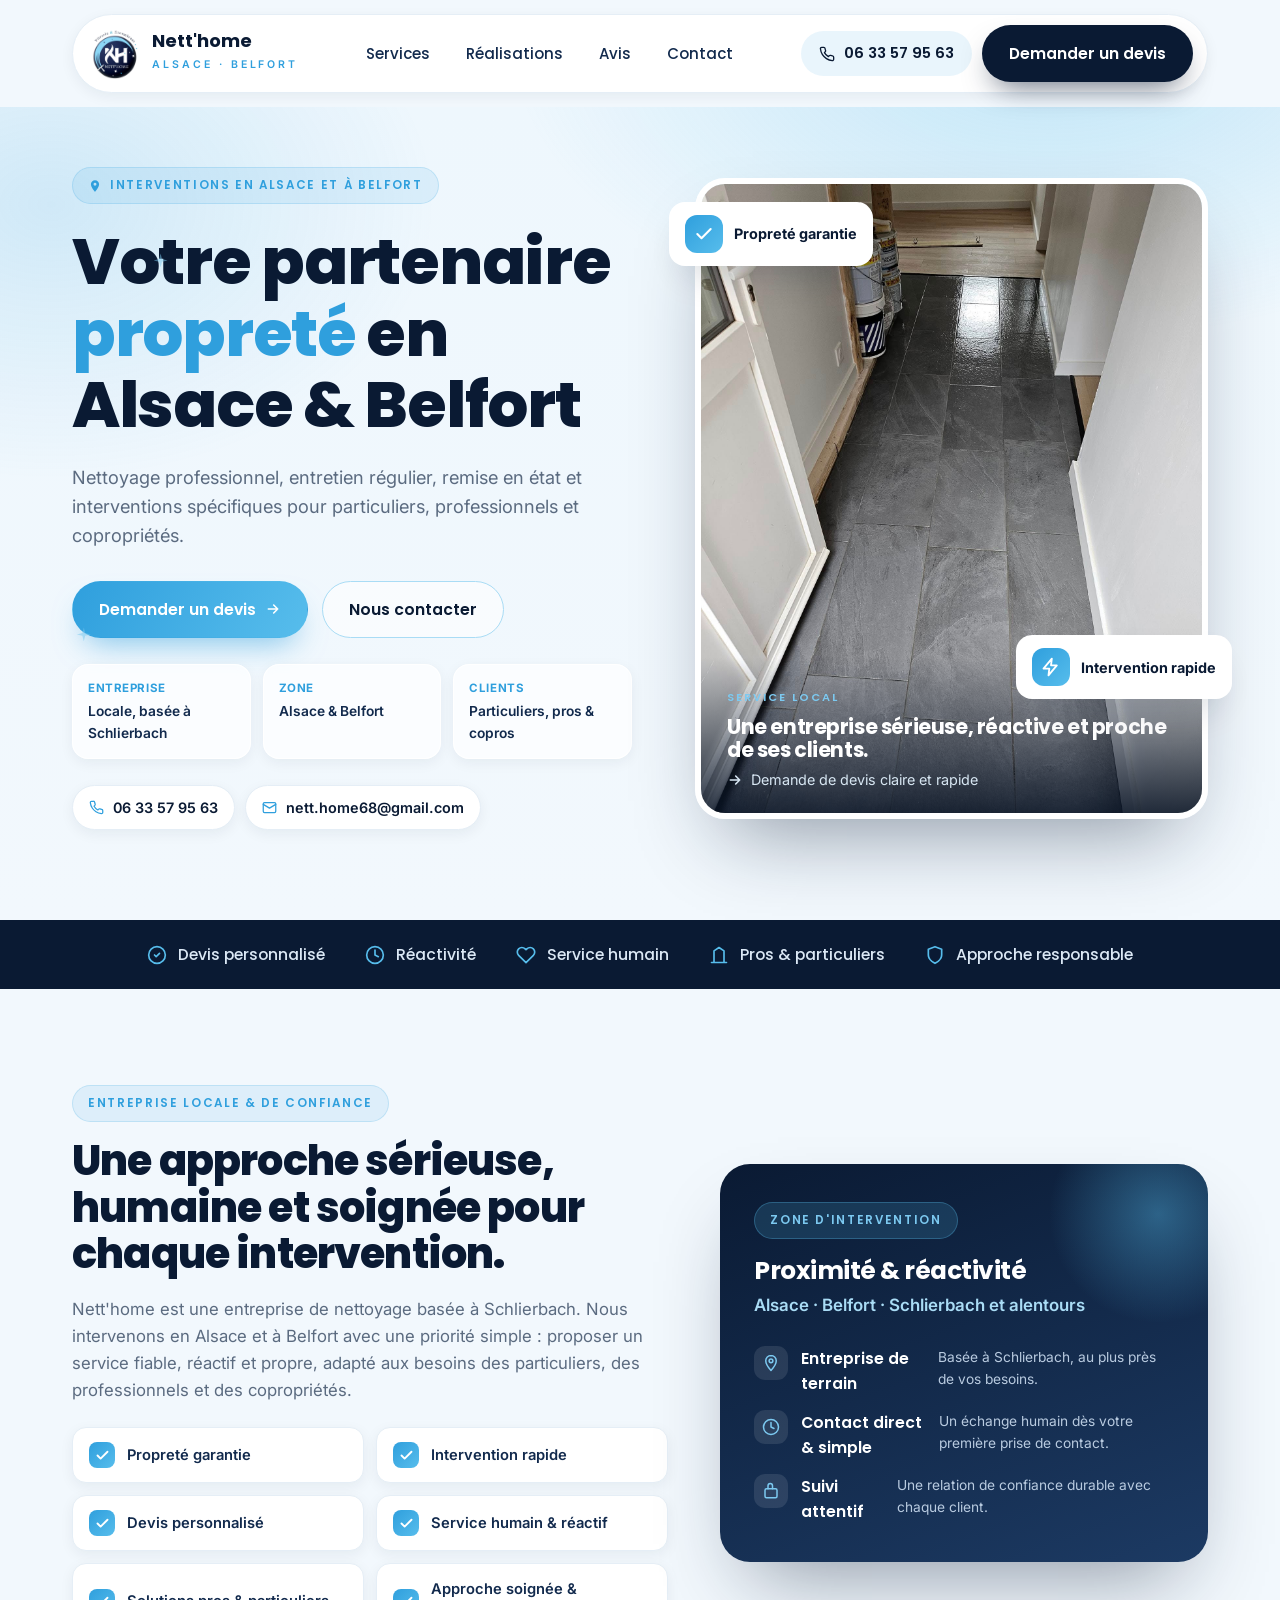
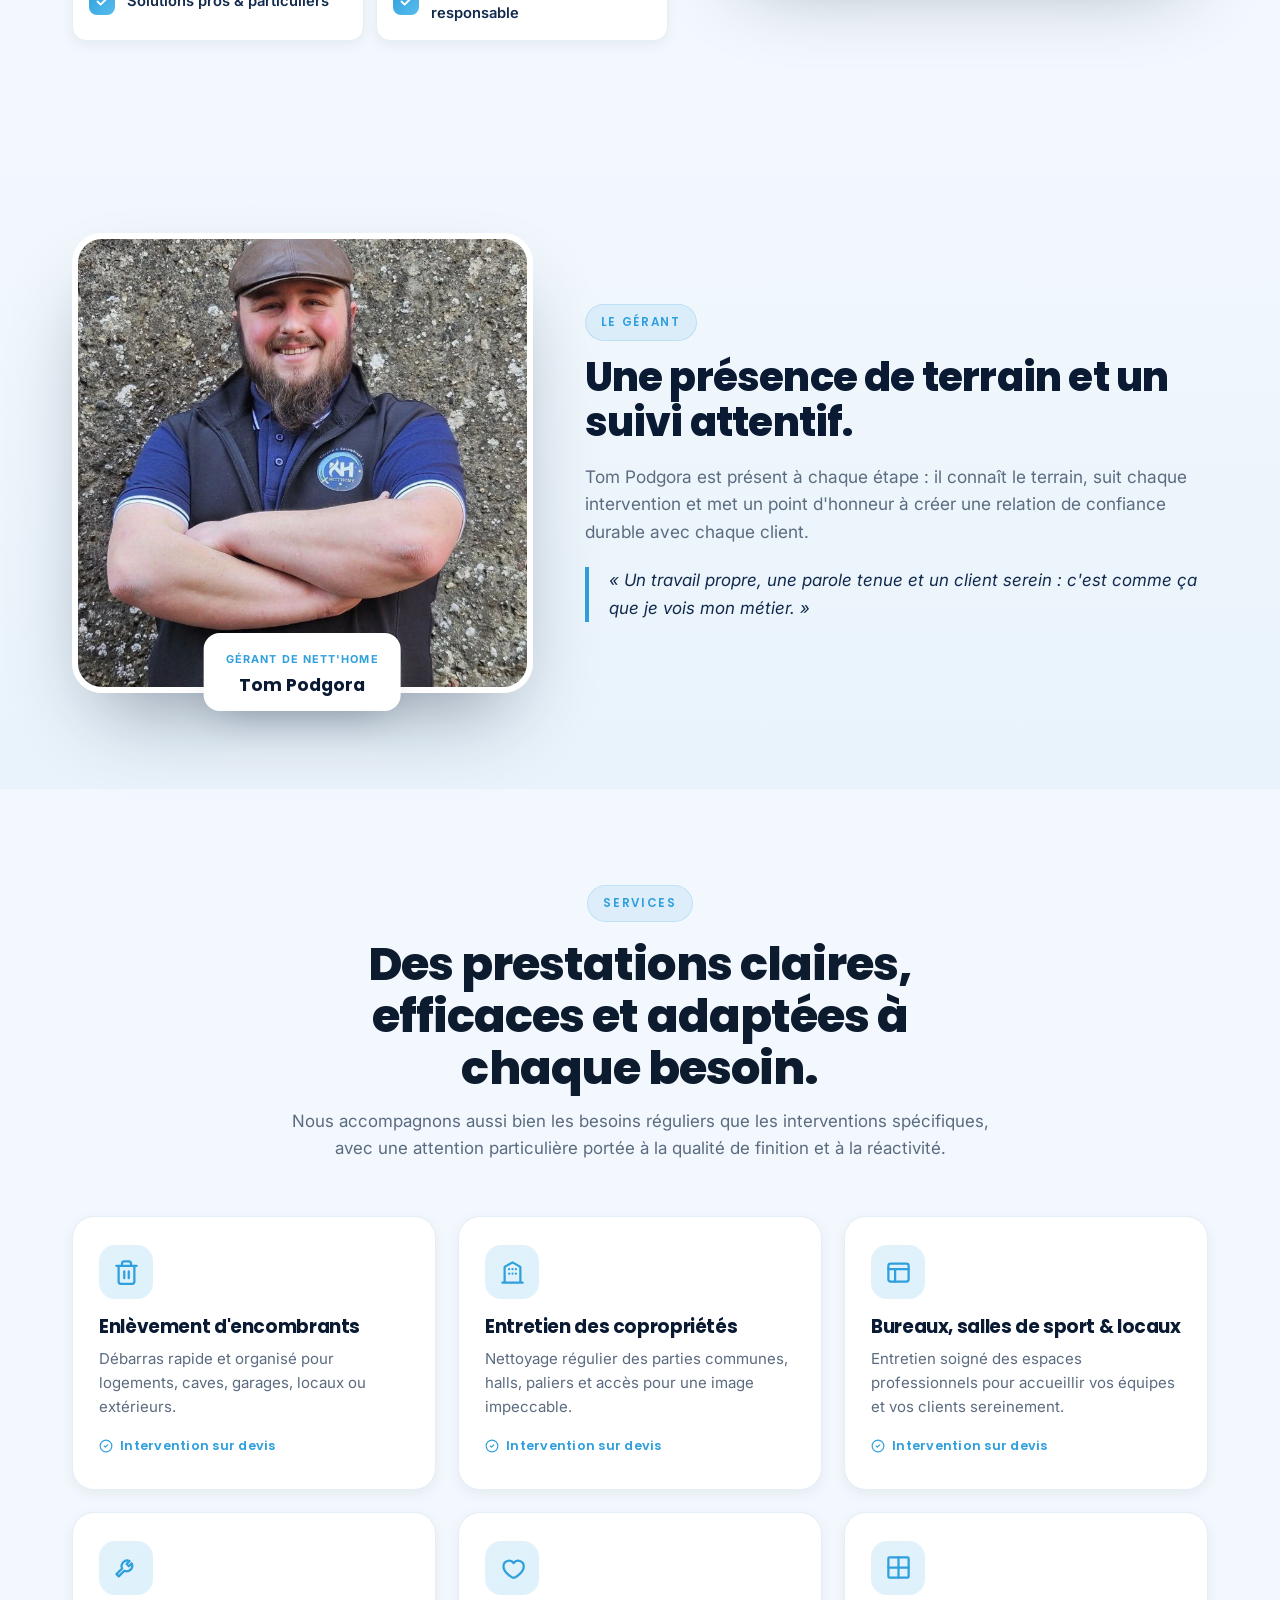
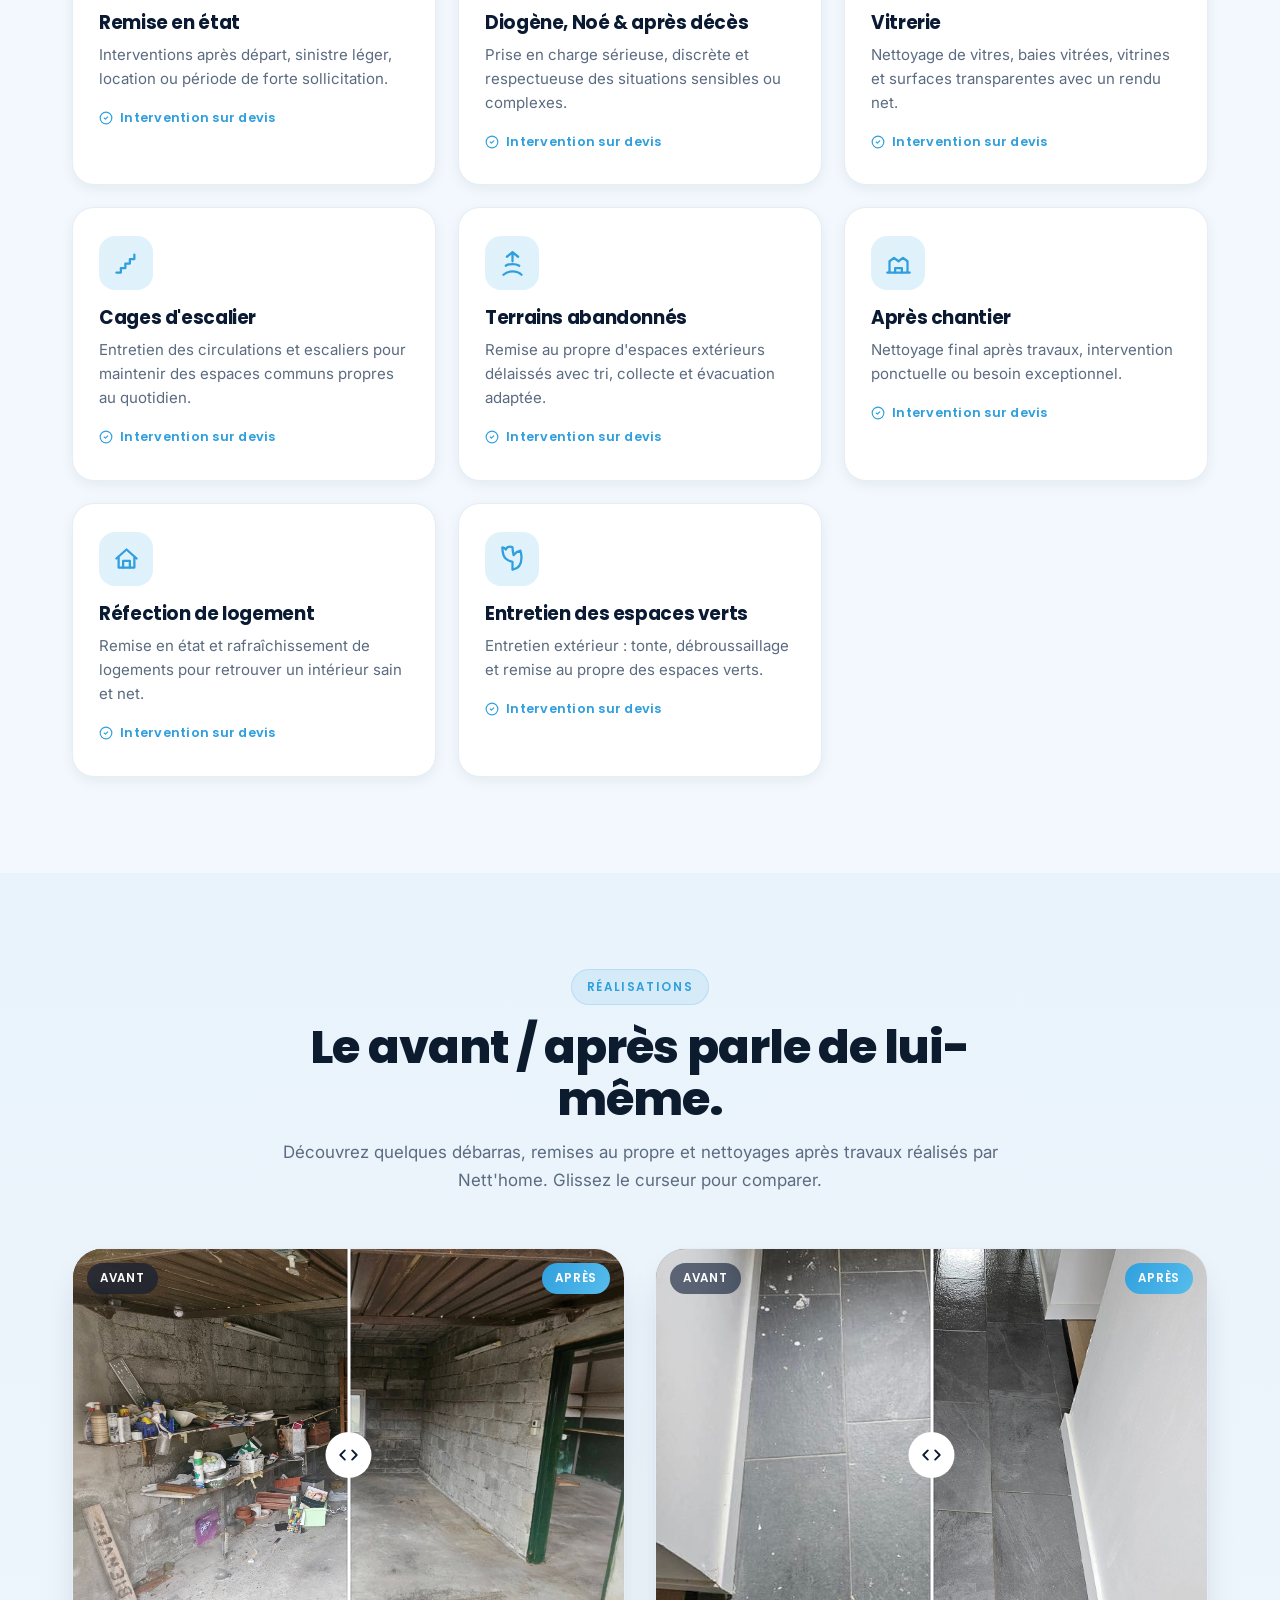
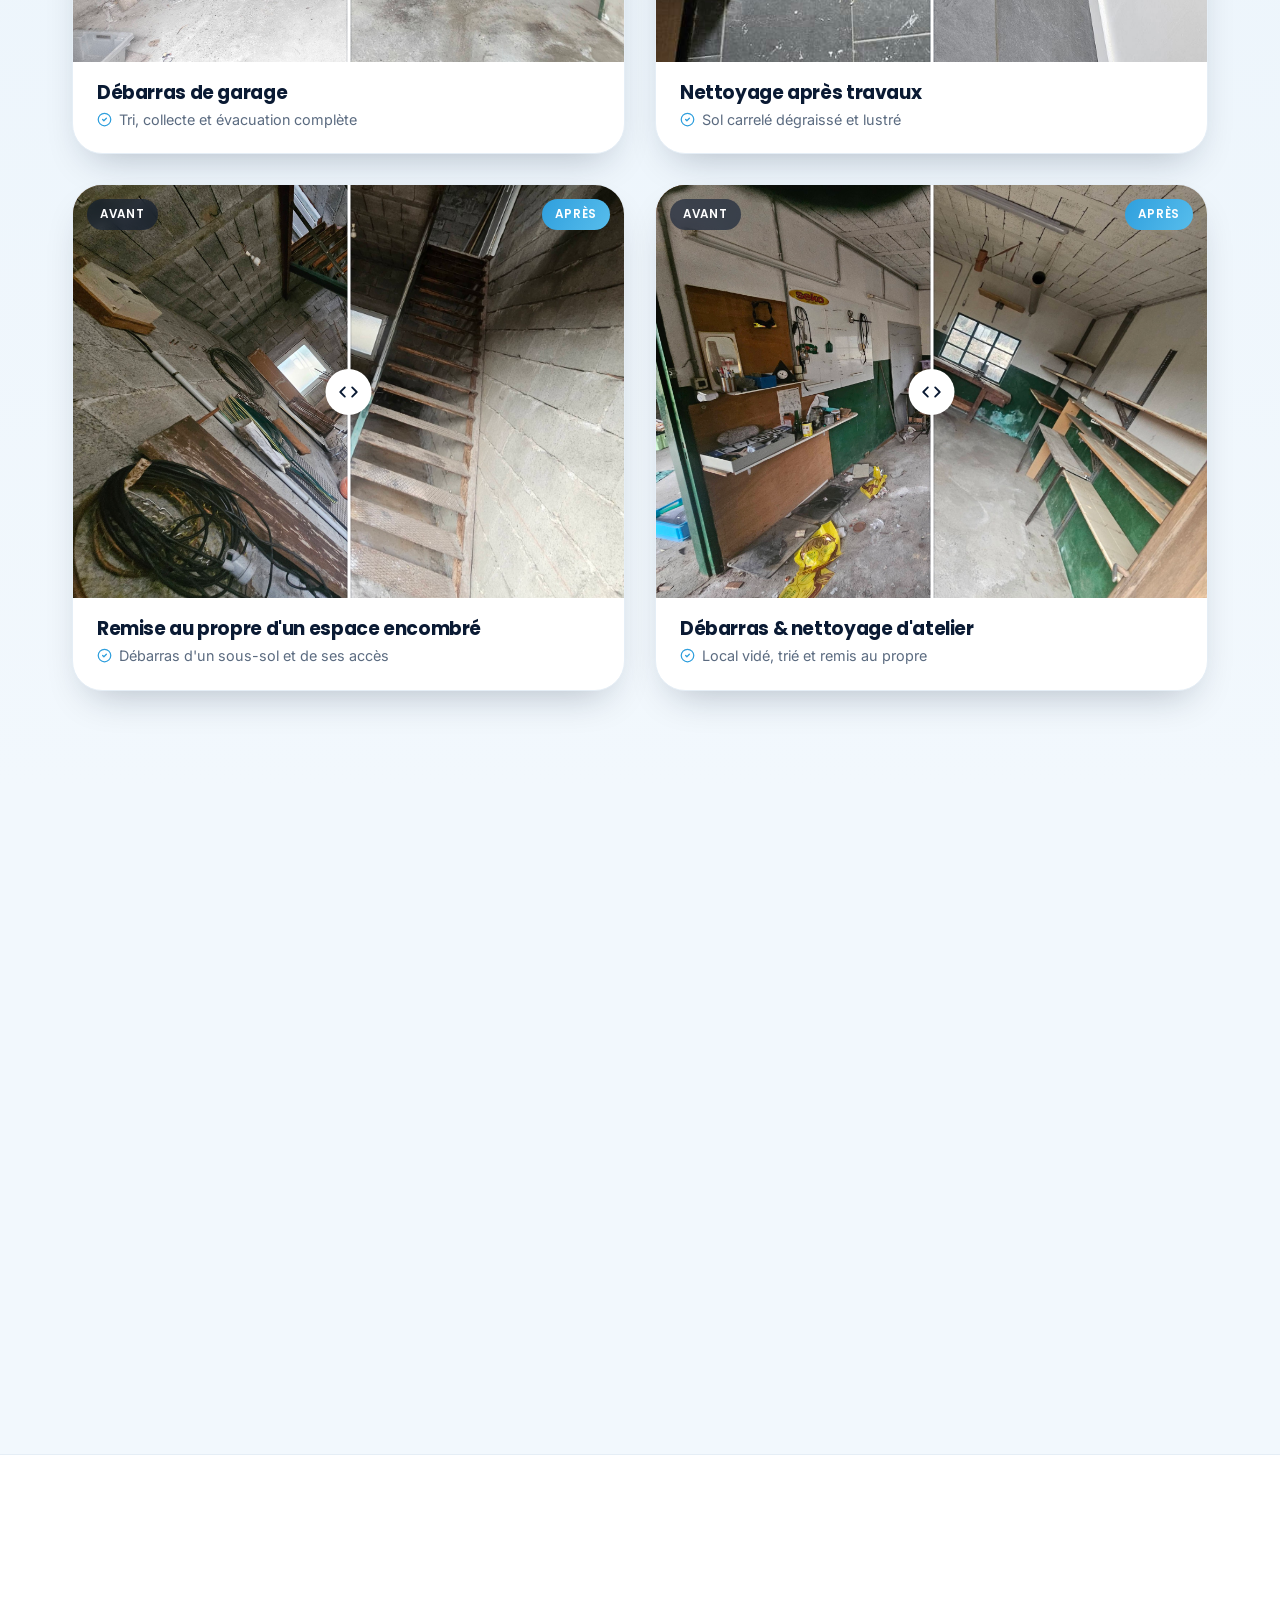
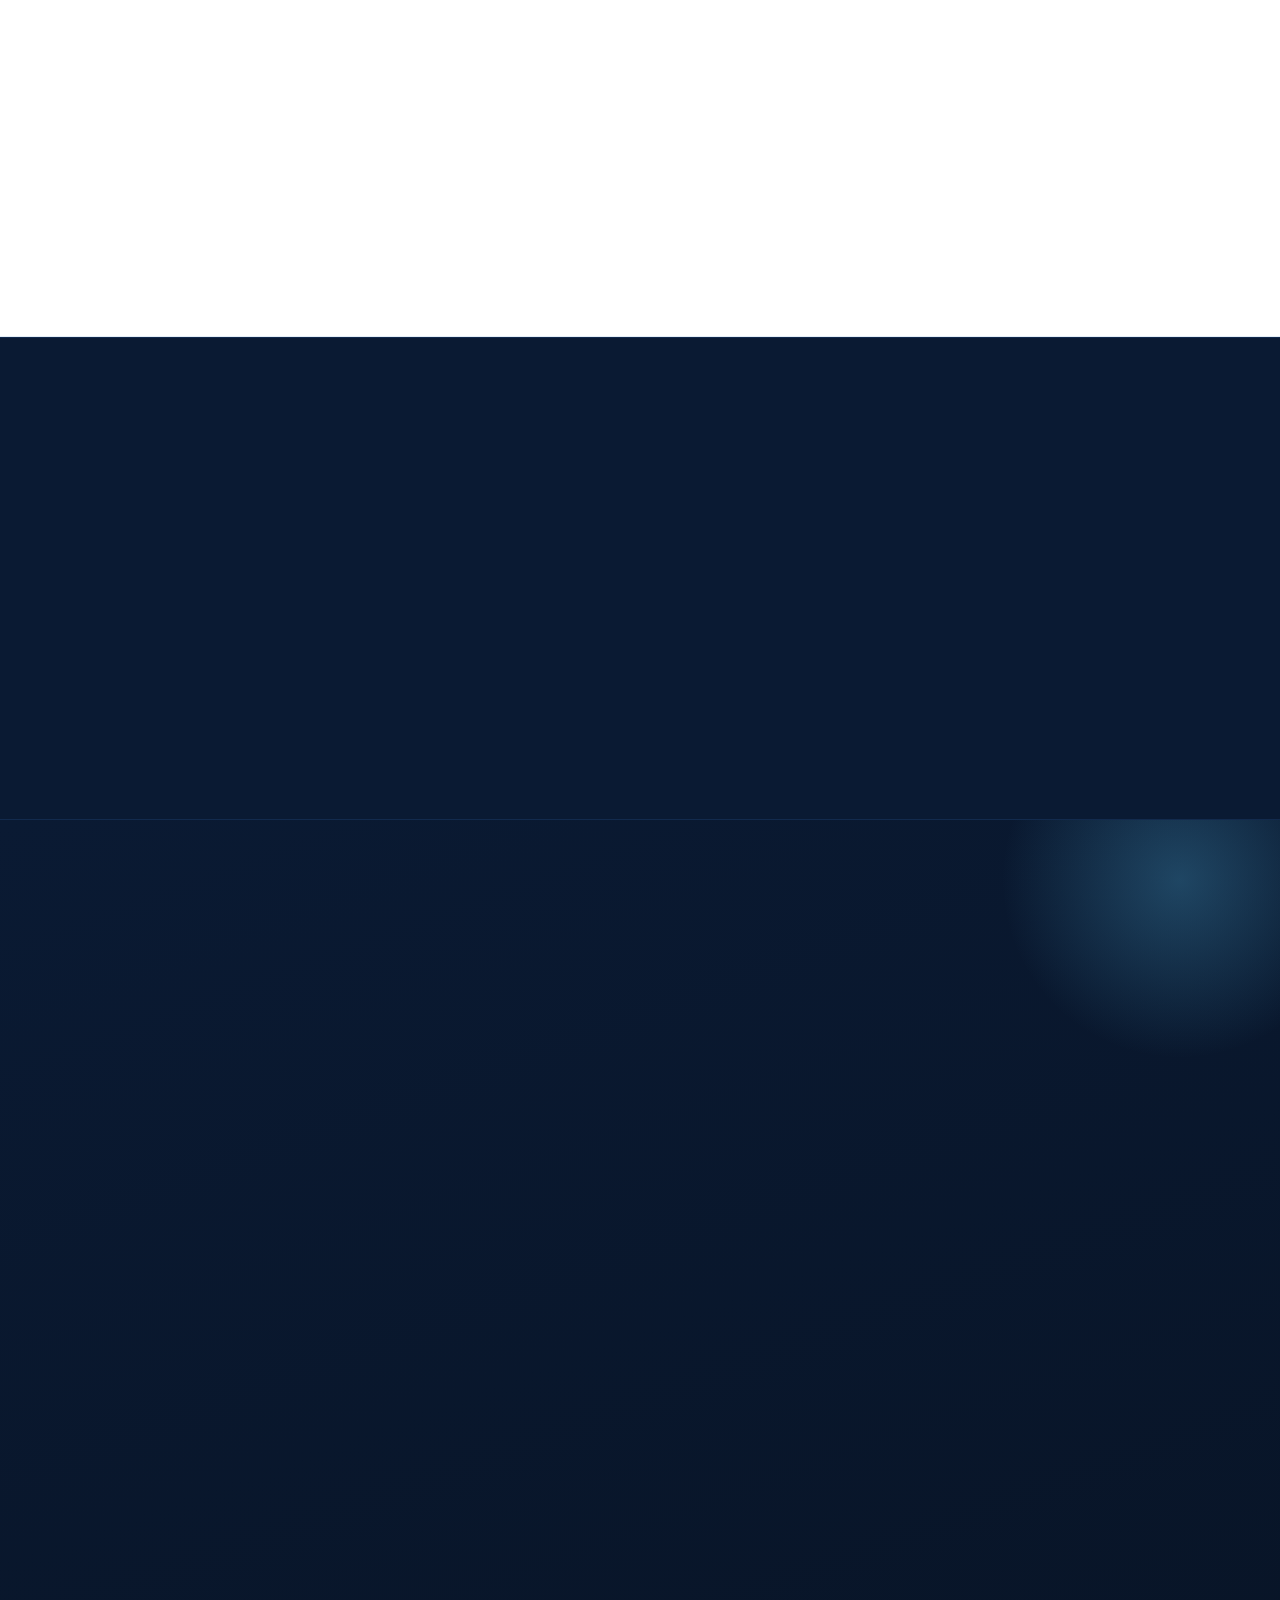
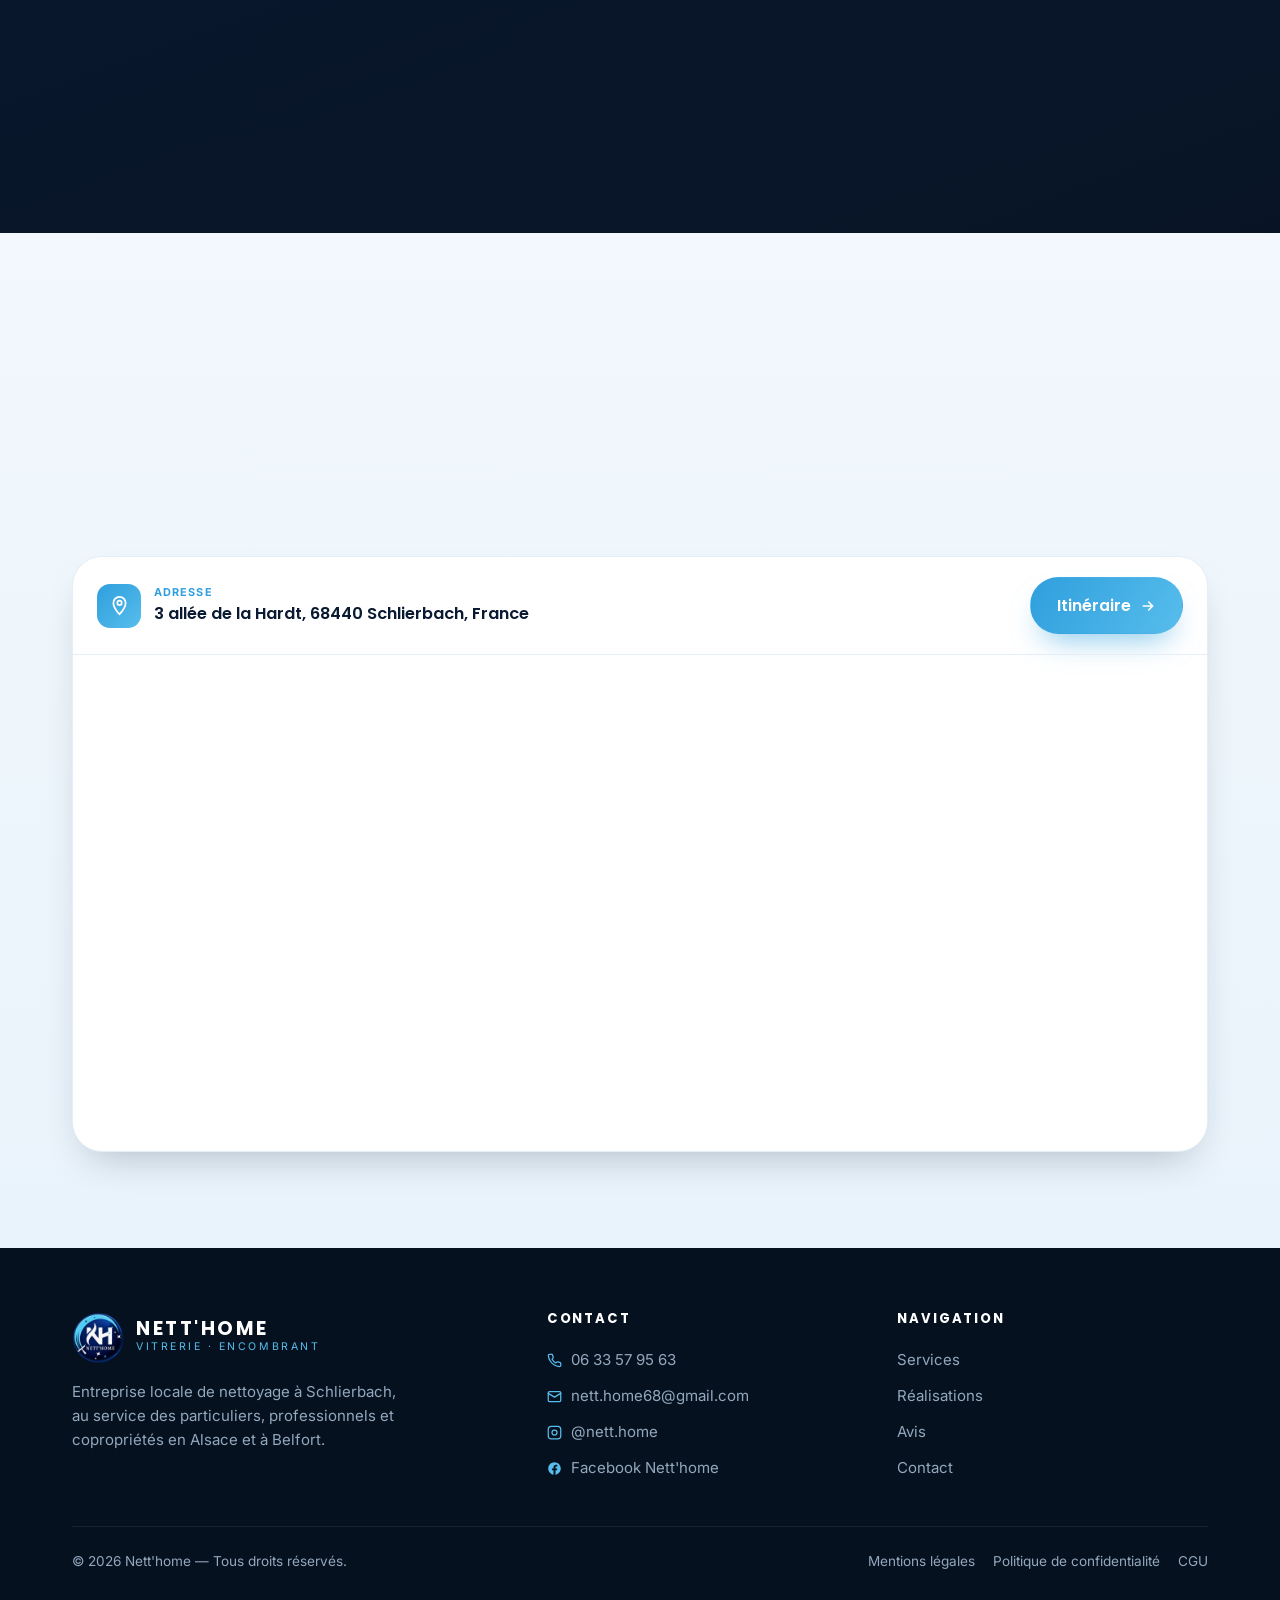
==== commit cea2313d: "Clients : deux bandeaux défilants identiques (fond blanc / fond bleu marine), tuiles uniformes Logo " ====
--- a/index.html
+++ b/index.html
@@ -323,12 +323,16 @@
 /* ---------- CLIENTS MARQUEE ---------- */
 .clients{background:#fff;padding:78px 0;border-block:1px solid var(--line);overflow:hidden}
 .clients .section-head{margin-bottom:40px}
+.clients.navy{background:var(--navy);border-color:var(--navy-2)}
+.clients.navy .section-head h2{color:#fff}
+.clients.navy .section-head p{color:#c3d4e6}
+.clients.navy .eyebrow{background:rgba(87,189,236,.16);color:var(--blue-glow);border-color:rgba(87,189,236,.3)}
+.clients.navy .client{border-color:transparent}
 .marquee{position:relative;-webkit-mask-image:linear-gradient(90deg,transparent,#000 8%,#000 92%,transparent);mask-image:linear-gradient(90deg,transparent,#000 8%,#000 92%,transparent)}
 .marquee-track{display:flex;width:max-content;animation:marquee 38s linear infinite}
 .marquee:hover .marquee-track,.marquee:focus-within .marquee-track{animation-play-state:paused}
 .marquee-group{display:flex;gap:22px;padding-right:22px}
 .client{flex:0 0 auto;width:210px;height:112px;display:flex;align-items:center;justify-content:center;padding:16px 22px;background:#fff;border:1px solid var(--line);border-radius:var(--radius);box-shadow:var(--shadow-sm);transition:transform .3s,box-shadow .3s,border-color .3s}
-.client.dark{background:var(--navy)}
 .client img{max-width:100%;max-height:100%;width:auto;height:auto;object-fit:contain}
 a.client:hover,a.client:focus-visible{transform:translateY(-4px);box-shadow:var(--shadow);border-color:var(--blue-soft)}
 @keyframes marquee{to{transform:translateX(-50%)}}
@@ -340,12 +344,6 @@
 }
 @media (max-width:720px){.clients{padding:60px 0}.client{width:170px;height:96px}}
 
-/* ---------- CLIENTS BANDE BLEUE (variante fixe) ---------- */
-.clients-band{background:linear-gradient(135deg,var(--blue) 0%,var(--blue-2) 100%);padding:56px 0;color:#fff}
-.clients-band h3{font-size:1.15rem;font-weight:700;text-align:center;margin-bottom:28px;letter-spacing:.02em}
-.clients-band .band-row{display:flex;flex-wrap:wrap;justify-content:center;gap:14px}
-.clients-band .client{width:174px;height:100px;border-color:transparent;box-shadow:0 14px 30px -14px rgba(10,26,51,.45)}
-@media (max-width:720px){.clients-band{padding:44px 0}.clients-band .client{width:calc(50% - 9px);height:92px}}
 
 /* ---------- REVEAL ---------- */
 .reveal{opacity:0;transform:translateY(30px);transition:opacity .7s cubic-bezier(.2,.7,.2,1),transform .7s cubic-bezier(.2,.7,.2,1)}
@@ -570,11 +568,15 @@
   <div class="marquee reveal" aria-label="Logos de nos clients"><div class="marquee-track" id="clientTrack"></div></div>
 </section>
 
-<section class="clients-band" id="clients-band">
-  <div class="container">
-    <h3 class="reveal">Ils nous font confiance</h3>
-    <div class="band-row reveal" id="clientBand"></div>
-  </div>
+<section class="clients navy" id="clients-2">
+  <div class="container">
+    <div class="section-head reveal">
+      <span class="eyebrow">Références</span>
+      <h2>Ils nous font confiance.</h2>
+      <p>Des professionnels de l'immobilier, du sport et de la rénovation nous confient l'entretien de leurs locaux.</p>
+    </div>
+  </div>
+  <div class="marquee reveal" aria-label="Logos de nos clients"><div class="marquee-track" id="clientTrack2"></div></div>
 </section>
 
 <!-- ============ CONTACT ============ -->
@@ -729,7 +731,7 @@
   {n:"Immobilière de la Hardt",img:"assets/clients/immobiliere-de-la-hardt.png",url:"https://www.immo-hardt.com/"},
   {n:"Altura Immobilier",img:"assets/clients/altura-immobilier.png",url:"https://www.alturaimmobilier.fr/"},
   {n:"EG-PRO",img:"assets/clients/eg-pro.png"},
-  {n:"Node Flow & Solutions",img:"assets/clients/node-flow.png",dark:true}
+  {n:"Node Flow & Solutions",img:"assets/clients/node-flow.png"}
 ];
 
 /* ---------- RENDER ---------- */
@@ -765,15 +767,14 @@
 
 const clientTile = (c,hidden) => {
   const img = `<img src="${c.img}" alt="${hidden?'':c.n}" loading="lazy" decoding="async">`;
-  const cls = 'client'+(c.dark?' dark':'');
+  const cls = 'client';
   return c.url
     ? `<a class="${cls}" href="${c.url}" target="_blank" rel="noopener" ${hidden?'tabindex="-1" aria-hidden="true"':`aria-label="${c.n} (nouvel onglet)"`}>${img}</a>`
     : `<div class="${cls}" ${hidden?'aria-hidden="true"':''}>${img}</div>`;
 };
 // Chaque groupe répète la liste pour dépasser la largeur d'écran ; le 2e groupe est un clone pour la boucle sans coupure.
 const clientGroup = hidden => `<div class="marquee-group"${hidden?' aria-hidden="true"':''}>${[0,1].map(k=>clients.map(c=>clientTile(c,hidden||k)).join('')).join('')}</div>`;
-document.getElementById('clientBand').innerHTML = clients.map(c=>clientTile(c,false)).join('');
-document.getElementById('clientTrack').innerHTML = clientGroup(false)+clientGroup(true);
+['clientTrack','clientTrack2'].forEach(id=>{ document.getElementById(id).innerHTML = clientGroup(false)+clientGroup(true); });
 
 /* ---------- BEFORE / AFTER SLIDER ---------- */
 document.querySelectorAll('[data-ba]').forEach(ba=>{
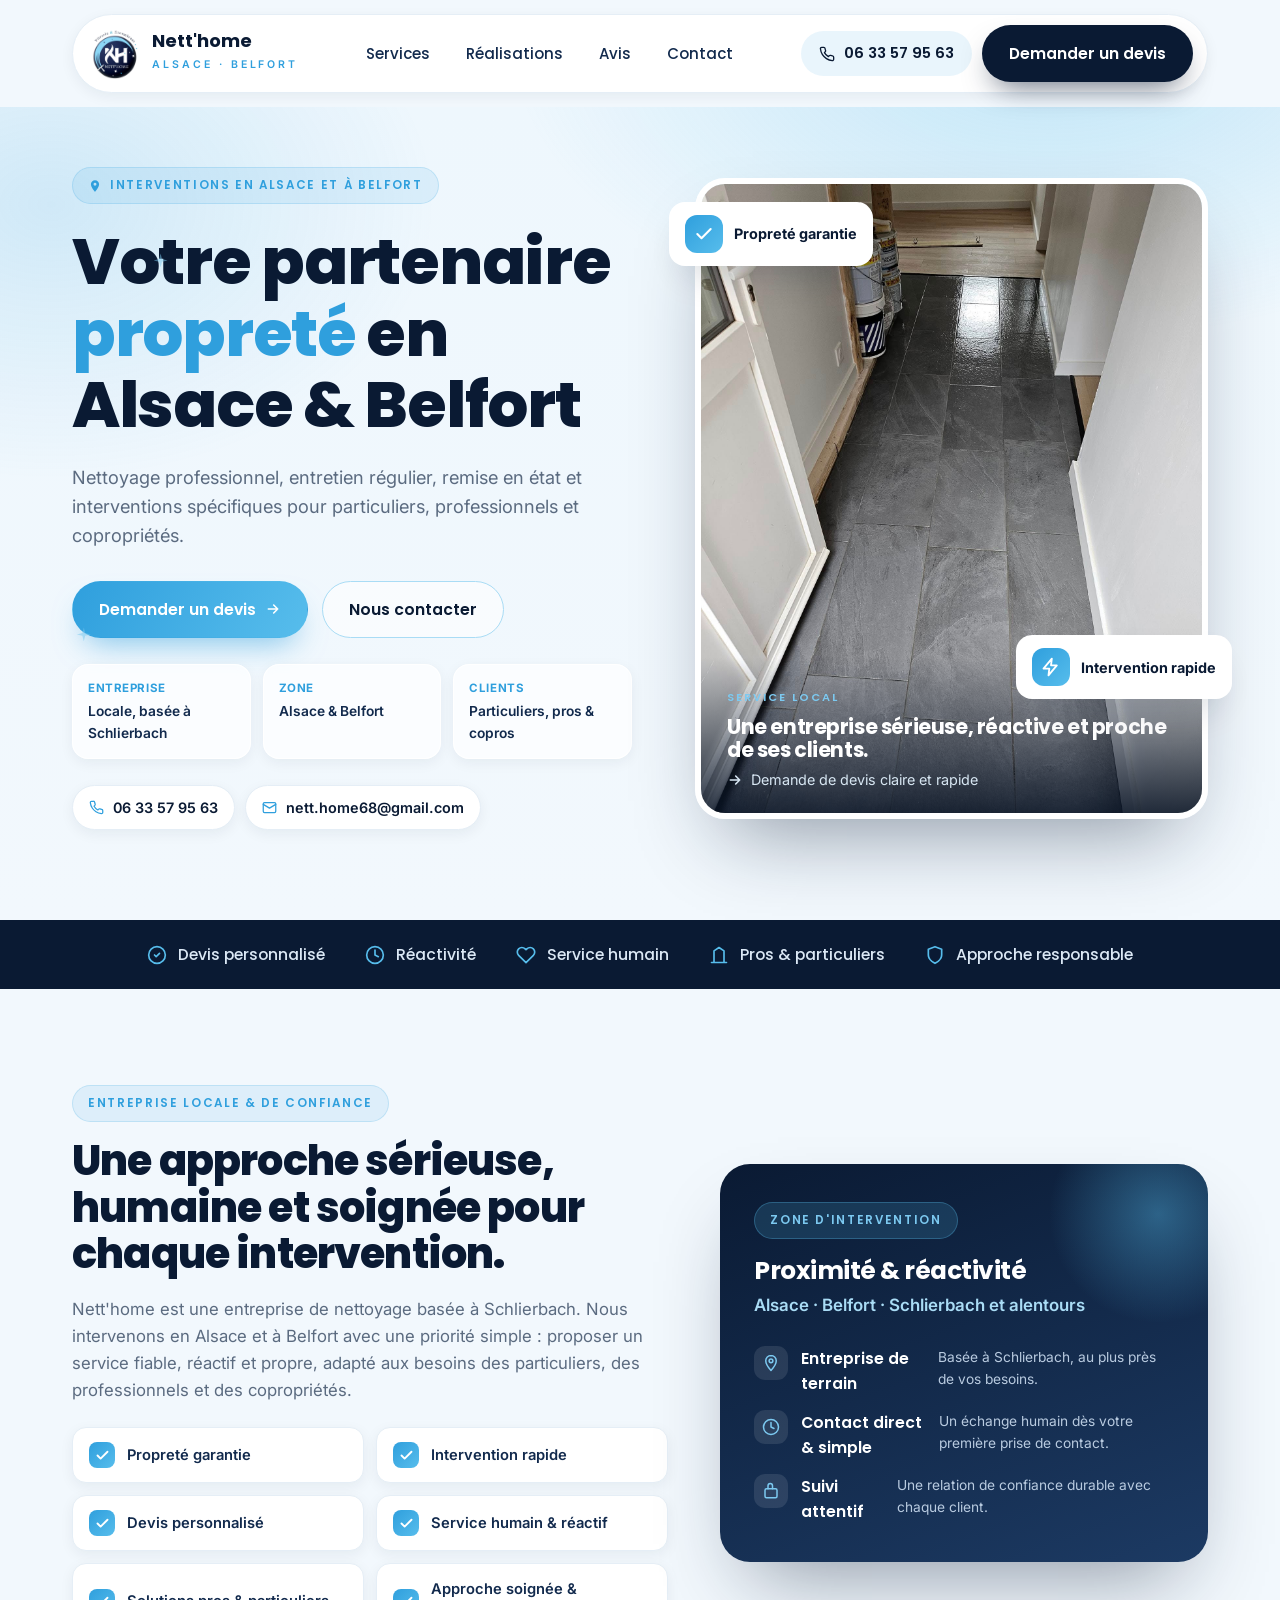
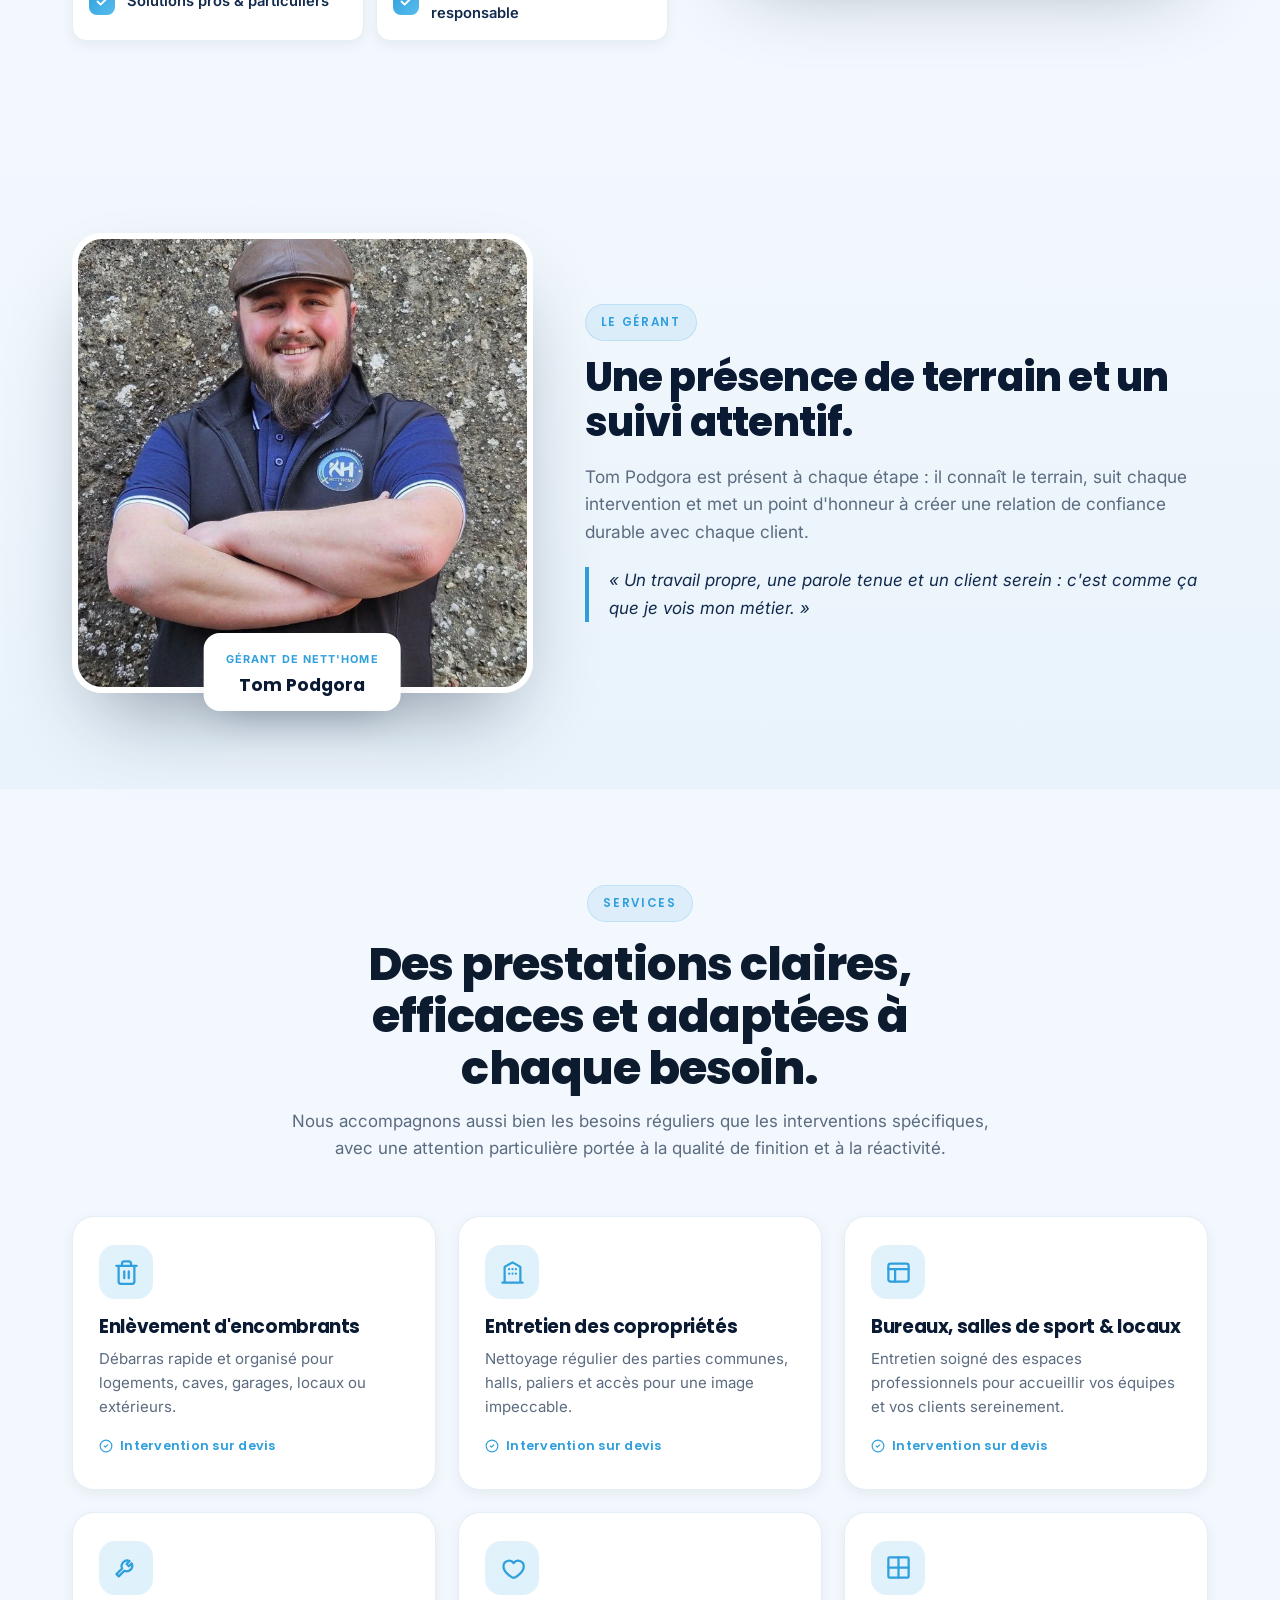
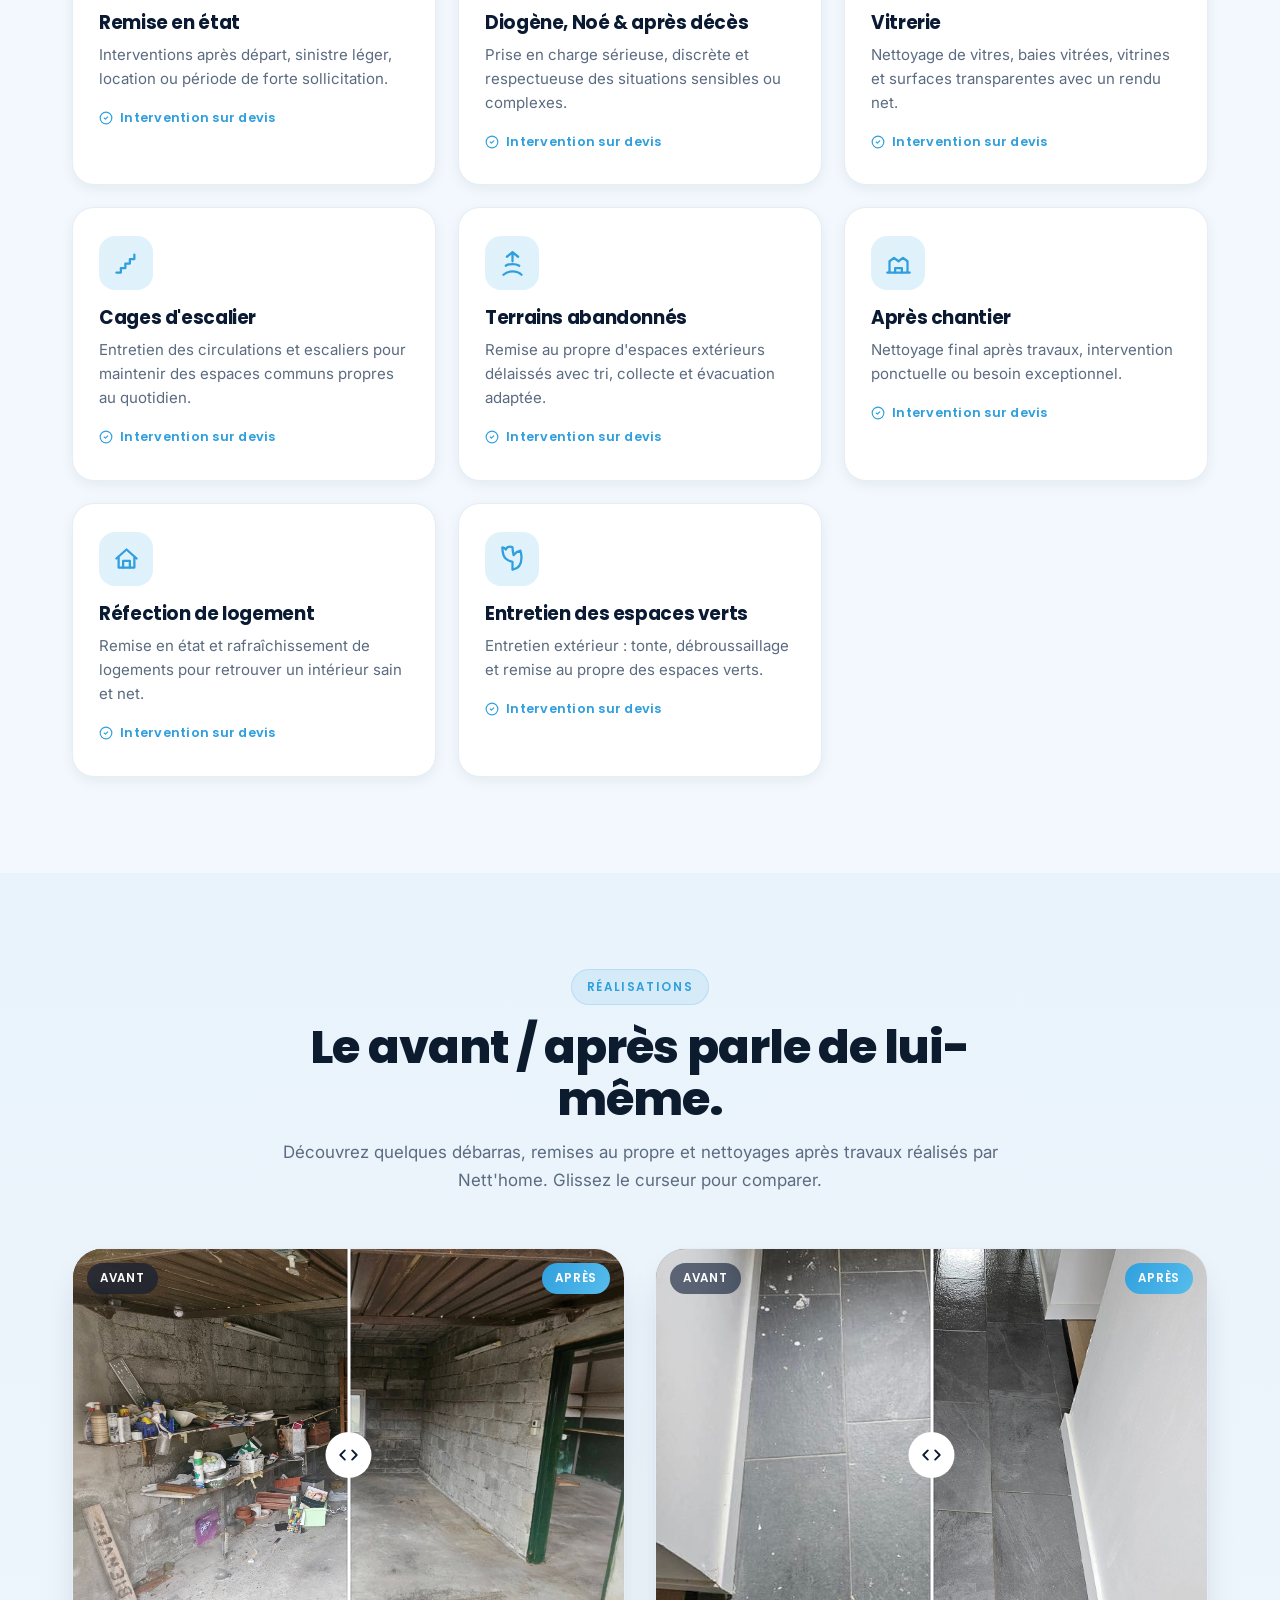
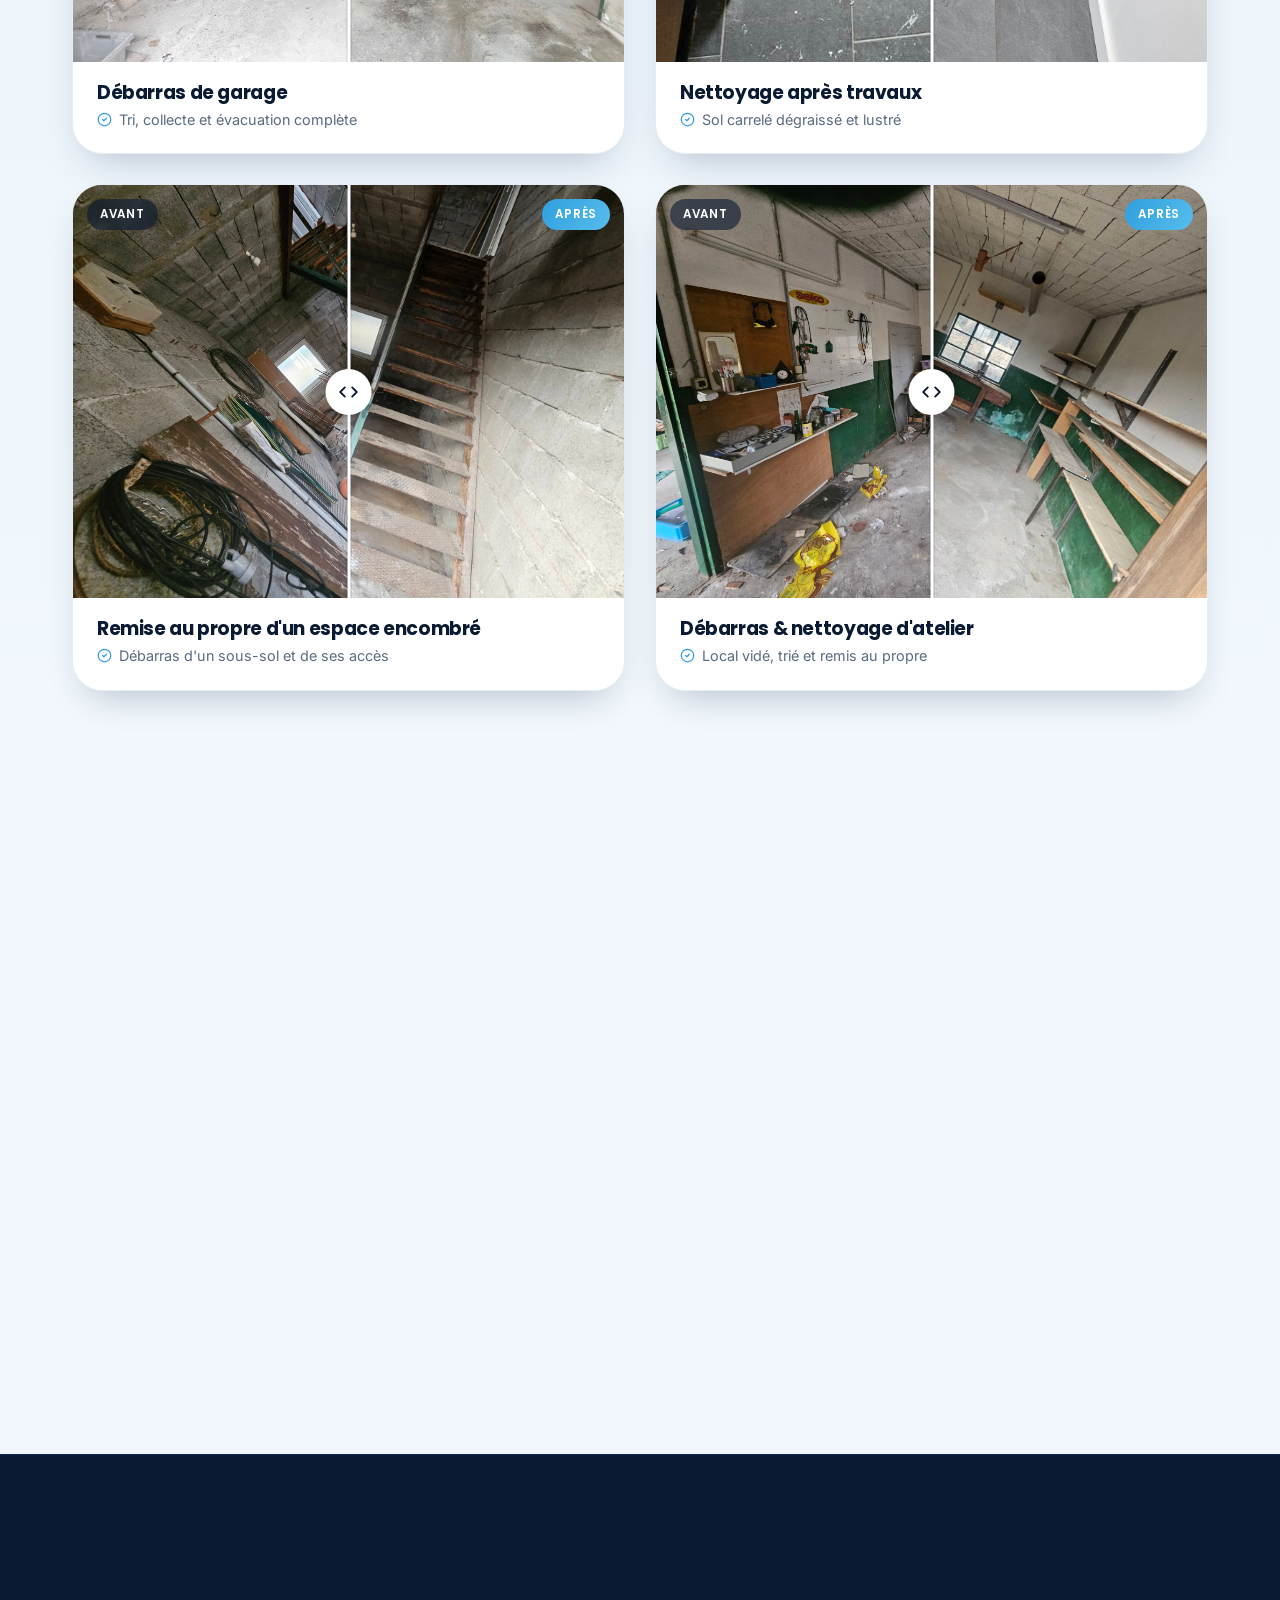
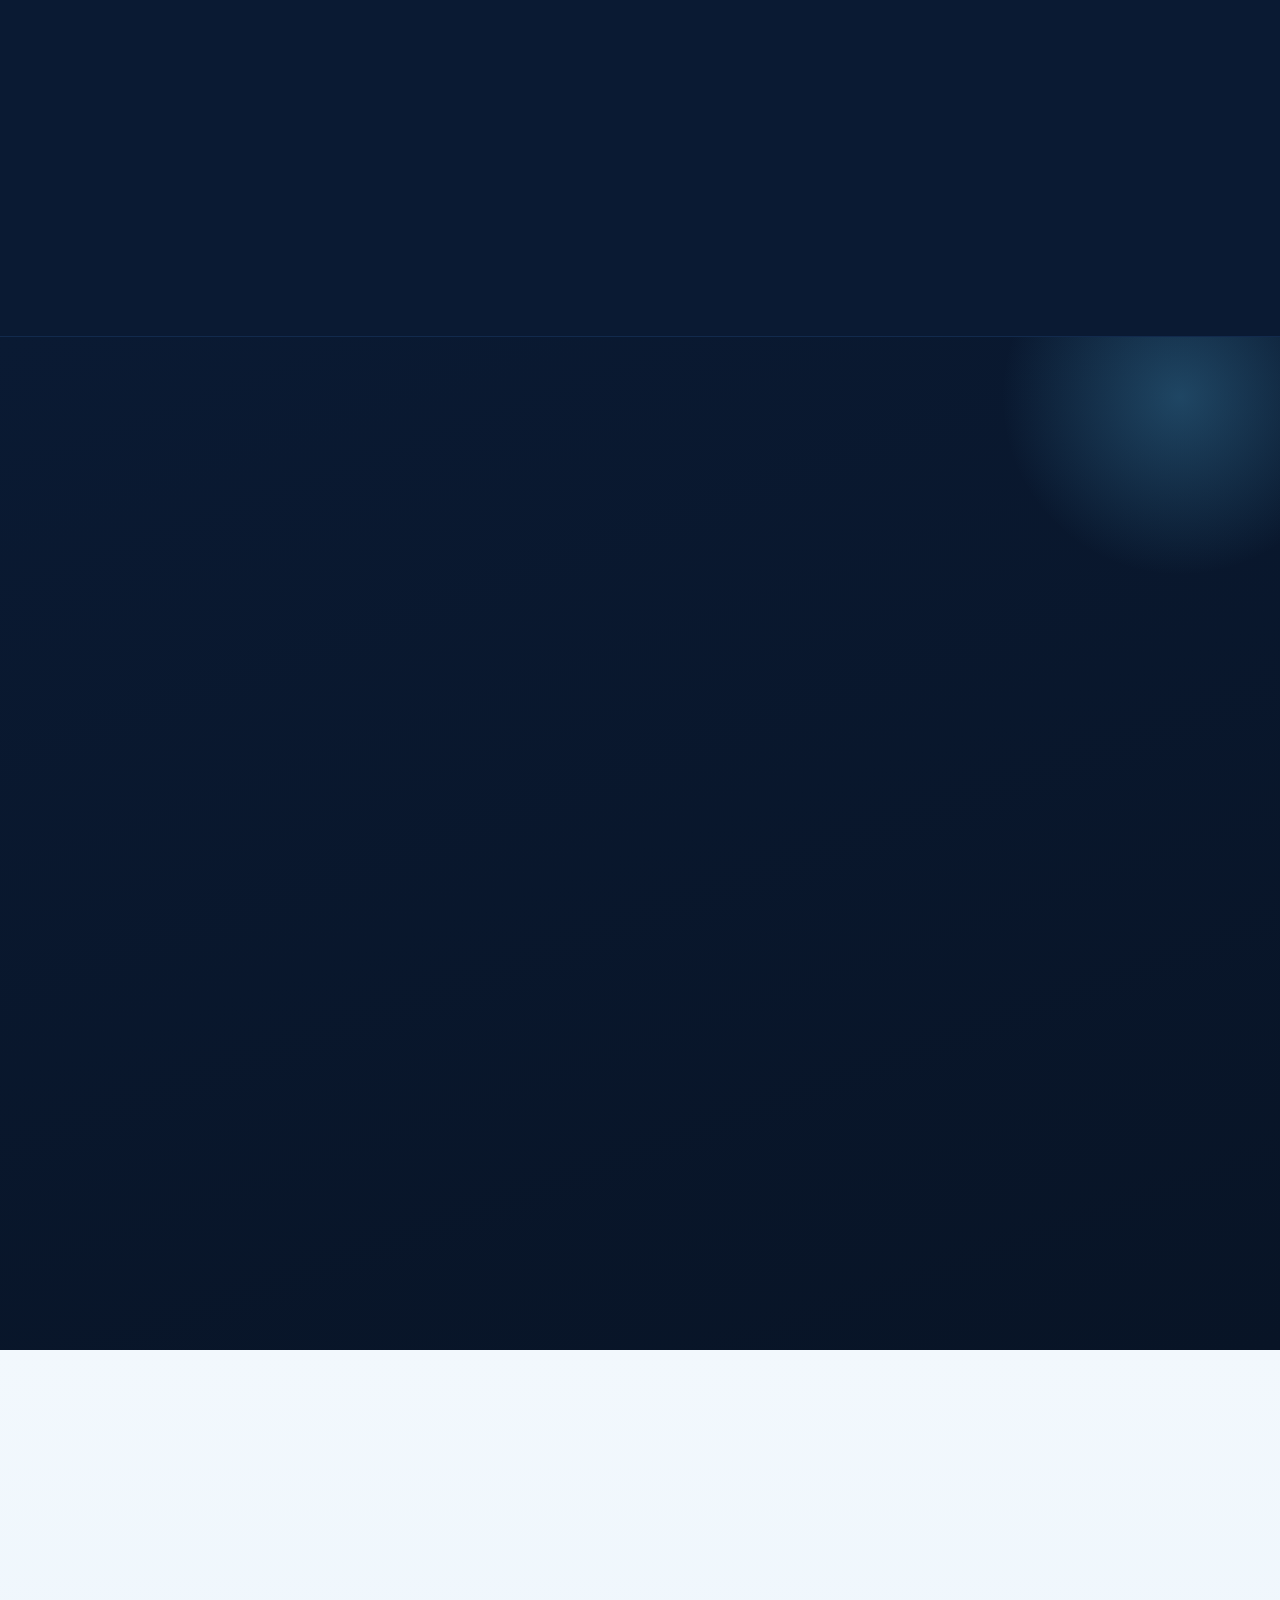
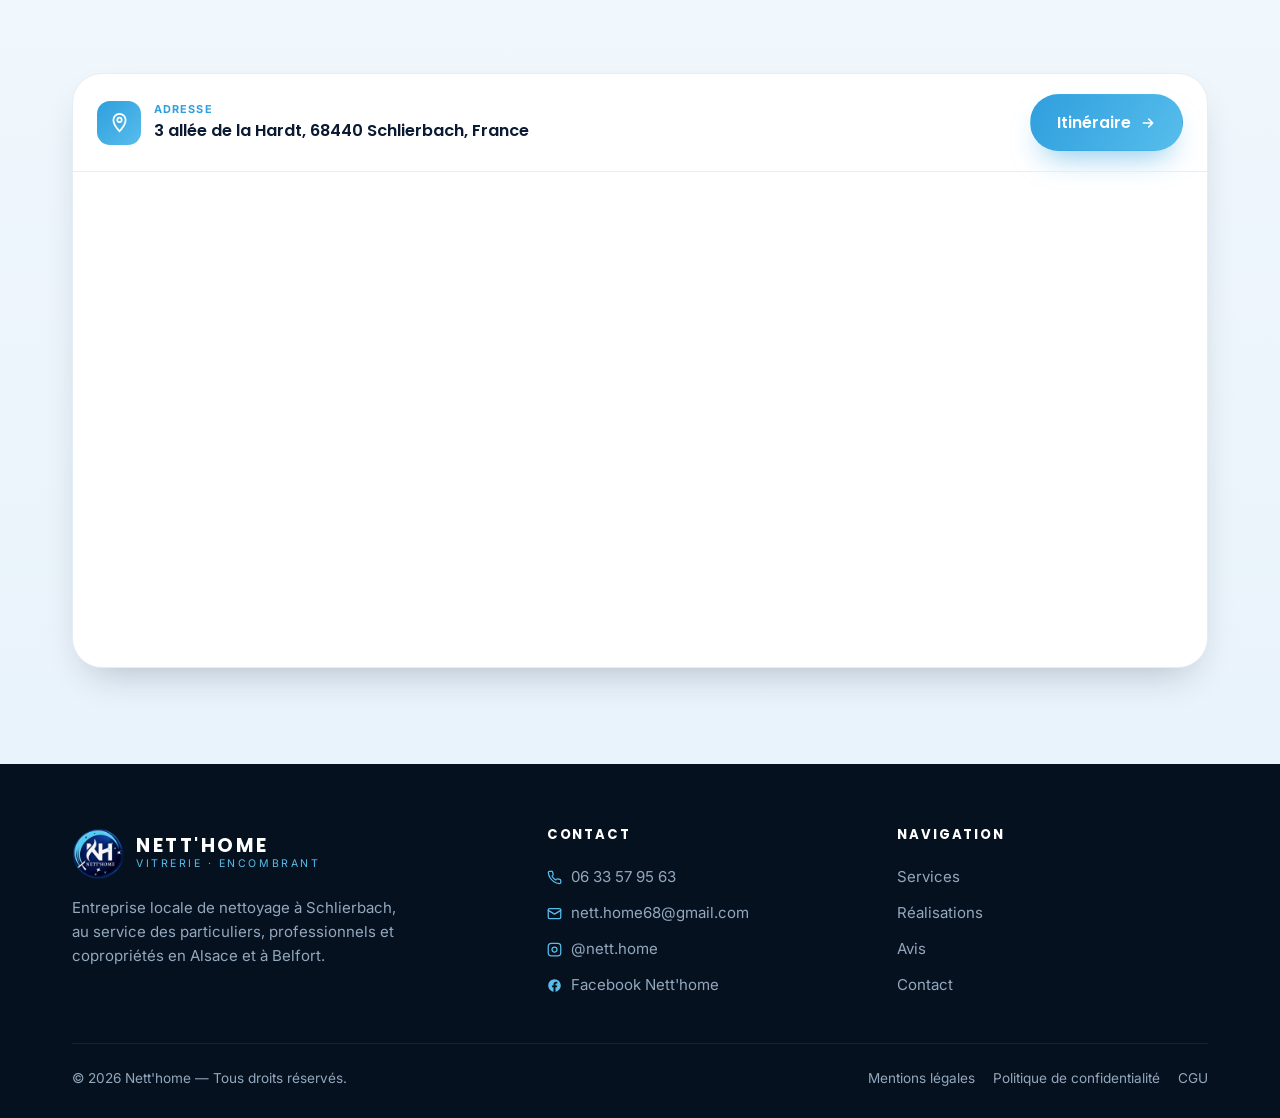
==== commit ebc1517d: "Clients : on garde uniquement le bandeau bleu marine ; nouveau logo Node Flow Co-Authored-By: Claude" ====
--- a/index.html
+++ b/index.html
@@ -557,7 +557,7 @@
 </section>
 
 <!-- ============ CLIENTS ============ -->
-<section class="clients" id="clients">
+<section class="clients navy" id="clients">
   <div class="container">
     <div class="section-head reveal">
       <span class="eyebrow">Références</span>
@@ -566,17 +566,6 @@
     </div>
   </div>
   <div class="marquee reveal" aria-label="Logos de nos clients"><div class="marquee-track" id="clientTrack"></div></div>
-</section>
-
-<section class="clients navy" id="clients-2">
-  <div class="container">
-    <div class="section-head reveal">
-      <span class="eyebrow">Références</span>
-      <h2>Ils nous font confiance.</h2>
-      <p>Des professionnels de l'immobilier, du sport et de la rénovation nous confient l'entretien de leurs locaux.</p>
-    </div>
-  </div>
-  <div class="marquee reveal" aria-label="Logos de nos clients"><div class="marquee-track" id="clientTrack2"></div></div>
 </section>
 
 <!-- ============ CONTACT ============ -->
@@ -774,7 +763,7 @@
 };
 // Chaque groupe répète la liste pour dépasser la largeur d'écran ; le 2e groupe est un clone pour la boucle sans coupure.
 const clientGroup = hidden => `<div class="marquee-group"${hidden?' aria-hidden="true"':''}>${[0,1].map(k=>clients.map(c=>clientTile(c,hidden||k)).join('')).join('')}</div>`;
-['clientTrack','clientTrack2'].forEach(id=>{ document.getElementById(id).innerHTML = clientGroup(false)+clientGroup(true); });
+document.getElementById('clientTrack').innerHTML = clientGroup(false)+clientGroup(true);
 
 /* ---------- BEFORE / AFTER SLIDER ---------- */
 document.querySelectorAll('[data-ba]').forEach(ba=>{
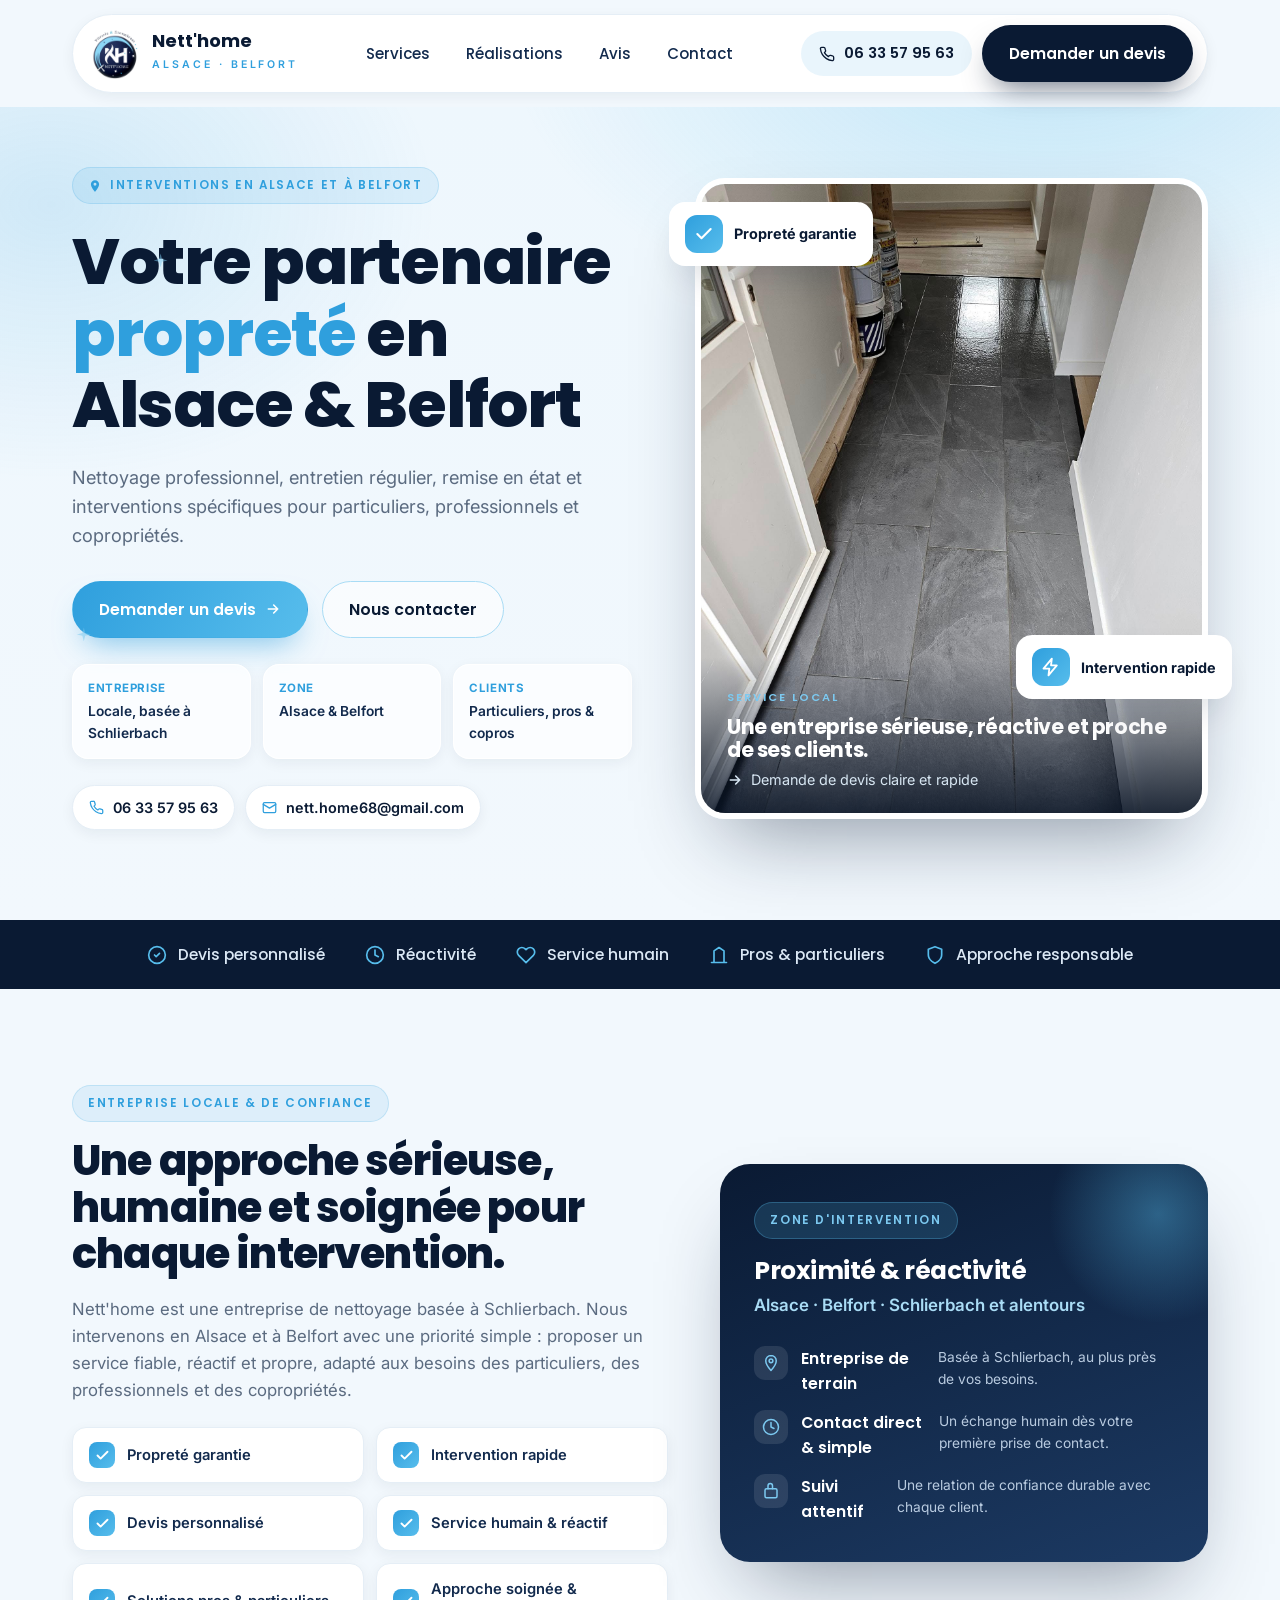
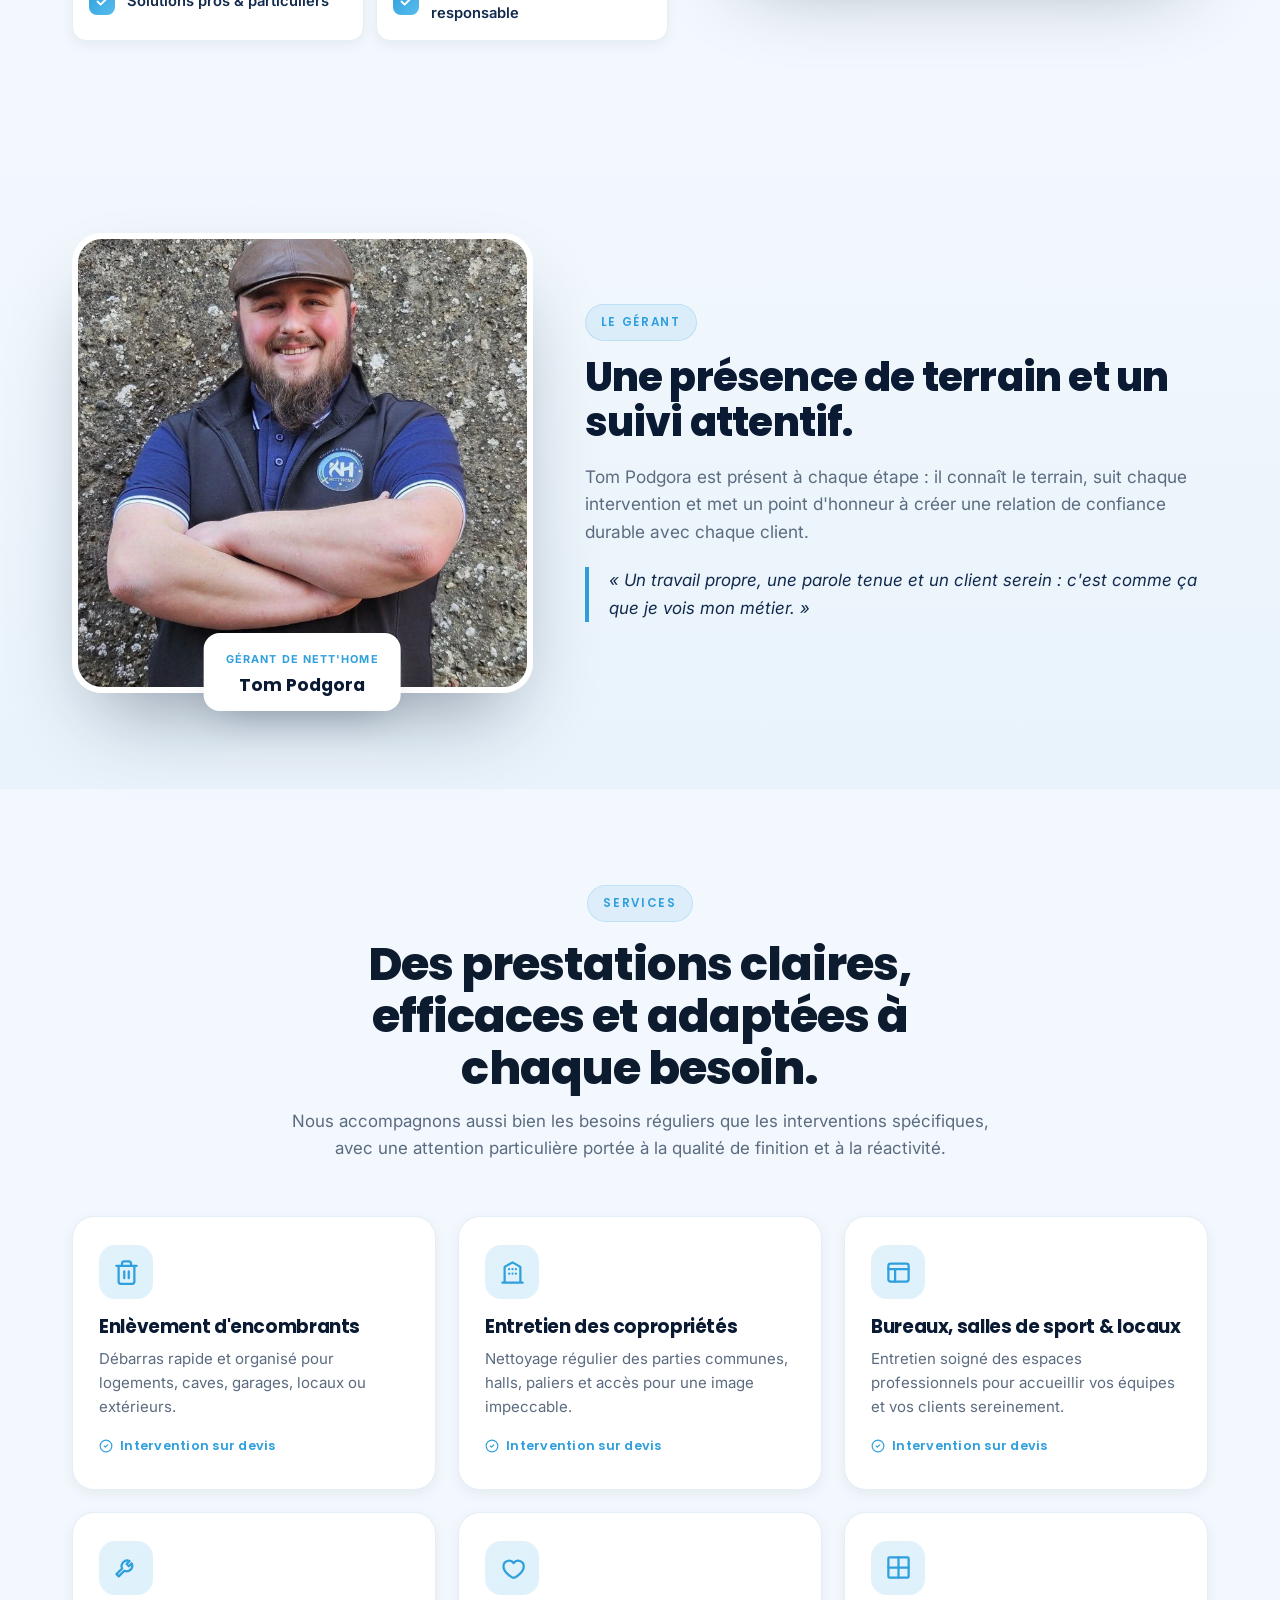
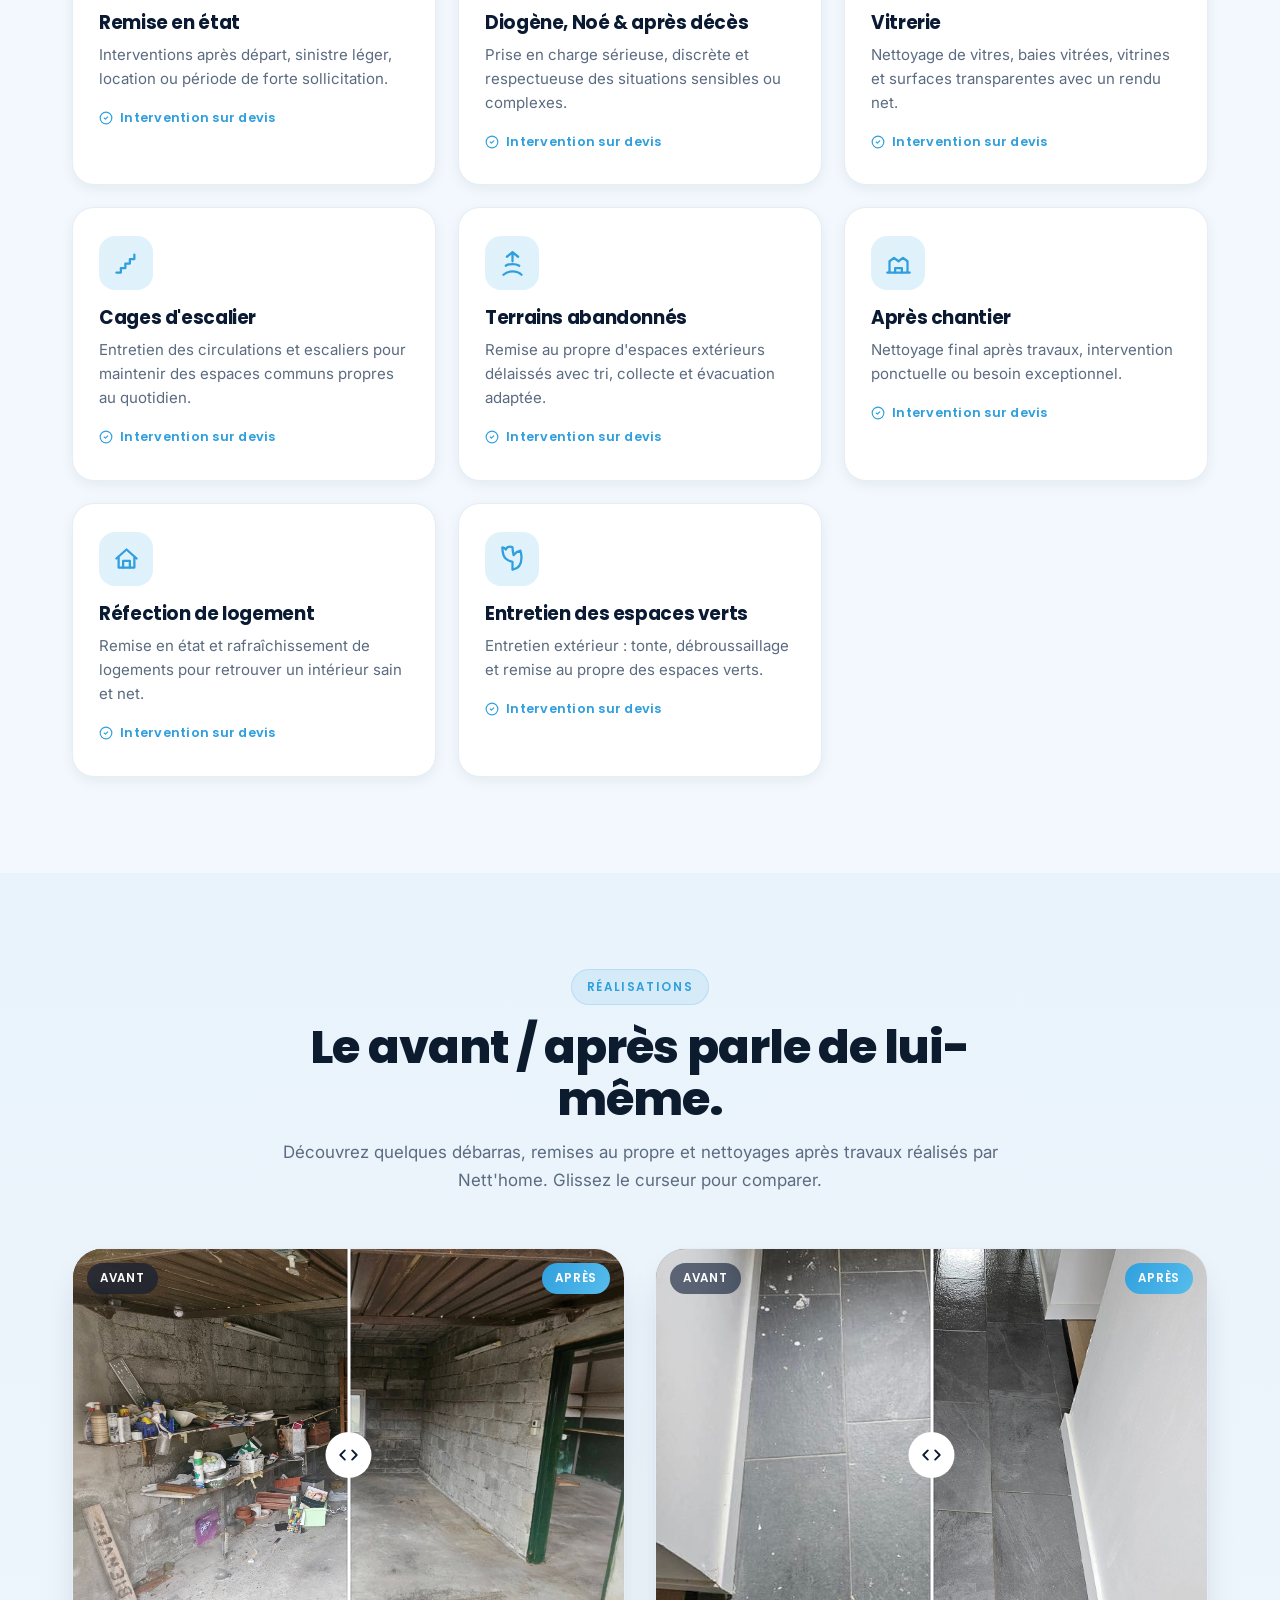
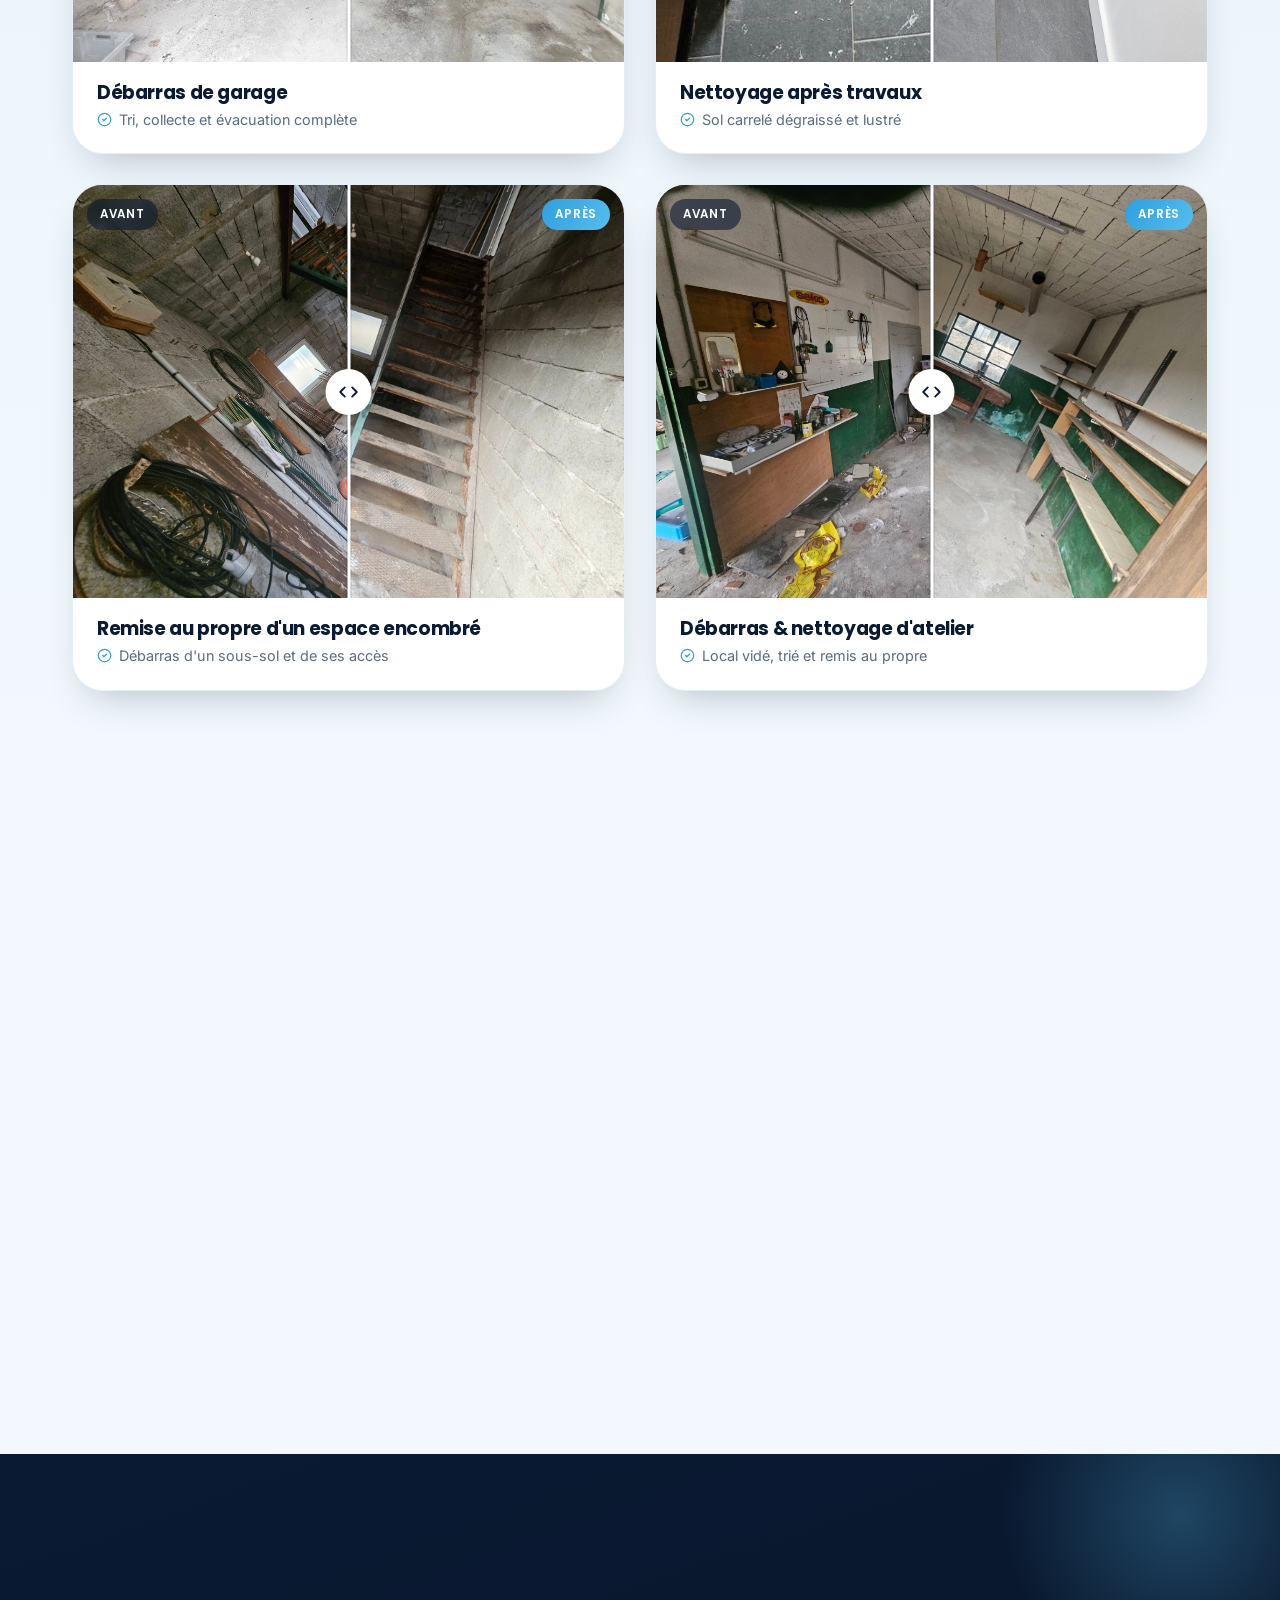
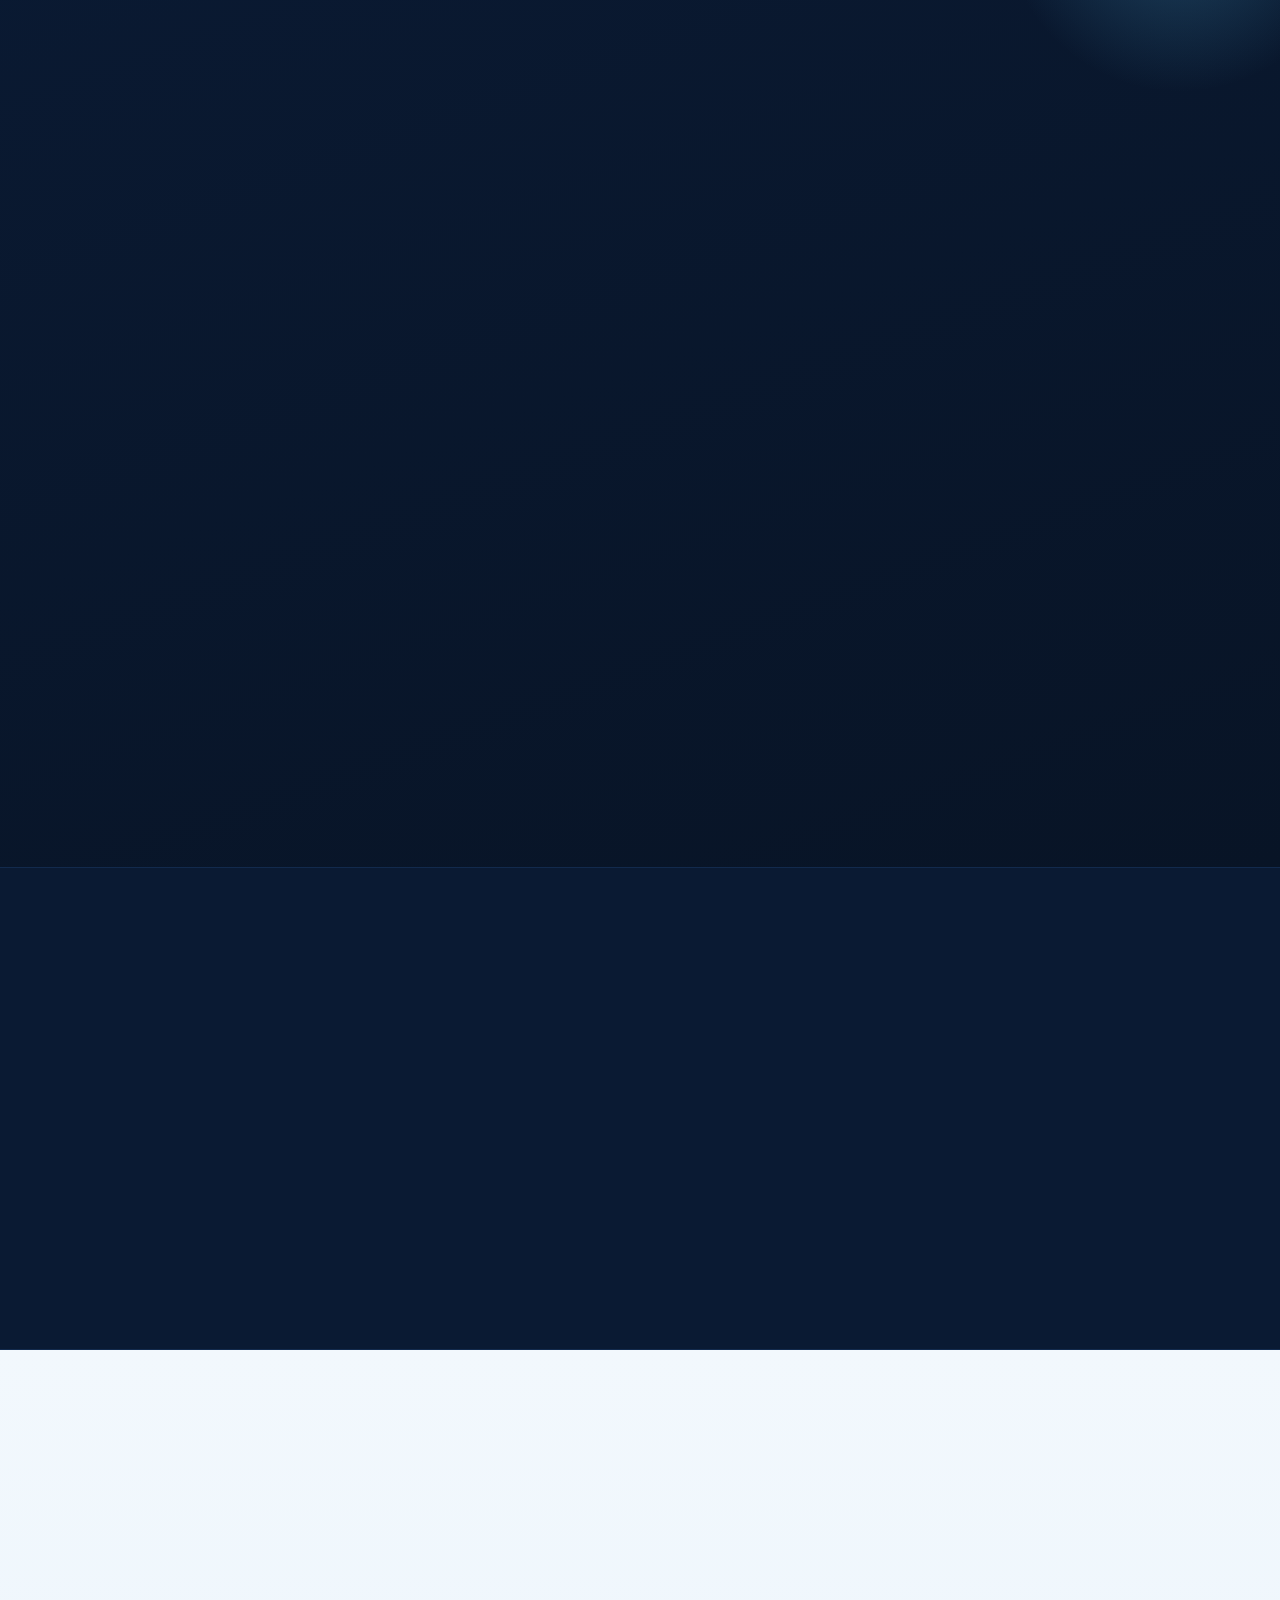
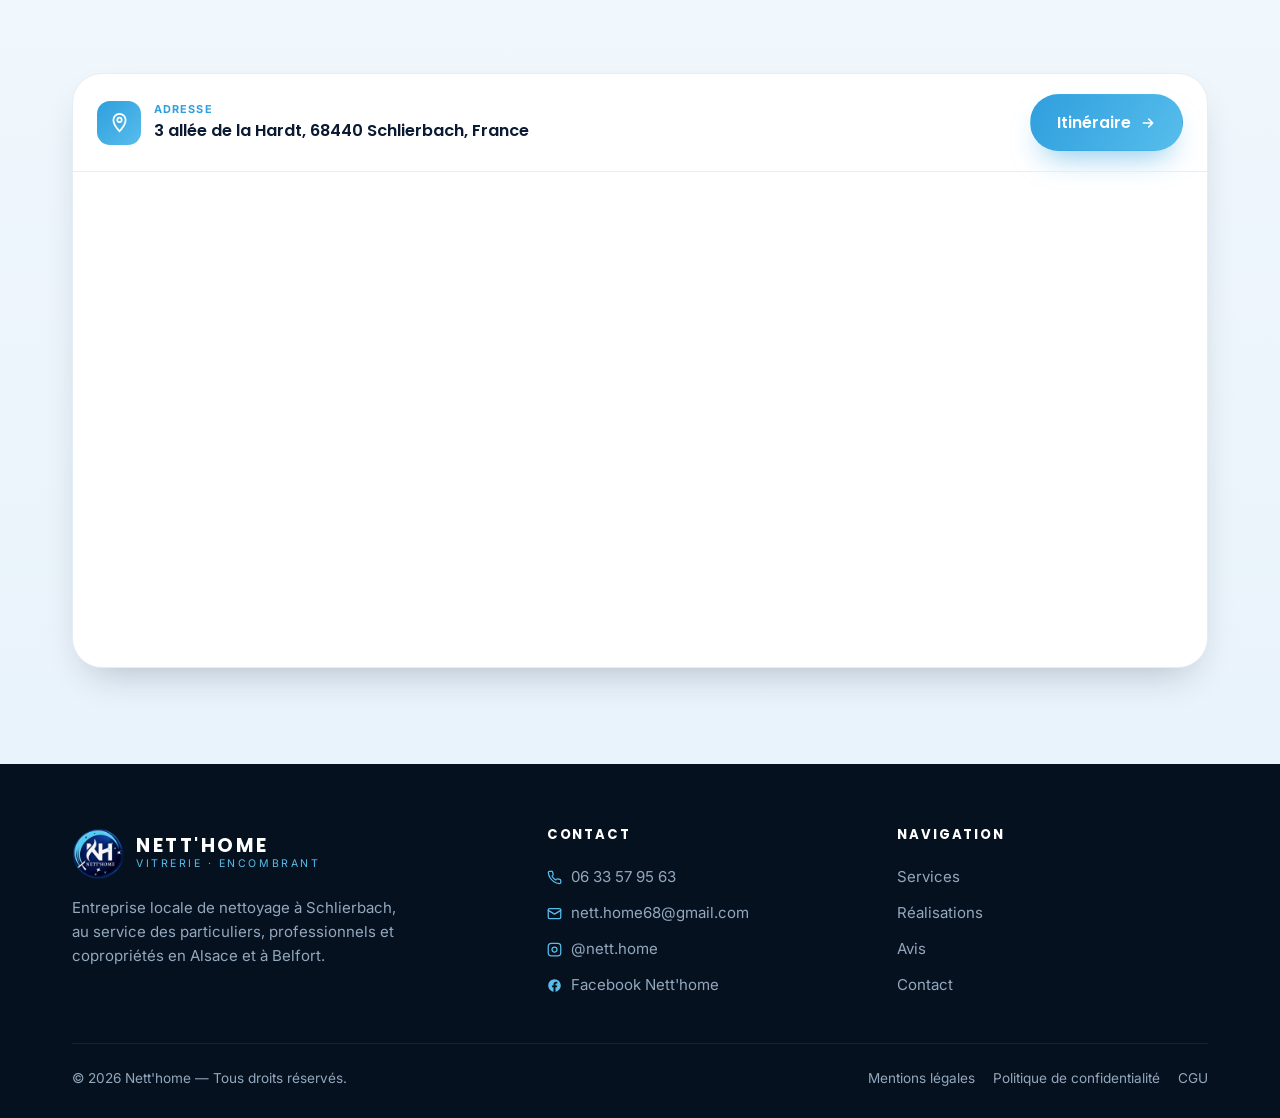
==== commit 7712aa8c: "Clients : bandeau déplacé juste sous la section contact Co-Authored-By: Claude Sonnet 5.5 <noreply@a" ====
--- a/index.html
+++ b/index.html
@@ -556,18 +556,6 @@
   </div>
 </section>
 
-<!-- ============ CLIENTS ============ -->
-<section class="clients navy" id="clients">
-  <div class="container">
-    <div class="section-head reveal">
-      <span class="eyebrow">Références</span>
-      <h2>Ils nous font confiance.</h2>
-      <p>Des professionnels de l'immobilier, du sport et de la rénovation nous confient l'entretien de leurs locaux.</p>
-    </div>
-  </div>
-  <div class="marquee reveal" aria-label="Logos de nos clients"><div class="marquee-track" id="clientTrack"></div></div>
-</section>
-
 <!-- ============ CONTACT ============ -->
 <section class="section contact" id="contact">
   <div class="container">
@@ -620,6 +608,18 @@
       </form>
     </div>
   </div>
+</section>
+
+<!-- ============ CLIENTS ============ -->
+<section class="clients navy" id="clients">
+  <div class="container">
+    <div class="section-head reveal">
+      <span class="eyebrow">Références</span>
+      <h2>Ils nous font confiance.</h2>
+      <p>Des professionnels de l'immobilier, du sport et de la rénovation nous confient l'entretien de leurs locaux.</p>
+    </div>
+  </div>
+  <div class="marquee reveal" aria-label="Logos de nos clients"><div class="marquee-track" id="clientTrack"></div></div>
 </section>
 
 <!-- ============ MAP ============ -->
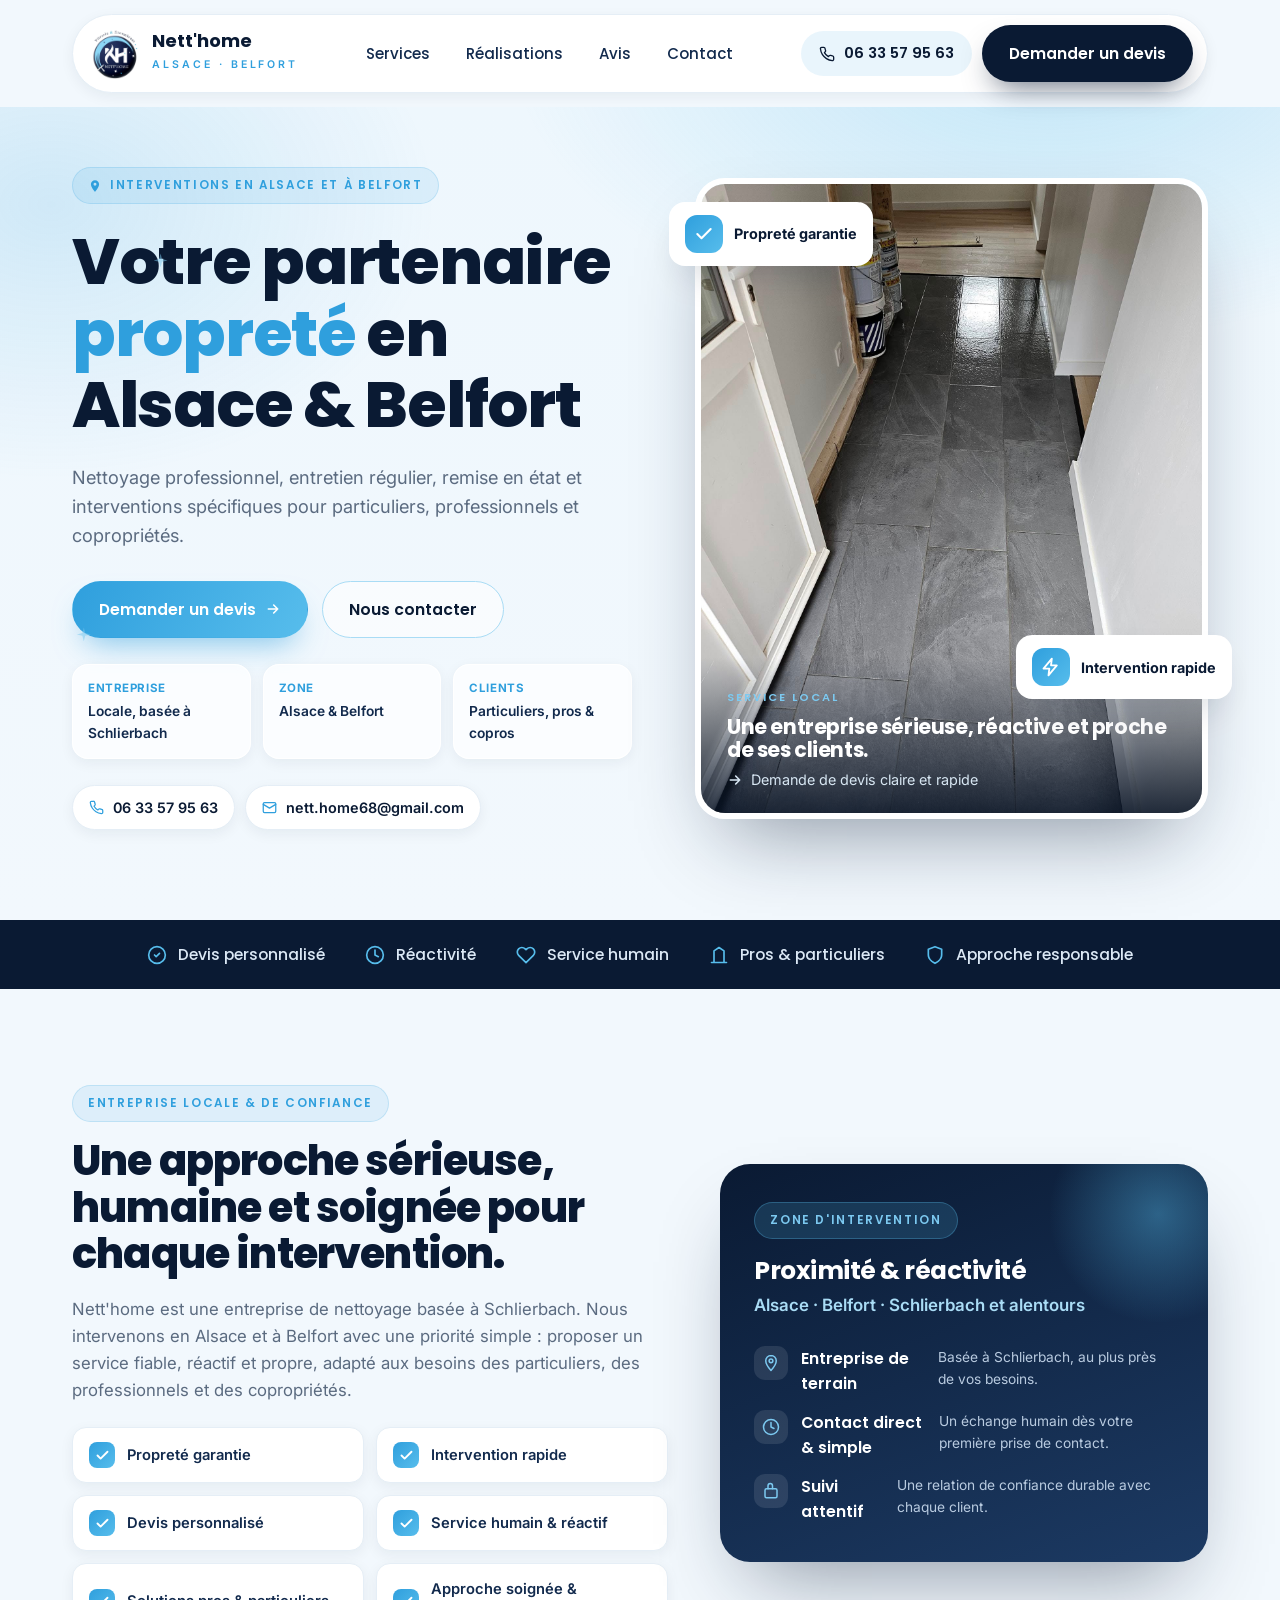
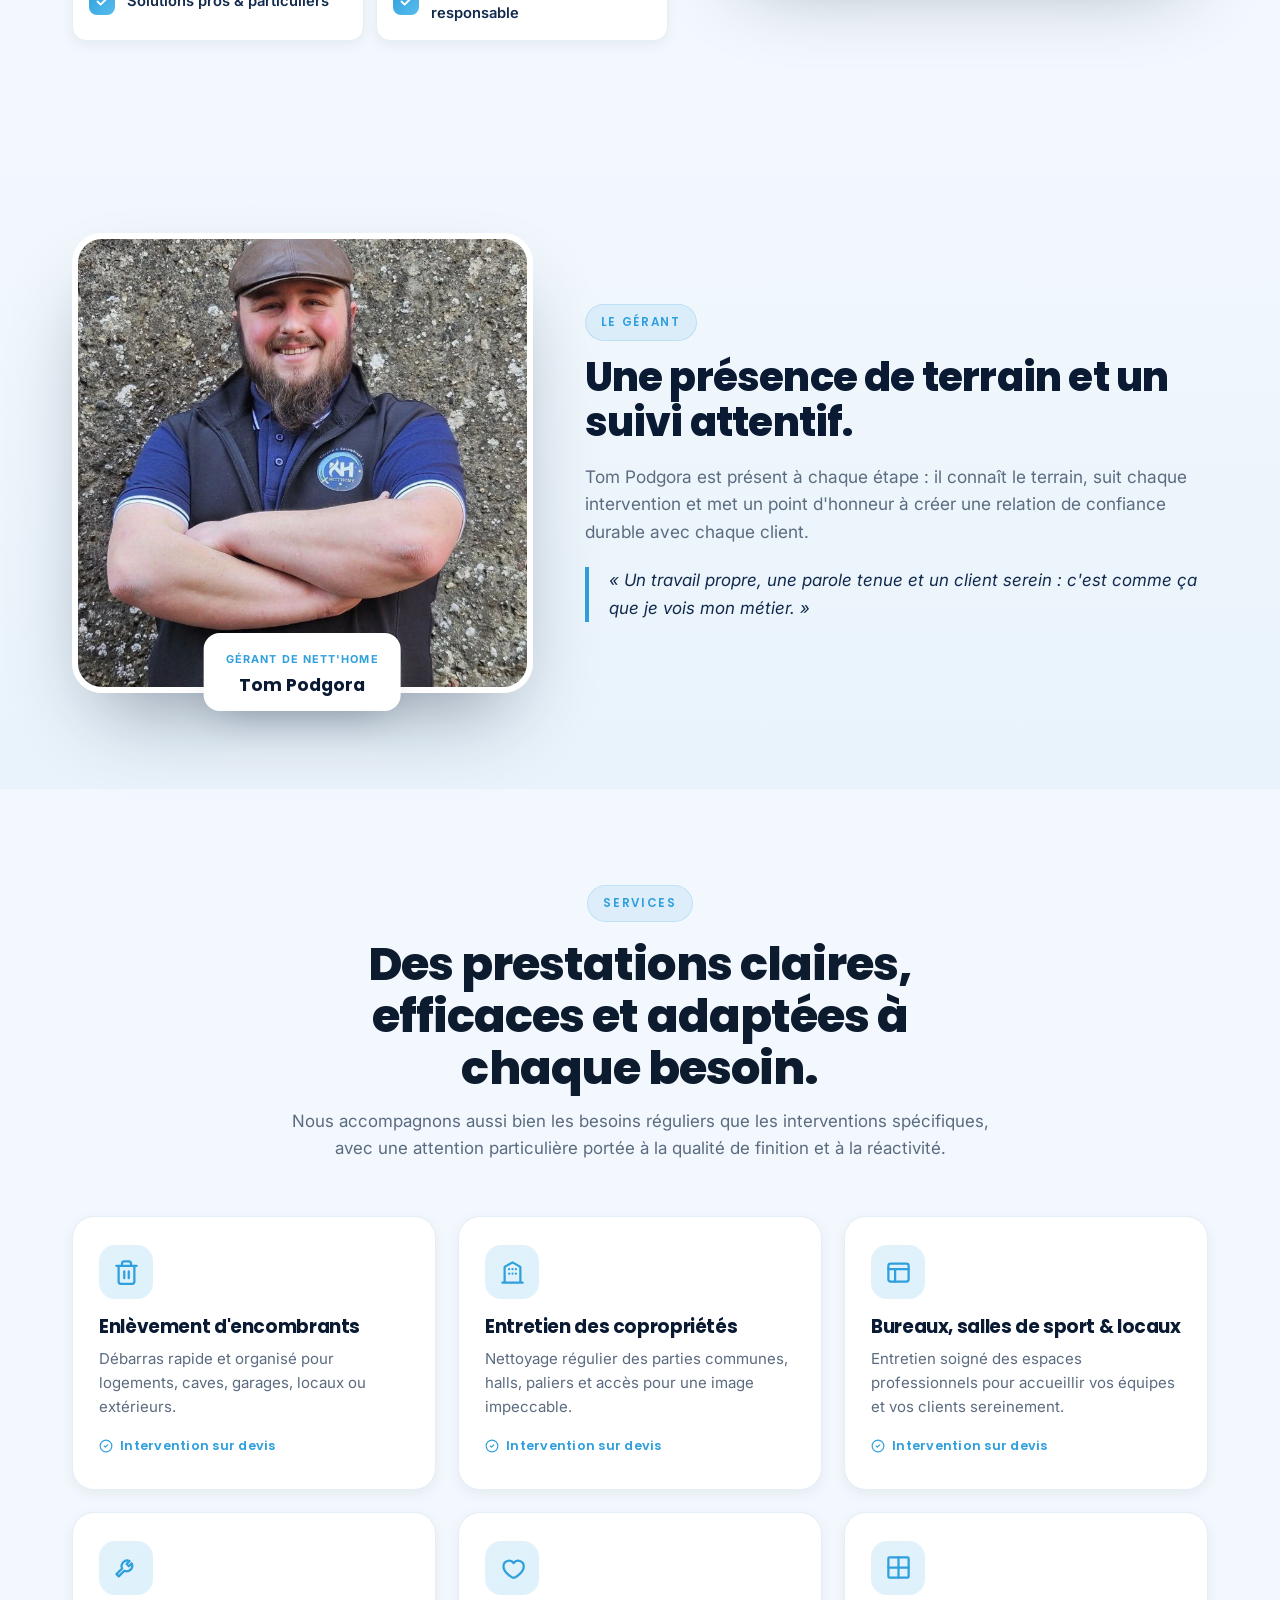
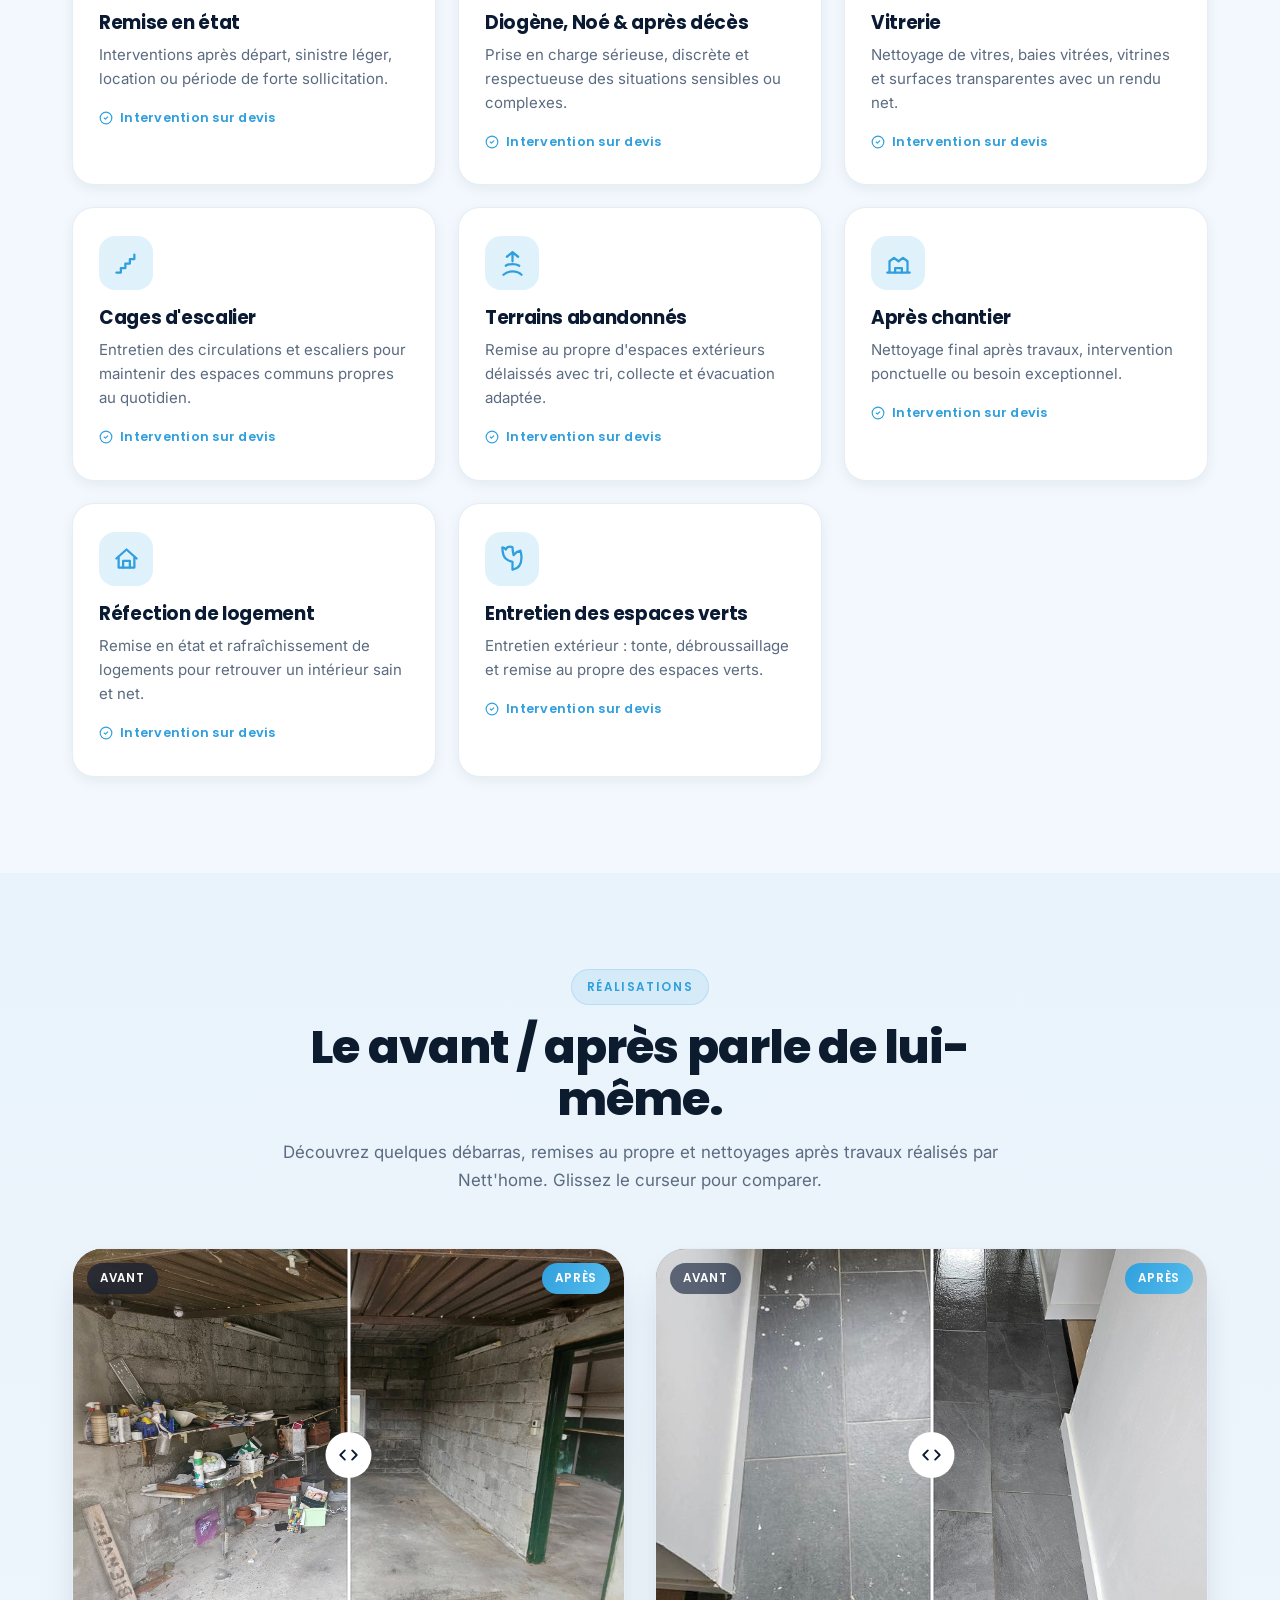
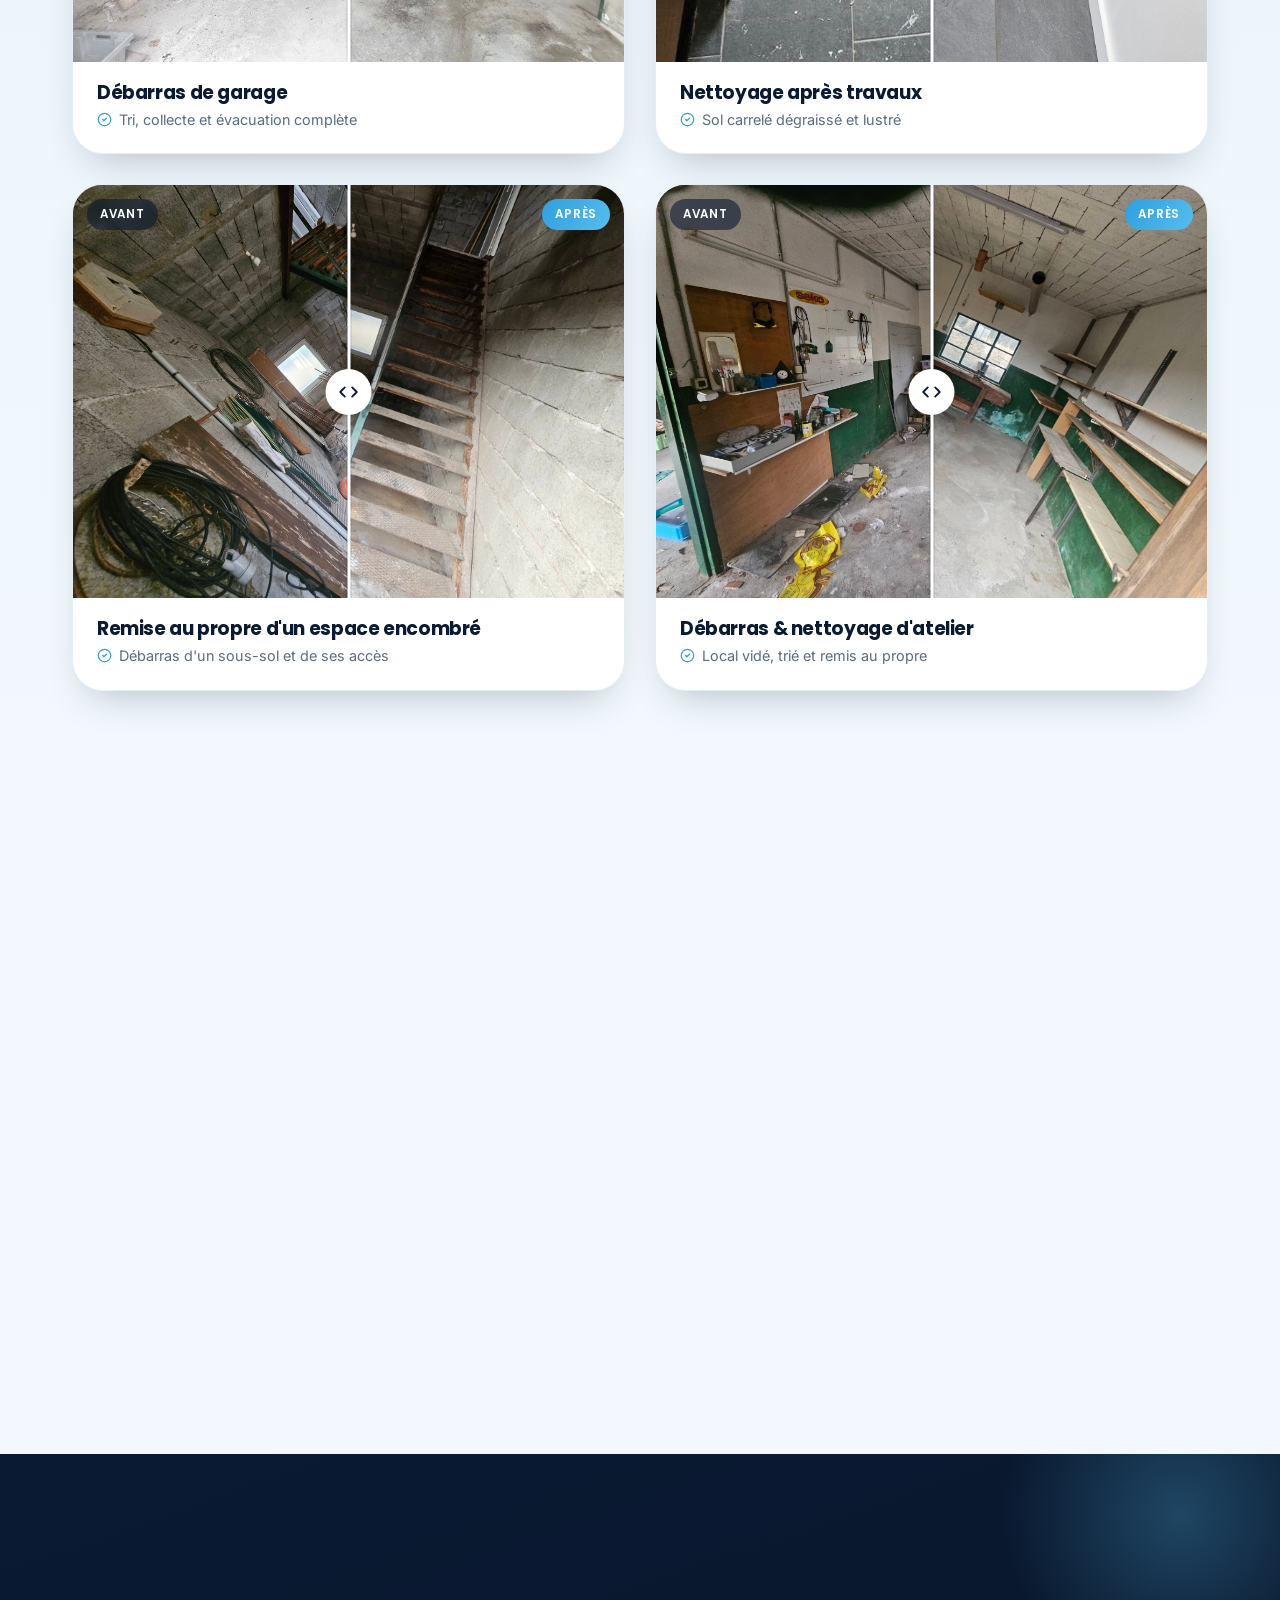
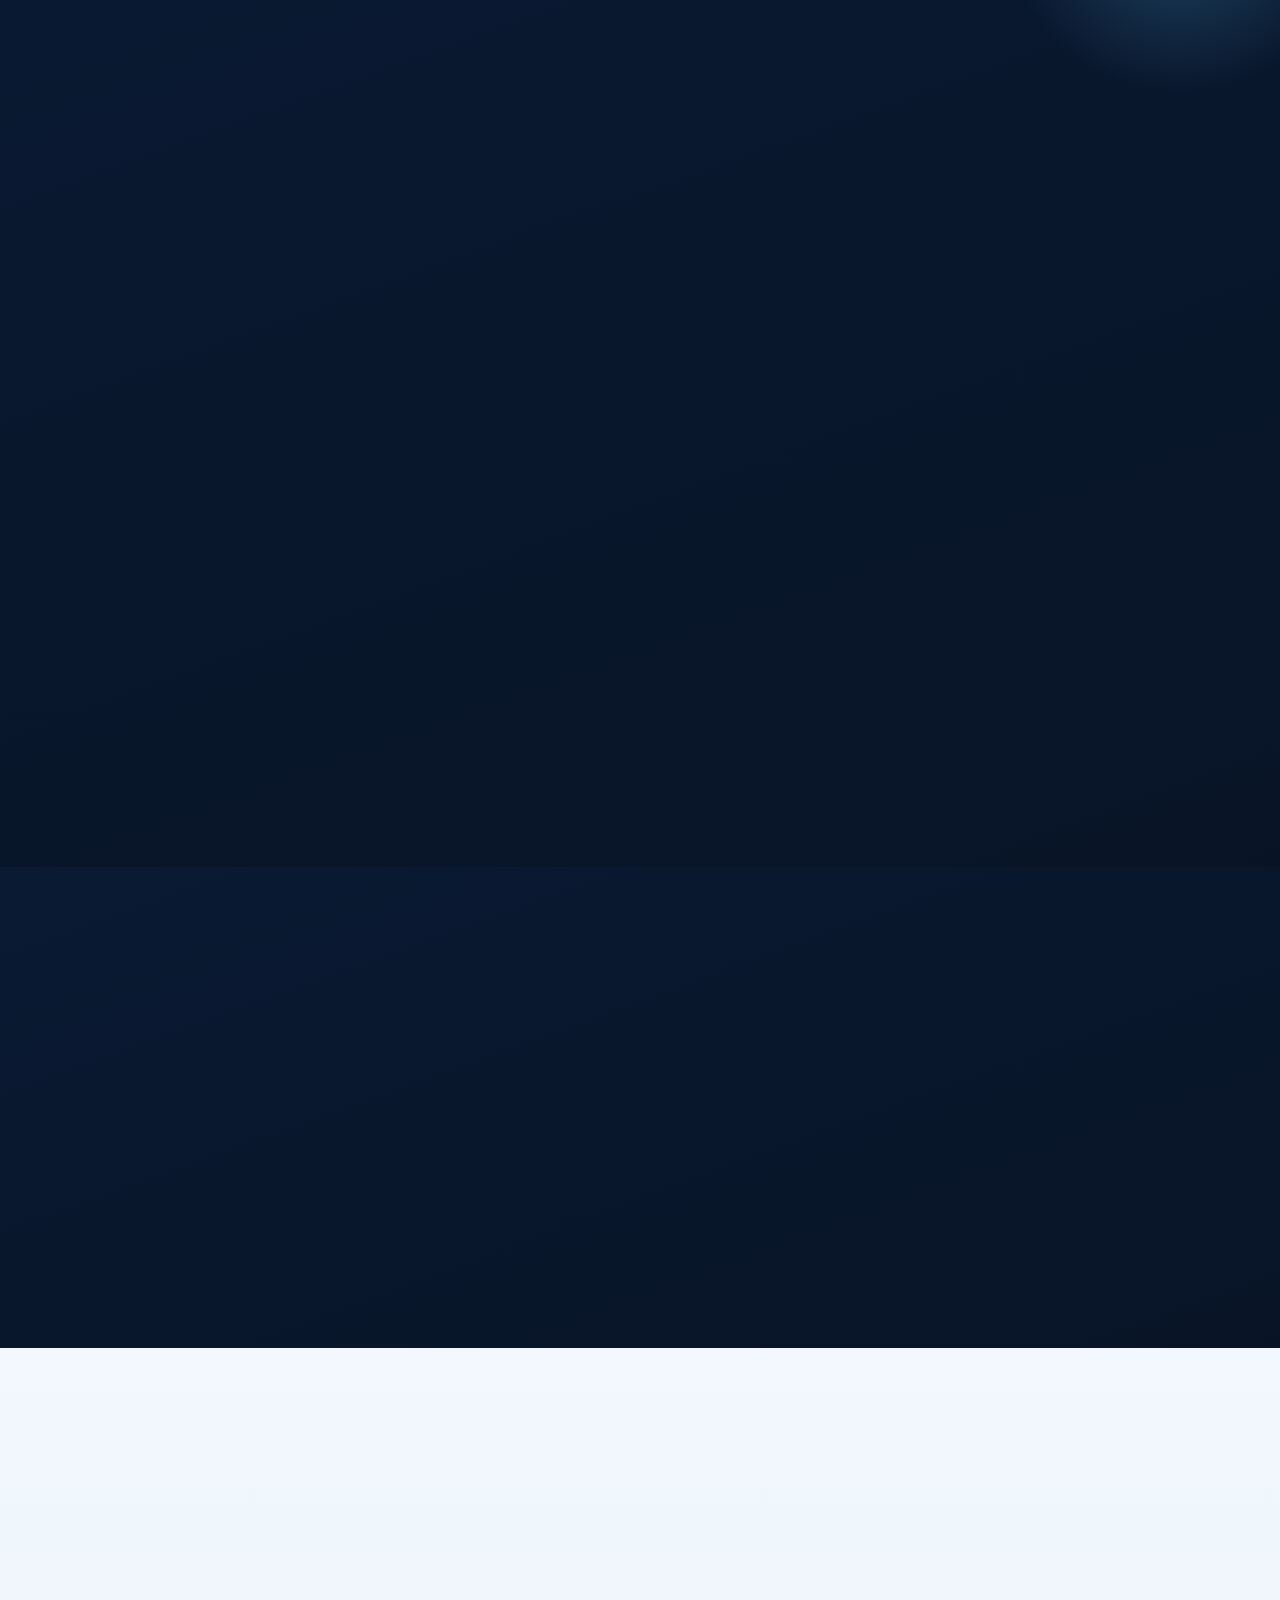
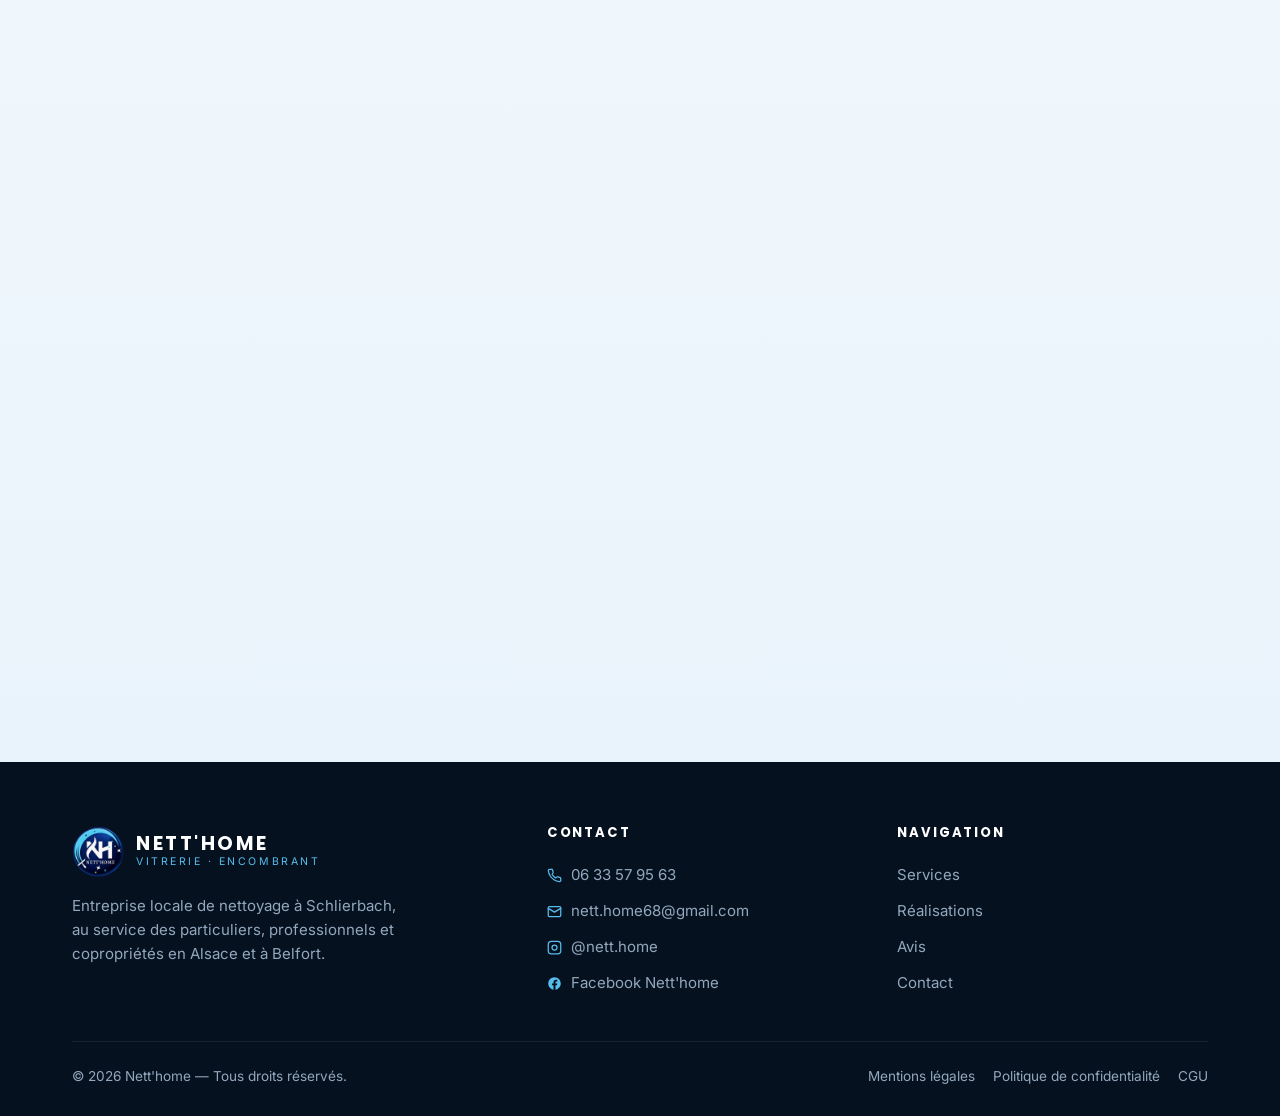
==== commit c90735d2: "Clients : même fond que la section contact, lien Node Flow, survol en agrandissement Co-Authored-By:" ====
--- a/index.html
+++ b/index.html
@@ -323,7 +323,7 @@
 /* ---------- CLIENTS MARQUEE ---------- */
 .clients{background:#fff;padding:78px 0;border-block:1px solid var(--line);overflow:hidden}
 .clients .section-head{margin-bottom:40px}
-.clients.navy{background:var(--navy);border-color:var(--navy-2)}
+.clients.navy{background:linear-gradient(160deg,var(--navy),#081426);border:0}
 .clients.navy .section-head h2{color:#fff}
 .clients.navy .section-head p{color:#c3d4e6}
 .clients.navy .eyebrow{background:rgba(87,189,236,.16);color:var(--blue-glow);border-color:rgba(87,189,236,.3)}
@@ -334,7 +334,7 @@
 .marquee-group{display:flex;gap:22px;padding-right:22px}
 .client{flex:0 0 auto;width:210px;height:112px;display:flex;align-items:center;justify-content:center;padding:16px 22px;background:#fff;border:1px solid var(--line);border-radius:var(--radius);box-shadow:var(--shadow-sm);transition:transform .3s,box-shadow .3s,border-color .3s}
 .client img{max-width:100%;max-height:100%;width:auto;height:auto;object-fit:contain}
-a.client:hover,a.client:focus-visible{transform:translateY(-4px);box-shadow:var(--shadow);border-color:var(--blue-soft)}
+a.client:hover,a.client:focus-visible{transform:scale(1.07);box-shadow:var(--shadow);border-color:var(--blue-soft)}
 @keyframes marquee{to{transform:translateX(-50%)}}
 @media (prefers-reduced-motion:reduce){
   .marquee{-webkit-mask-image:none;mask-image:none}
@@ -720,7 +720,7 @@
   {n:"Immobilière de la Hardt",img:"assets/clients/immobiliere-de-la-hardt.png",url:"https://www.immo-hardt.com/"},
   {n:"Altura Immobilier",img:"assets/clients/altura-immobilier.png",url:"https://www.alturaimmobilier.fr/"},
   {n:"EG-PRO",img:"assets/clients/eg-pro.png"},
-  {n:"Node Flow & Solutions",img:"assets/clients/node-flow.png"}
+  {n:"Node Flow & Solutions",img:"assets/clients/node-flow.png",url:"https://nodeflow.fr"}
 ];
 
 /* ---------- RENDER ---------- */
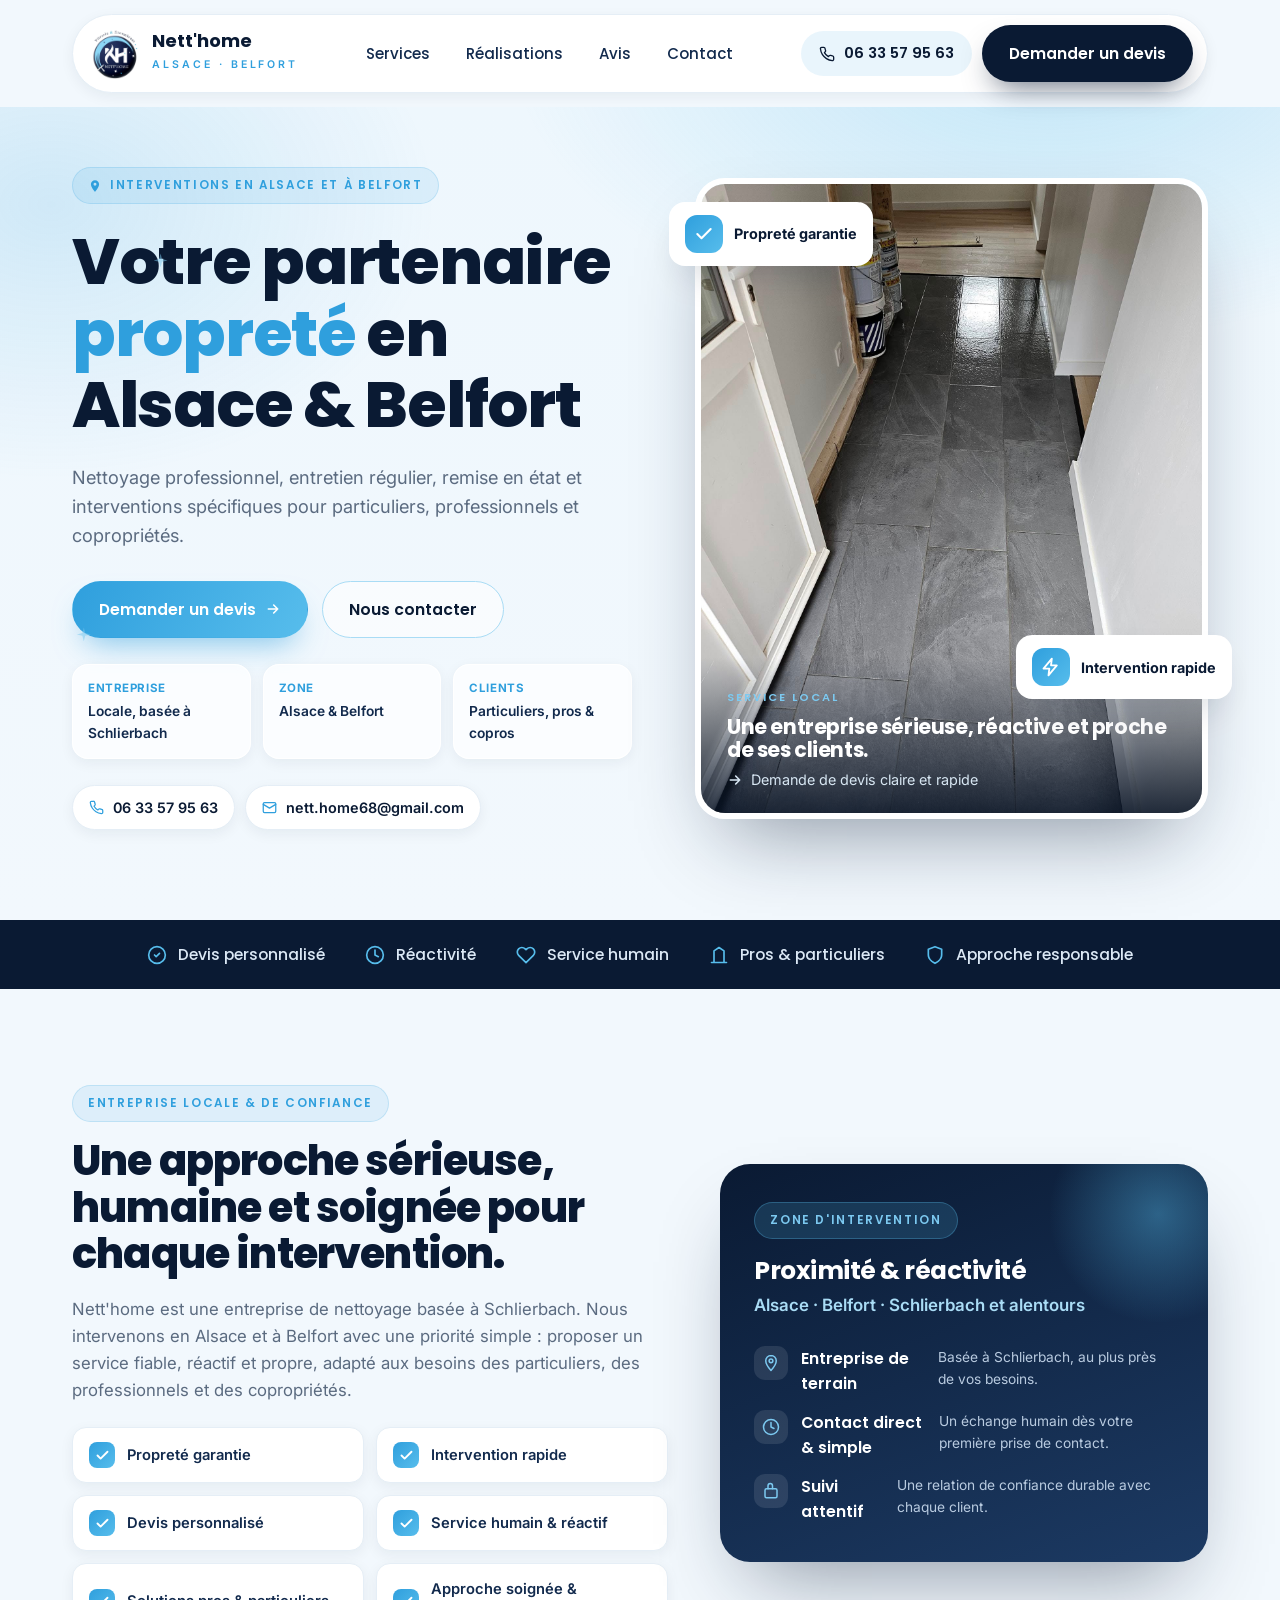
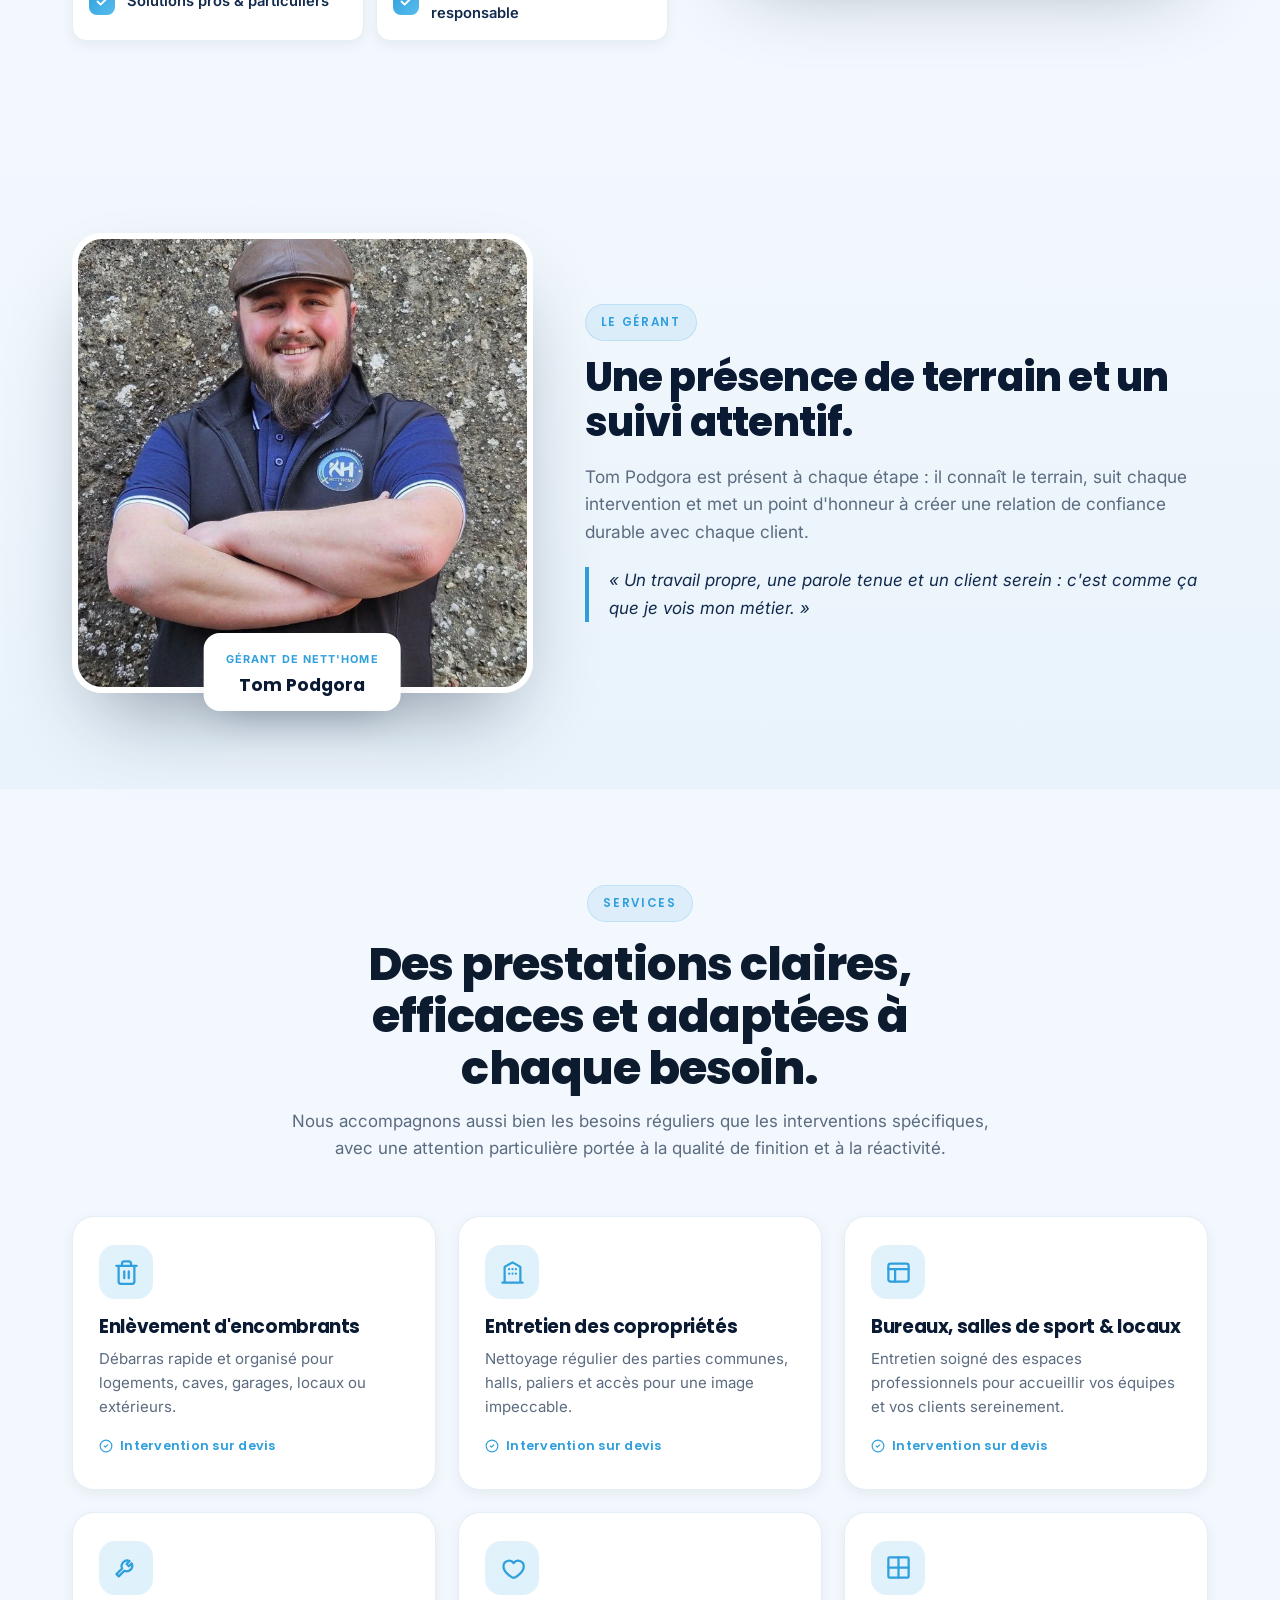
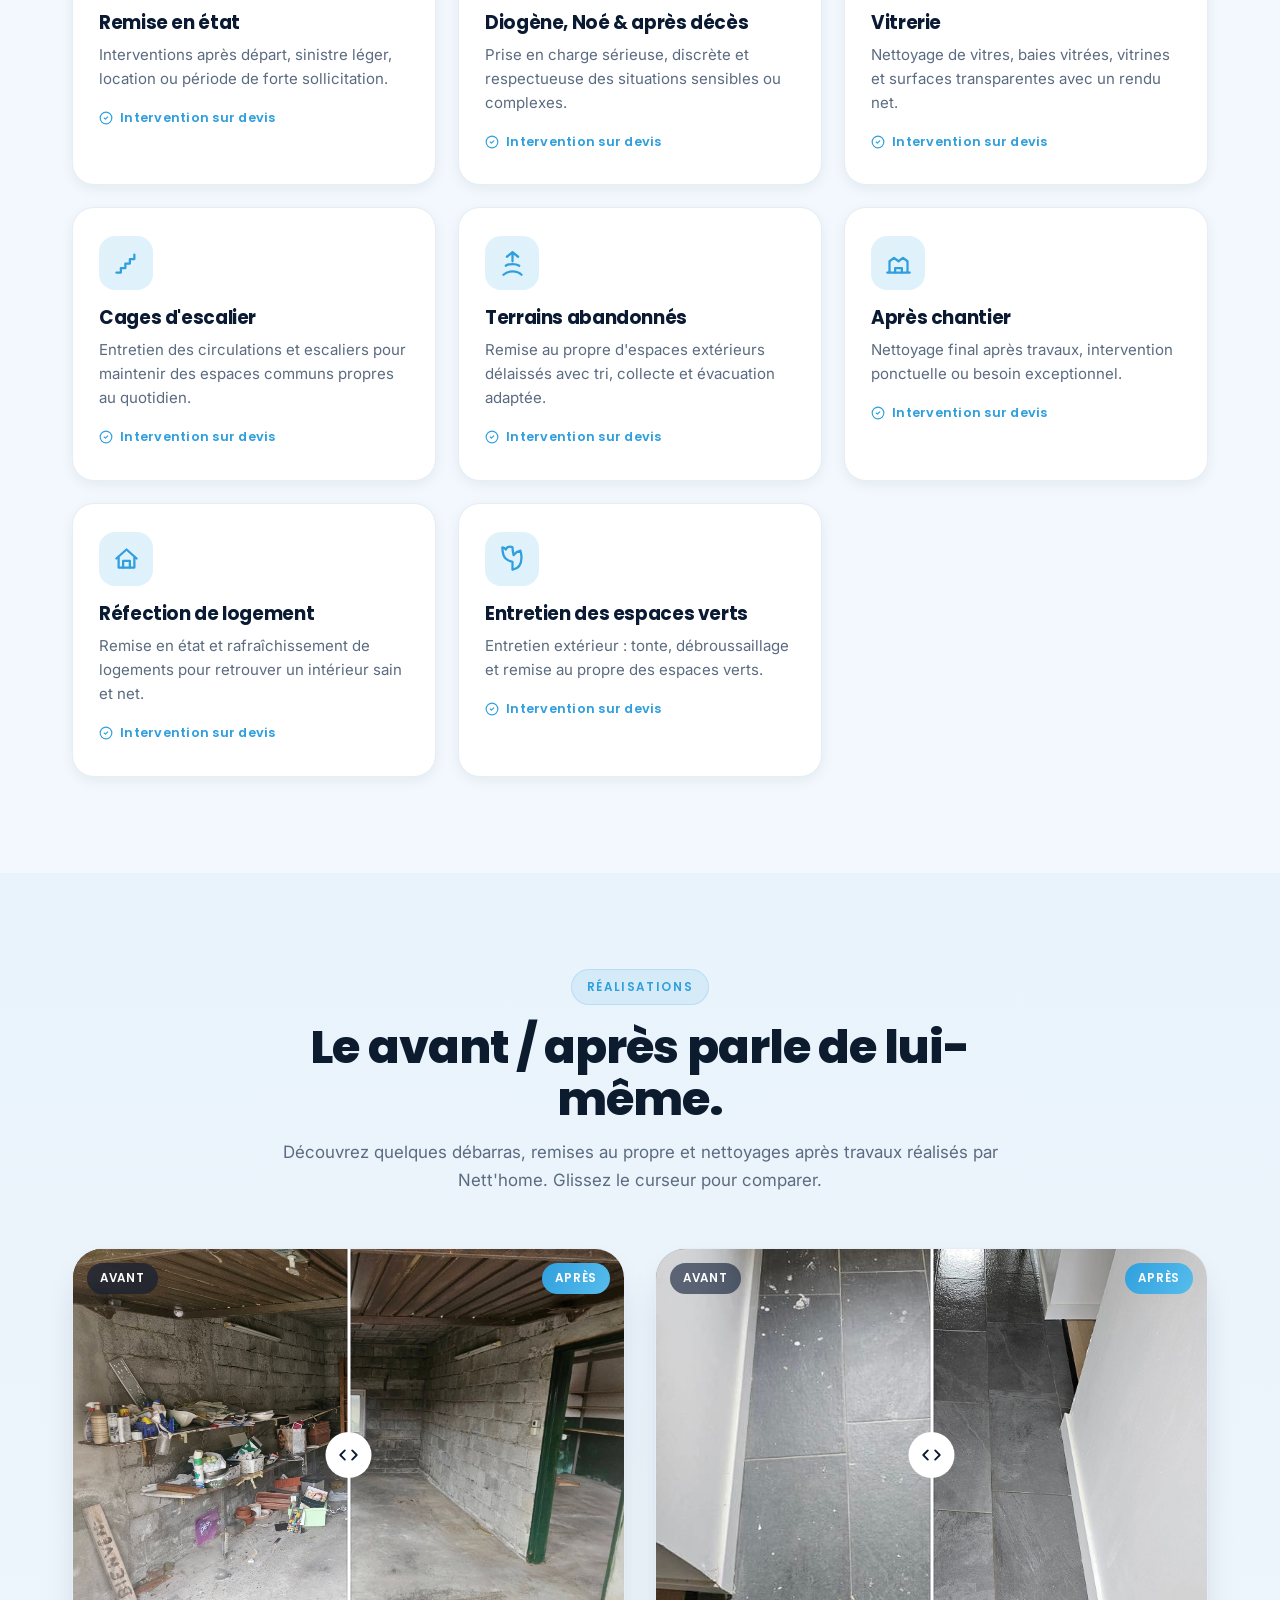
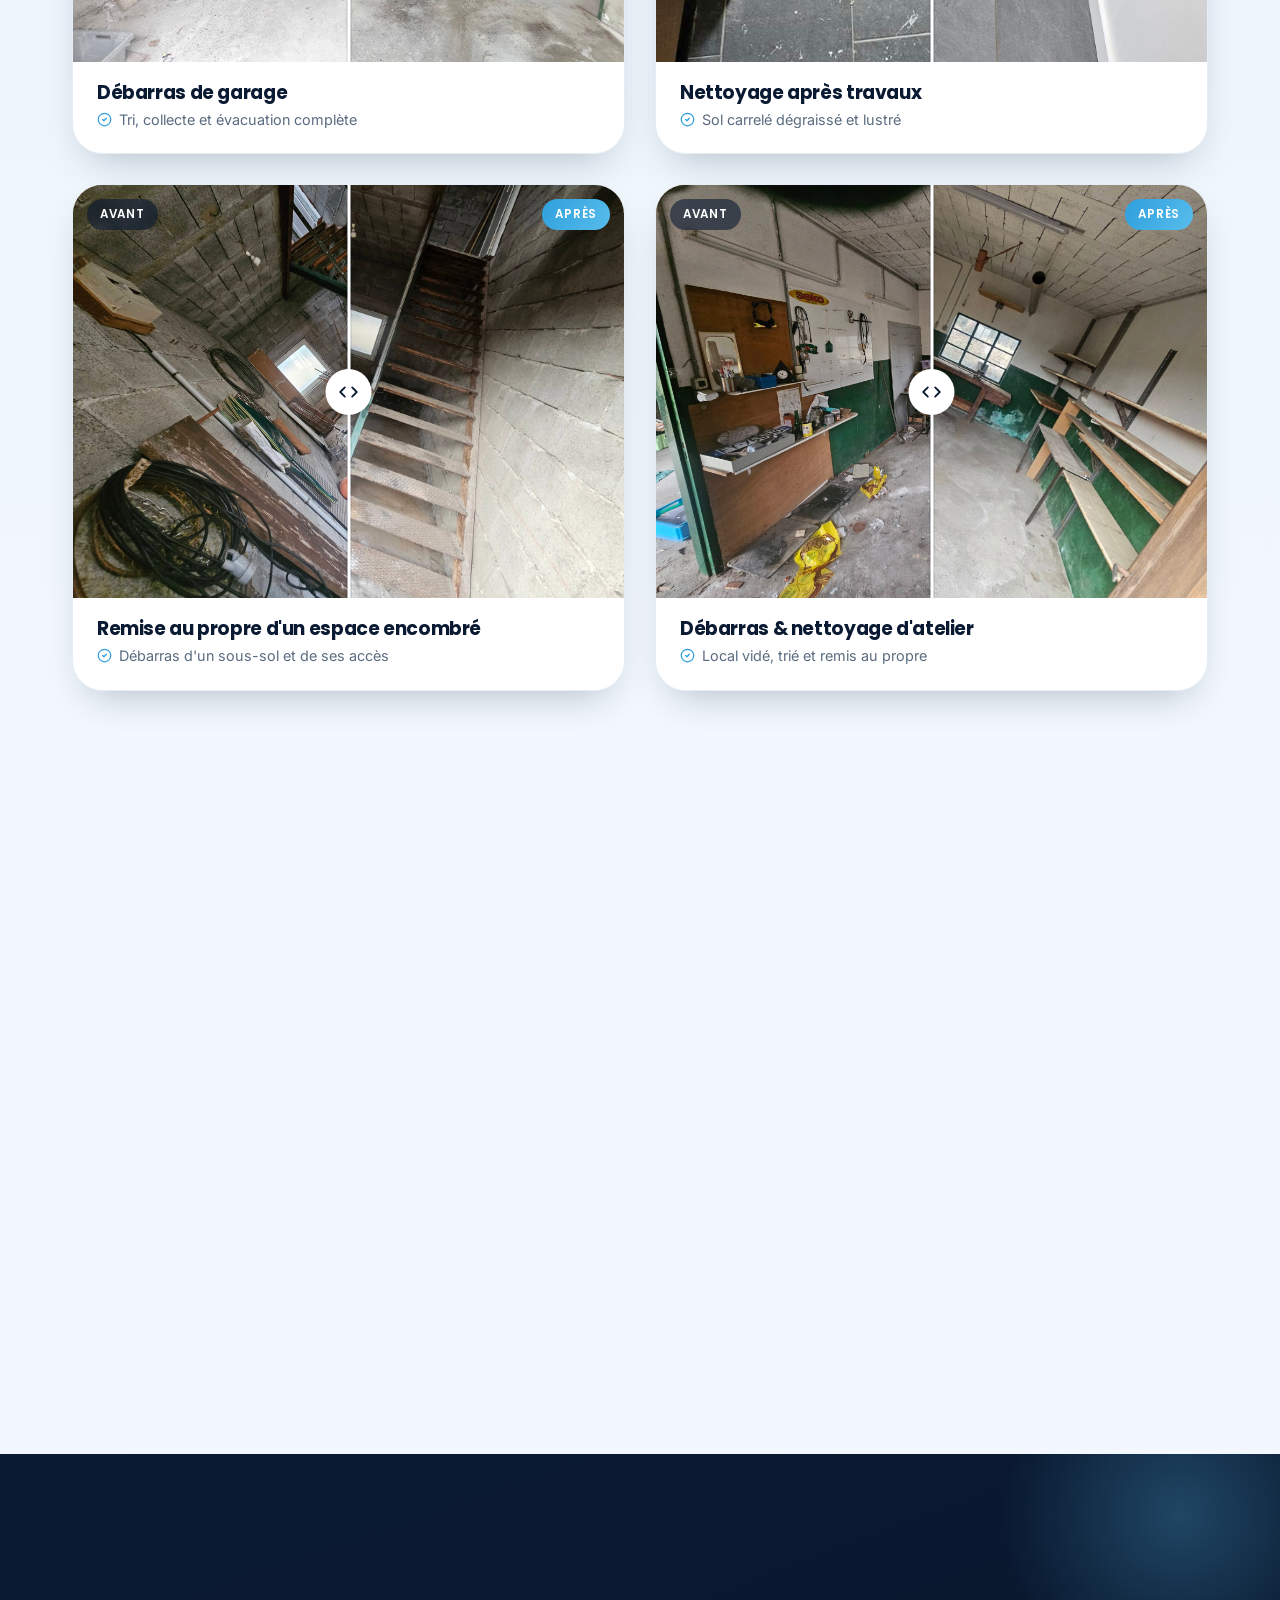
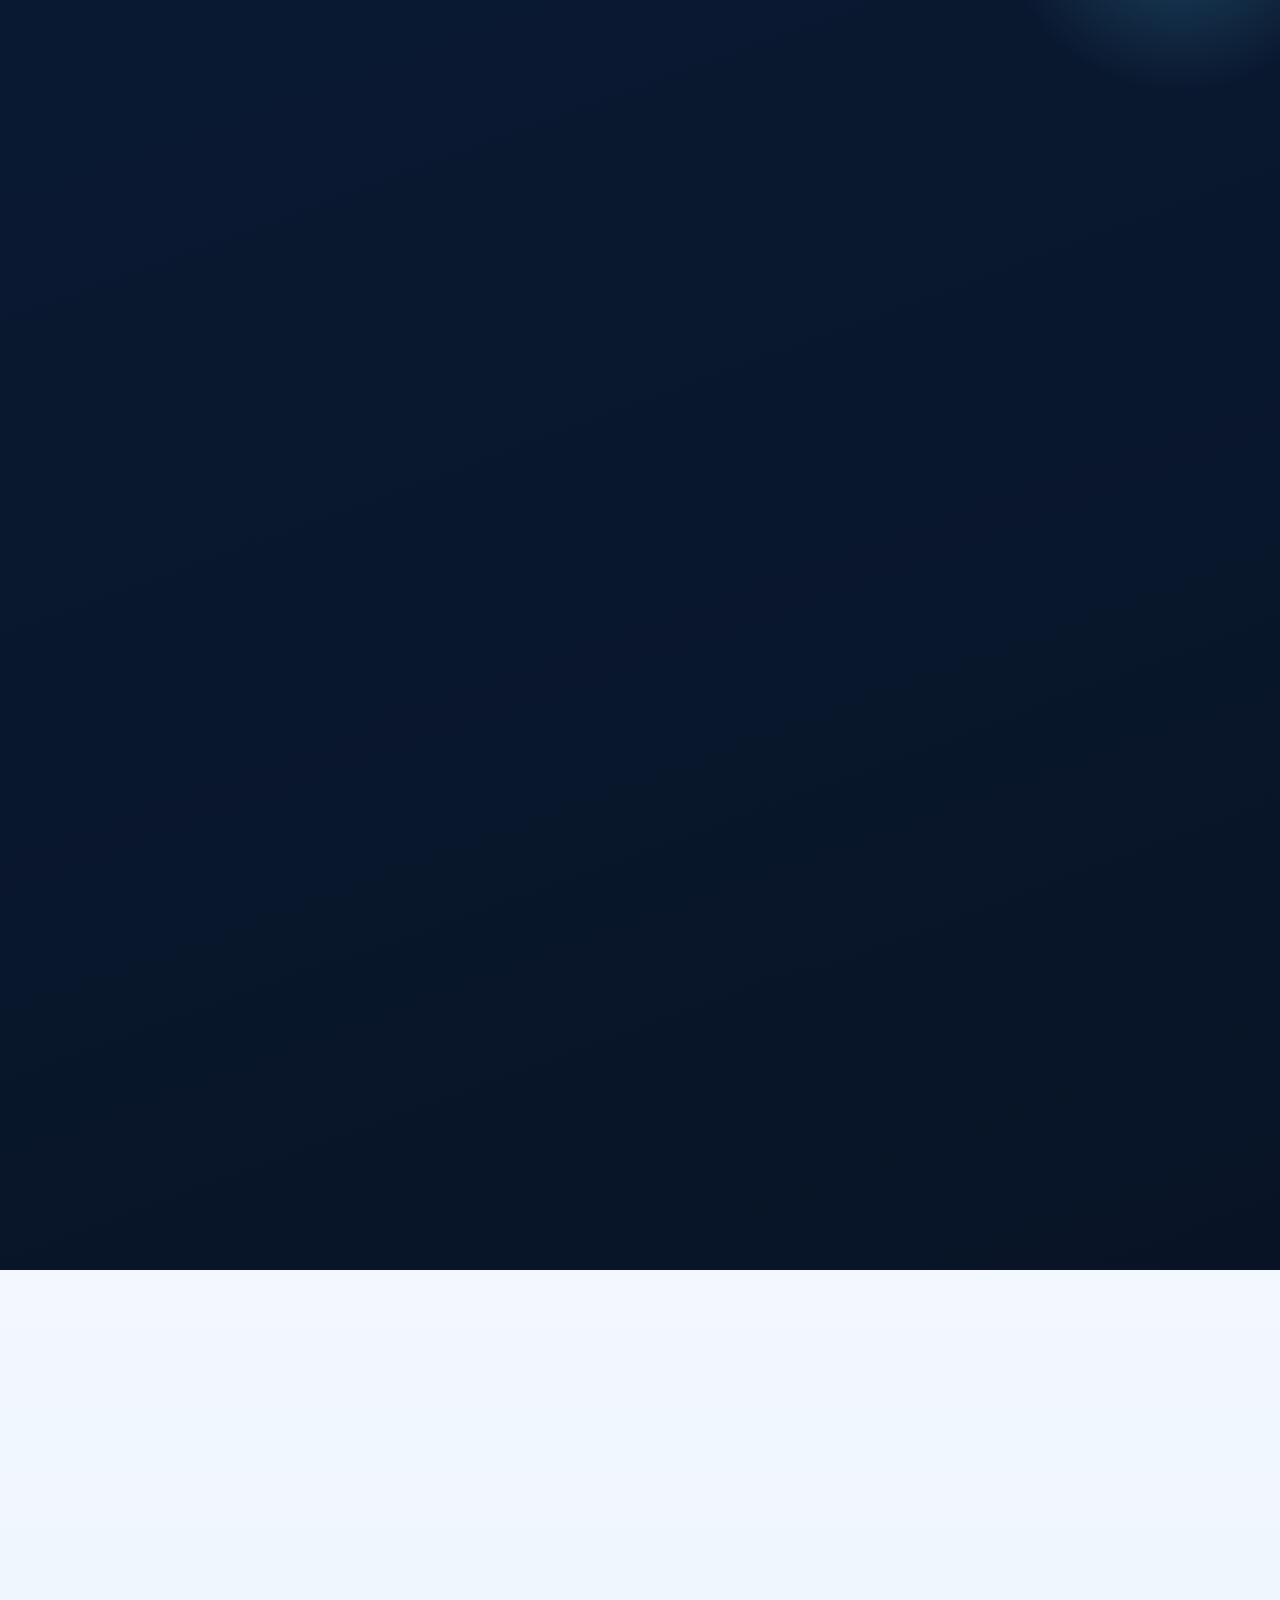
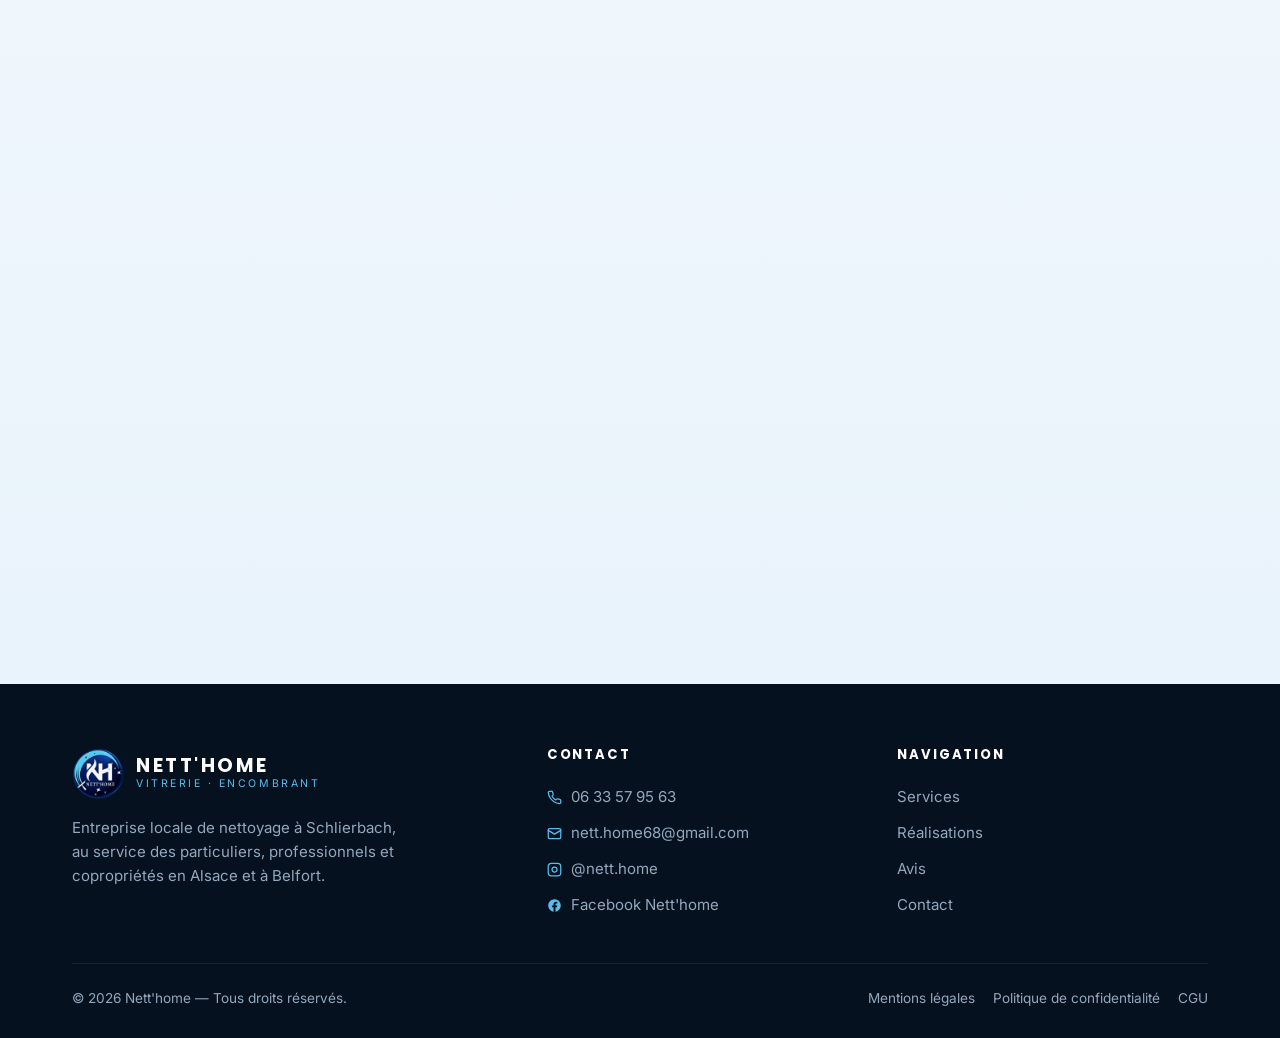
==== commit a8cad89a: "Clients : bandeau intégré à la section contact pour un fond continu sans jointure Co-Authored-By: Cl" ====
--- a/index.html
+++ b/index.html
@@ -259,6 +259,7 @@
 /* ---------- CONTACT ---------- */
 .contact{background:linear-gradient(160deg,var(--navy),#081426);color:#fff;position:relative;overflow:hidden}
 .contact::before{content:"";position:absolute;top:-120px;right:-80px;width:360px;height:360px;border-radius:50%;background:radial-gradient(circle,rgba(87,189,236,.28),transparent 70%)}
+.section.contact{padding-bottom:0}
 .contact .section-head h2{color:#fff}
 .contact .section-head p{color:#c3d4e6}
 .contact-grid{display:grid;grid-template-columns:.95fr 1.05fr;gap:44px;align-items:start;position:relative;z-index:2}
@@ -323,7 +324,7 @@
 /* ---------- CLIENTS MARQUEE ---------- */
 .clients{background:#fff;padding:78px 0;border-block:1px solid var(--line);overflow:hidden}
 .clients .section-head{margin-bottom:40px}
-.clients.navy{background:linear-gradient(160deg,var(--navy),#081426);border:0}
+.clients.navy{background:none;border:0;padding:78px 0 96px;position:relative}
 .clients.navy .section-head h2{color:#fff}
 .clients.navy .section-head p{color:#c3d4e6}
 .clients.navy .eyebrow{background:rgba(87,189,236,.16);color:var(--blue-glow);border-color:rgba(87,189,236,.3)}
@@ -342,7 +343,7 @@
   .marquee-group{flex-wrap:wrap;justify-content:center;padding:0}
   .marquee-group[aria-hidden="true"]{display:none}
 }
-@media (max-width:720px){.clients{padding:60px 0}.client{width:170px;height:96px}}
+@media (max-width:720px){.clients,.clients.navy{padding:60px 0 70px}.client{width:170px;height:96px}}
 
 
 /* ---------- REVEAL ---------- */
@@ -608,10 +609,9 @@
       </form>
     </div>
   </div>
-</section>
-
-<!-- ============ CLIENTS ============ -->
-<section class="clients navy" id="clients">
+
+<!-- ============ CLIENTS (dans la section contact : même fond continu, aucune jointure) ============ -->
+<div class="clients navy" id="clients">
   <div class="container">
     <div class="section-head reveal">
       <span class="eyebrow">Références</span>
@@ -620,6 +620,7 @@
     </div>
   </div>
   <div class="marquee reveal" aria-label="Logos de nos clients"><div class="marquee-track" id="clientTrack"></div></div>
+</div>
 </section>
 
 <!-- ============ MAP ============ -->
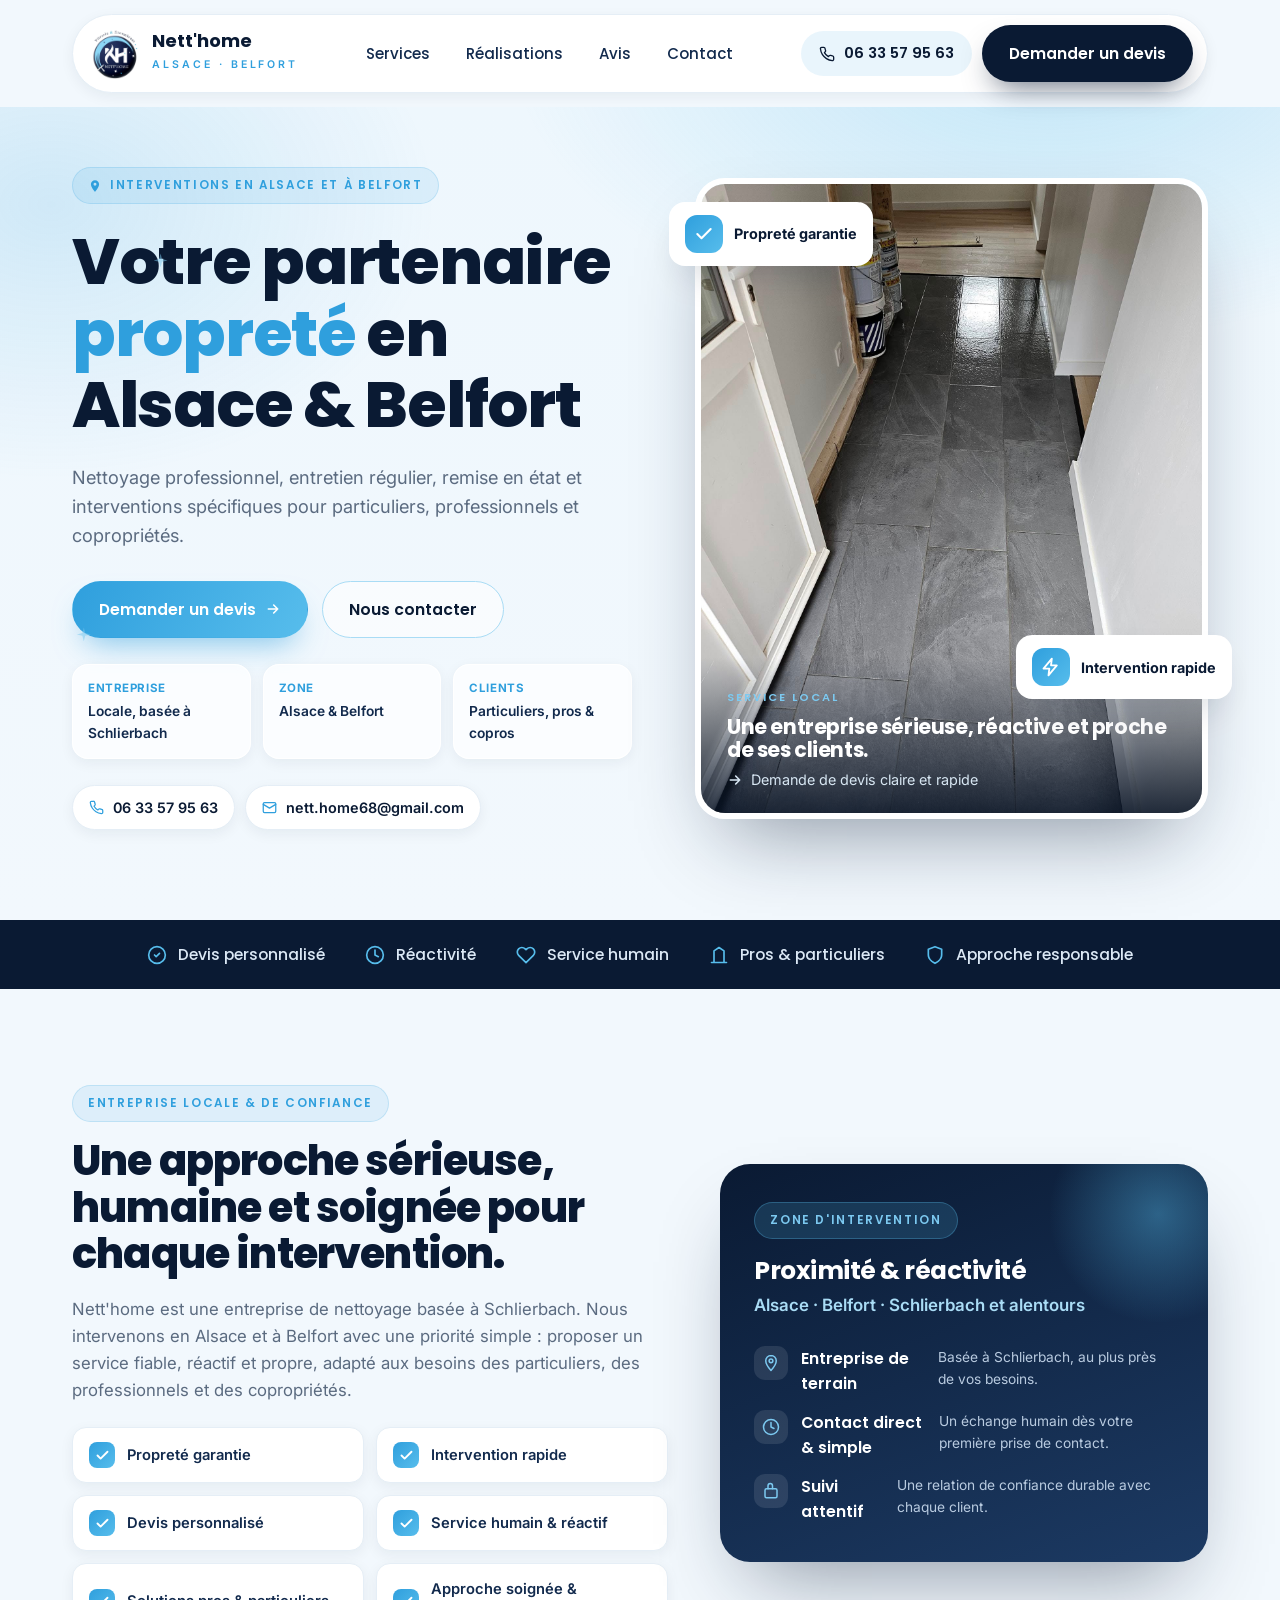
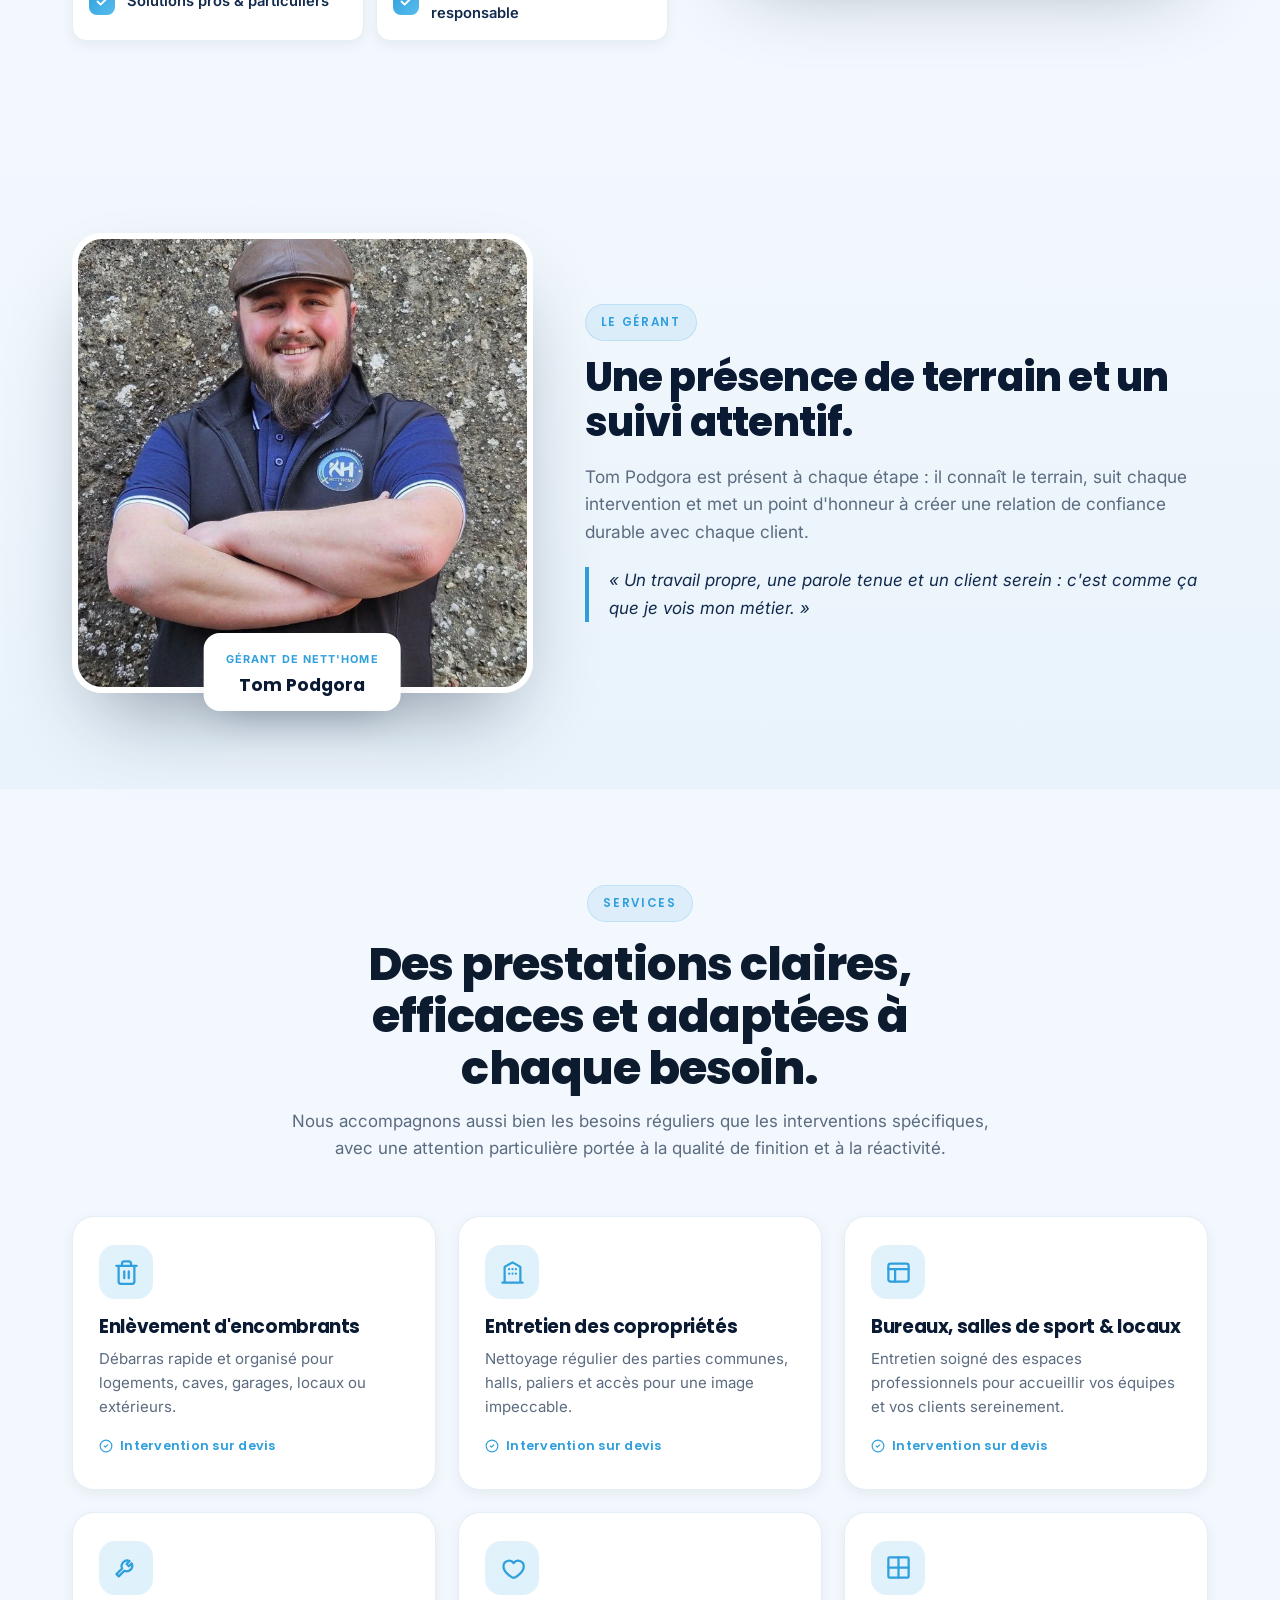
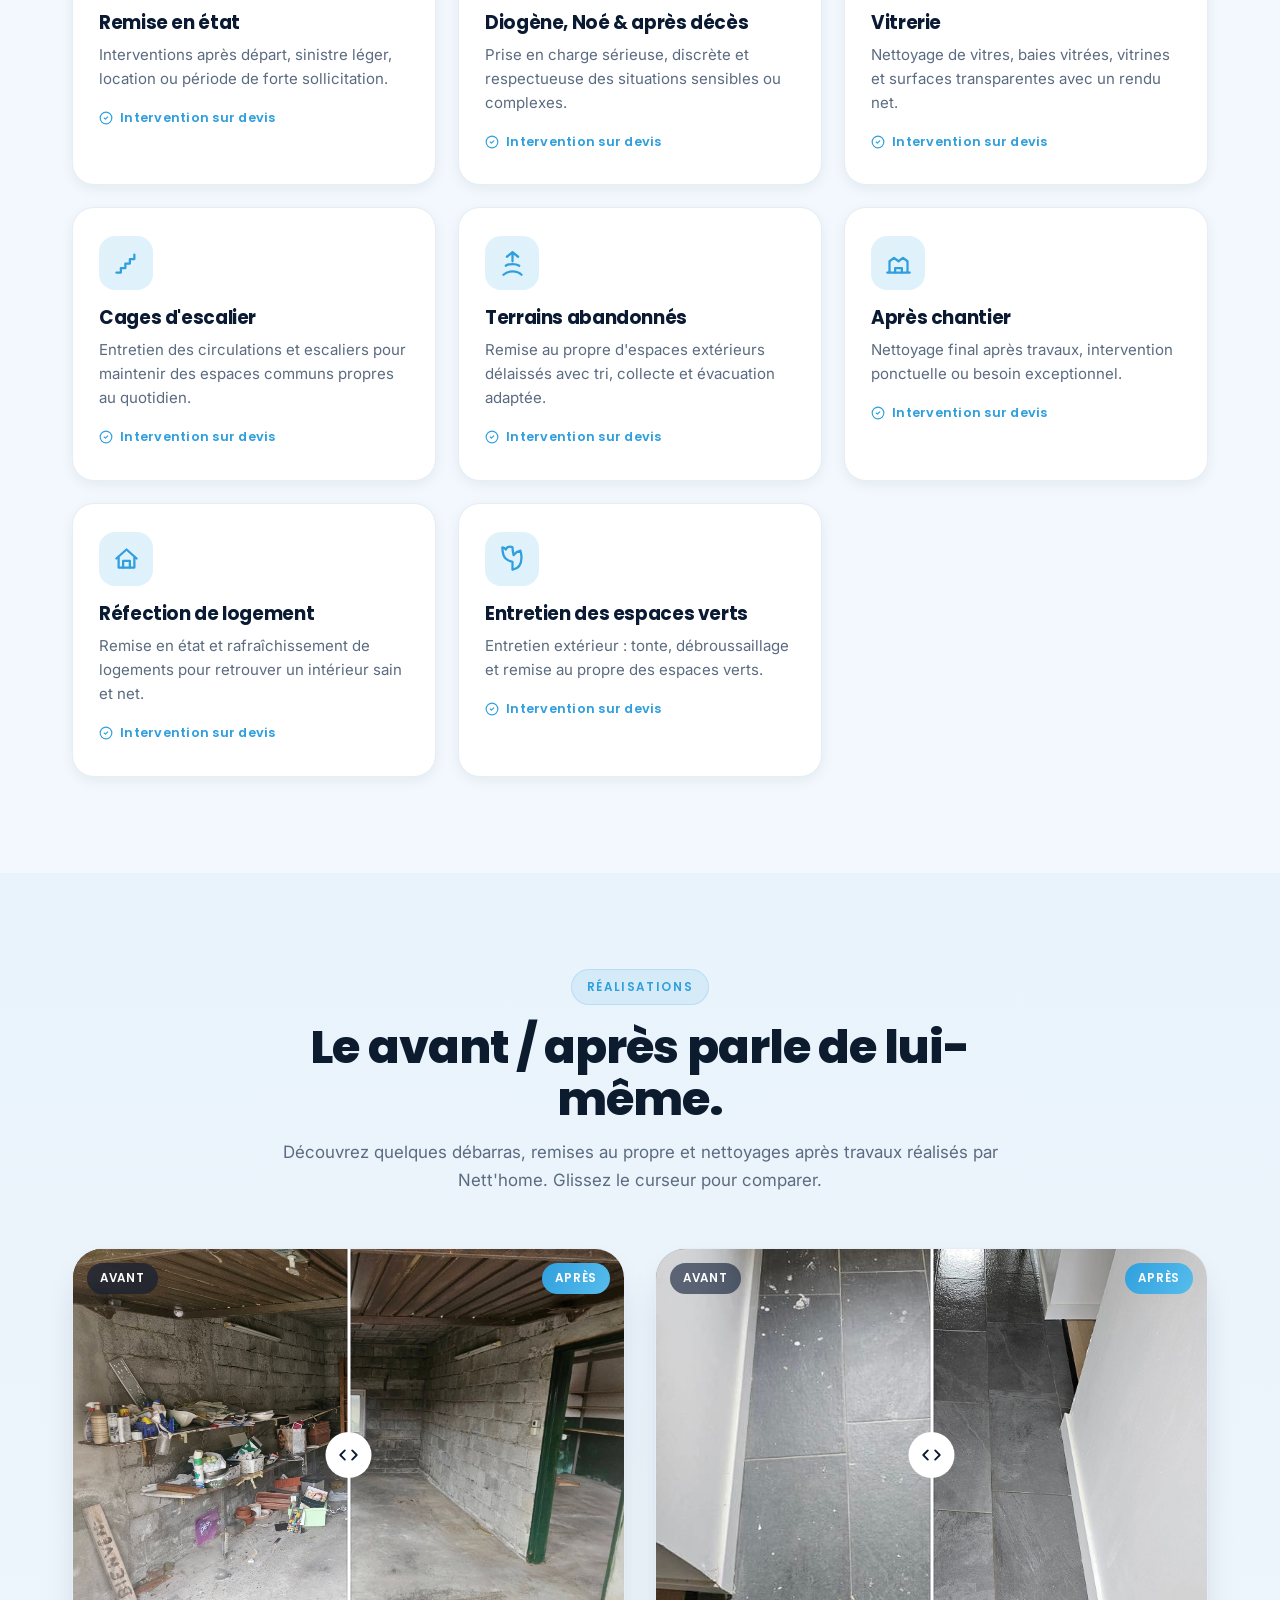
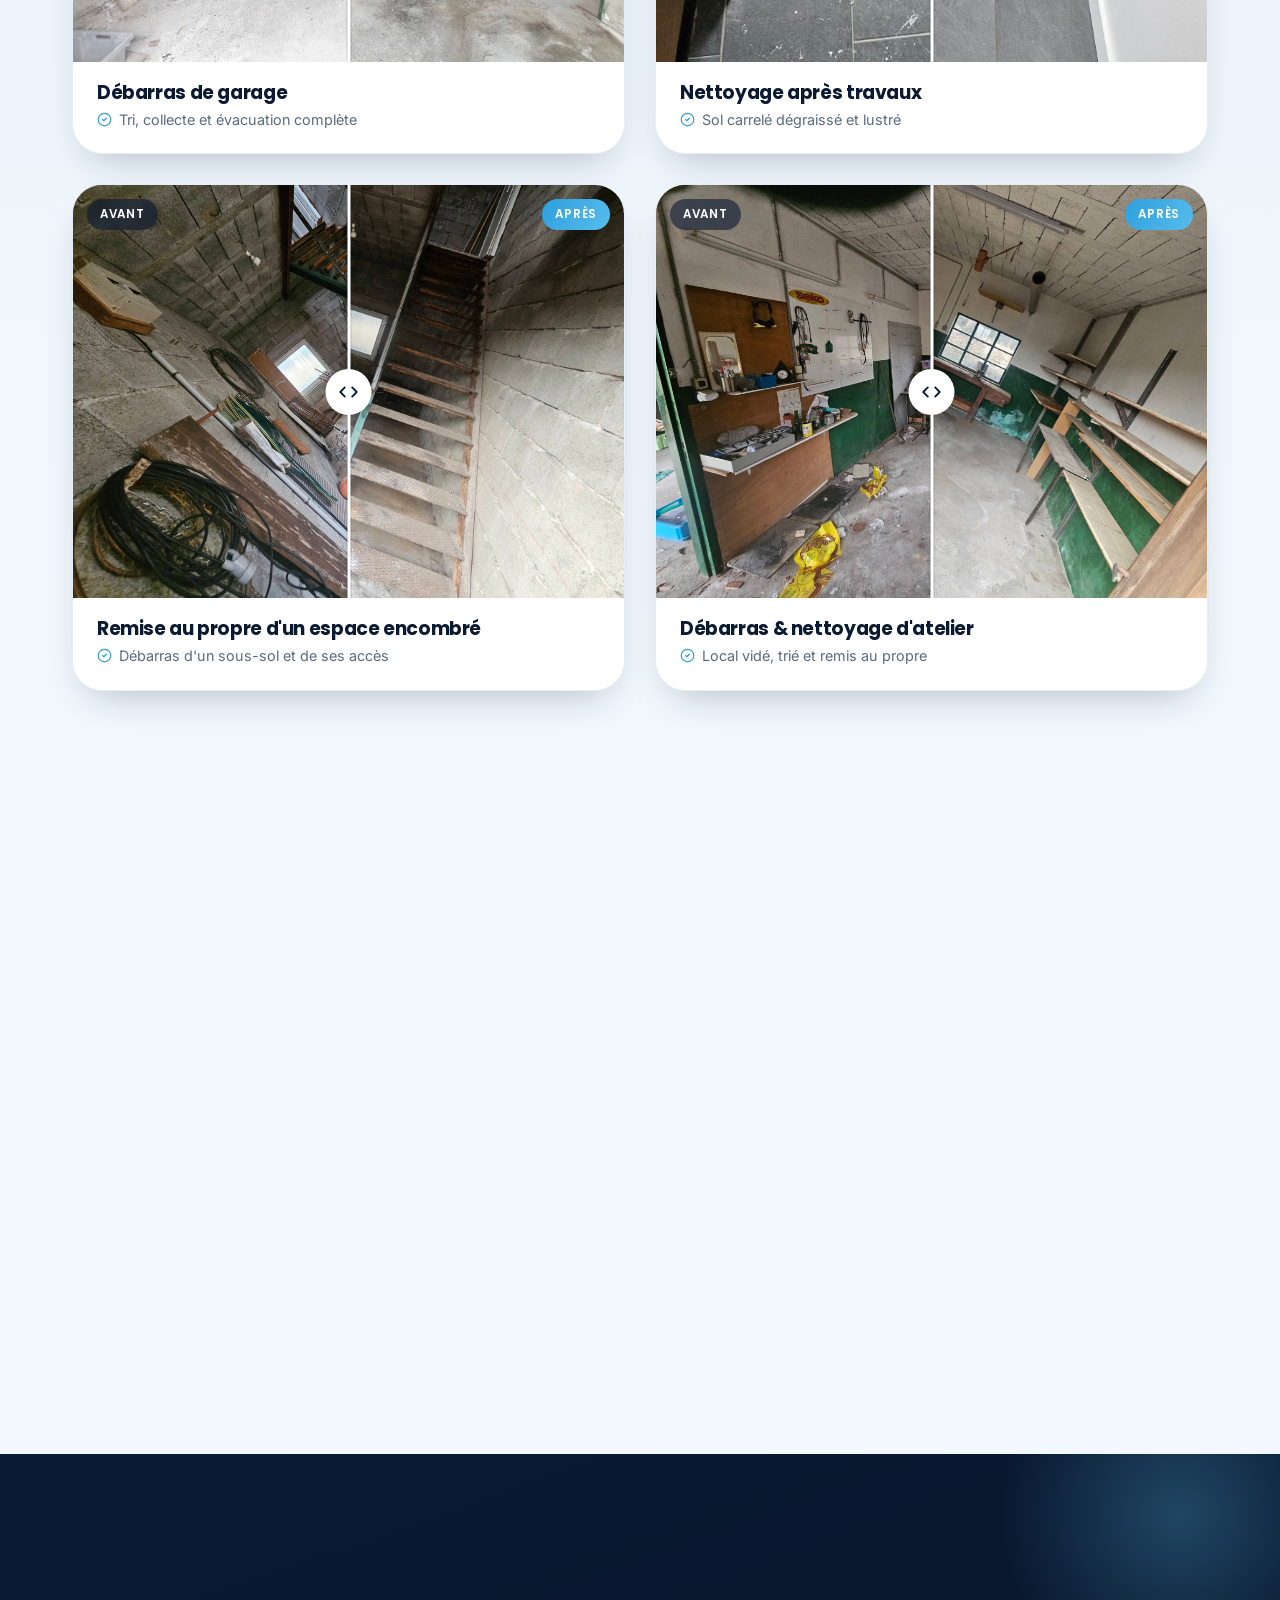
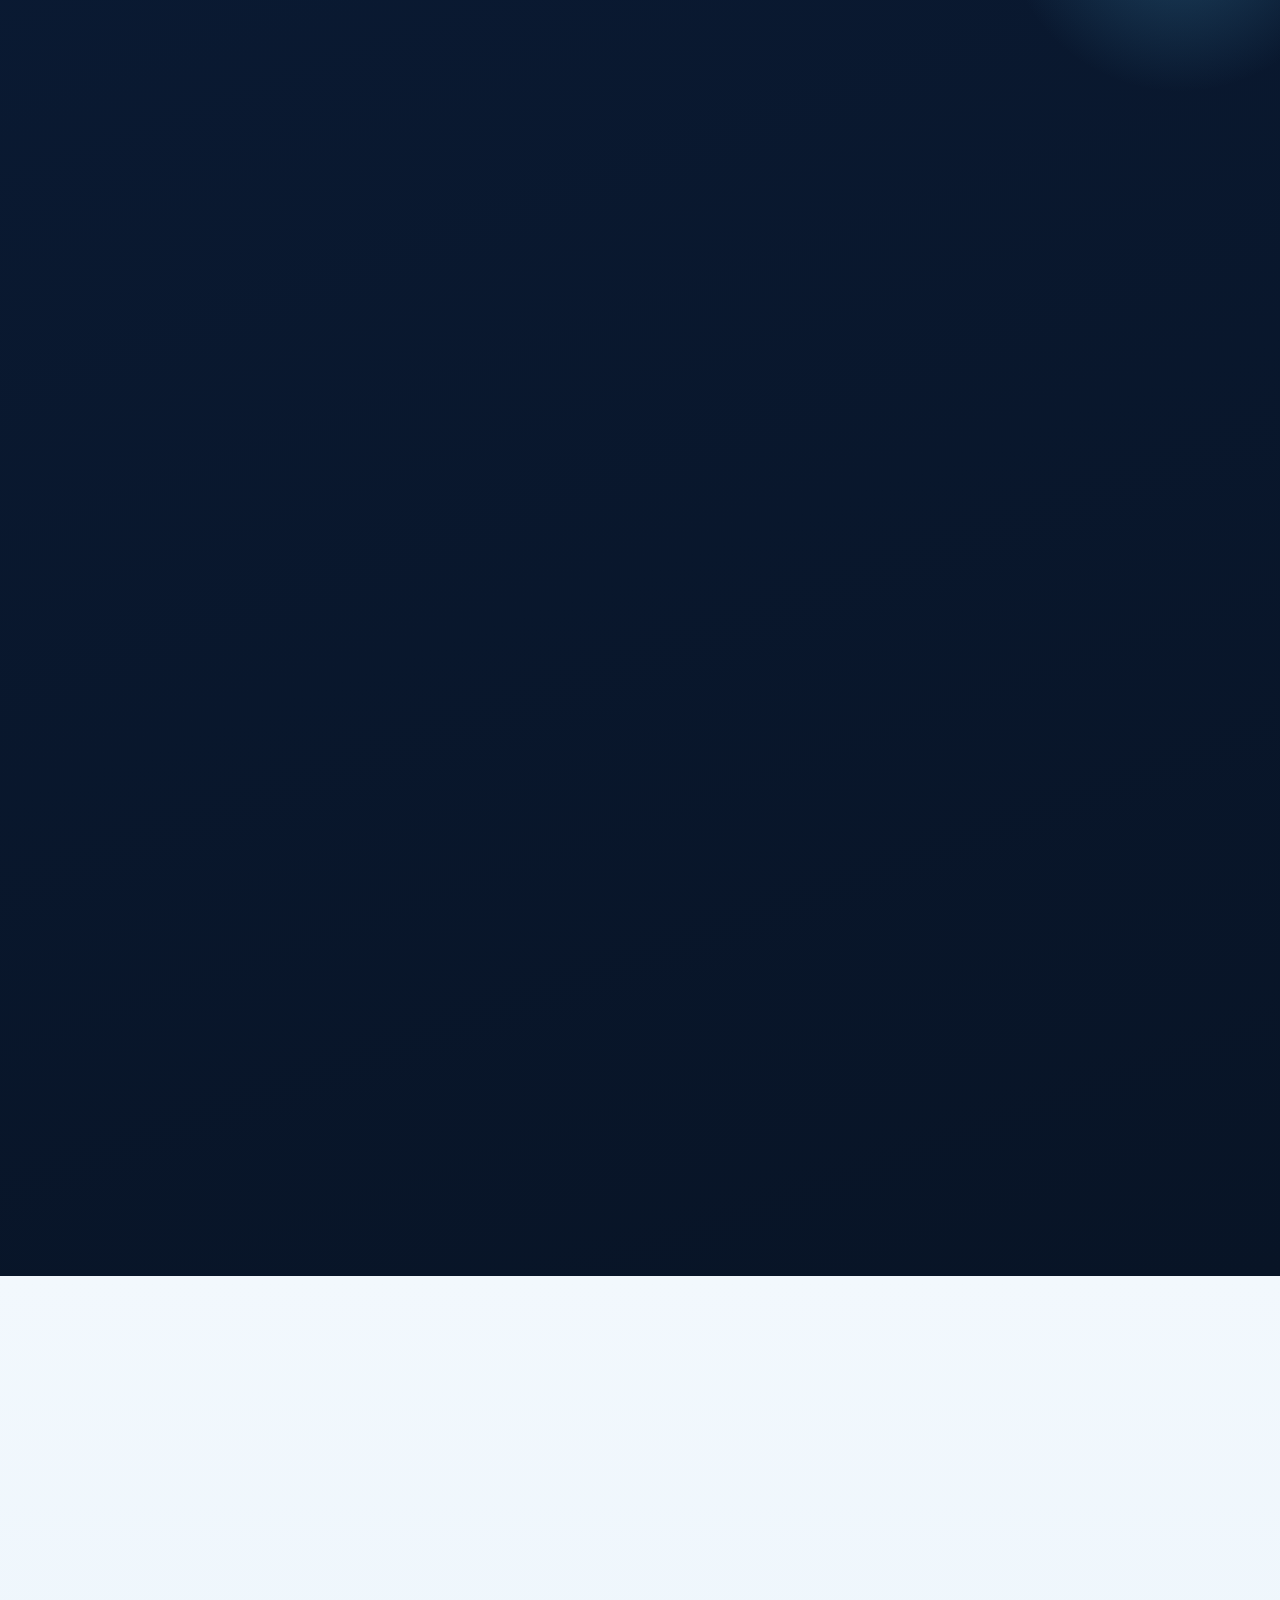
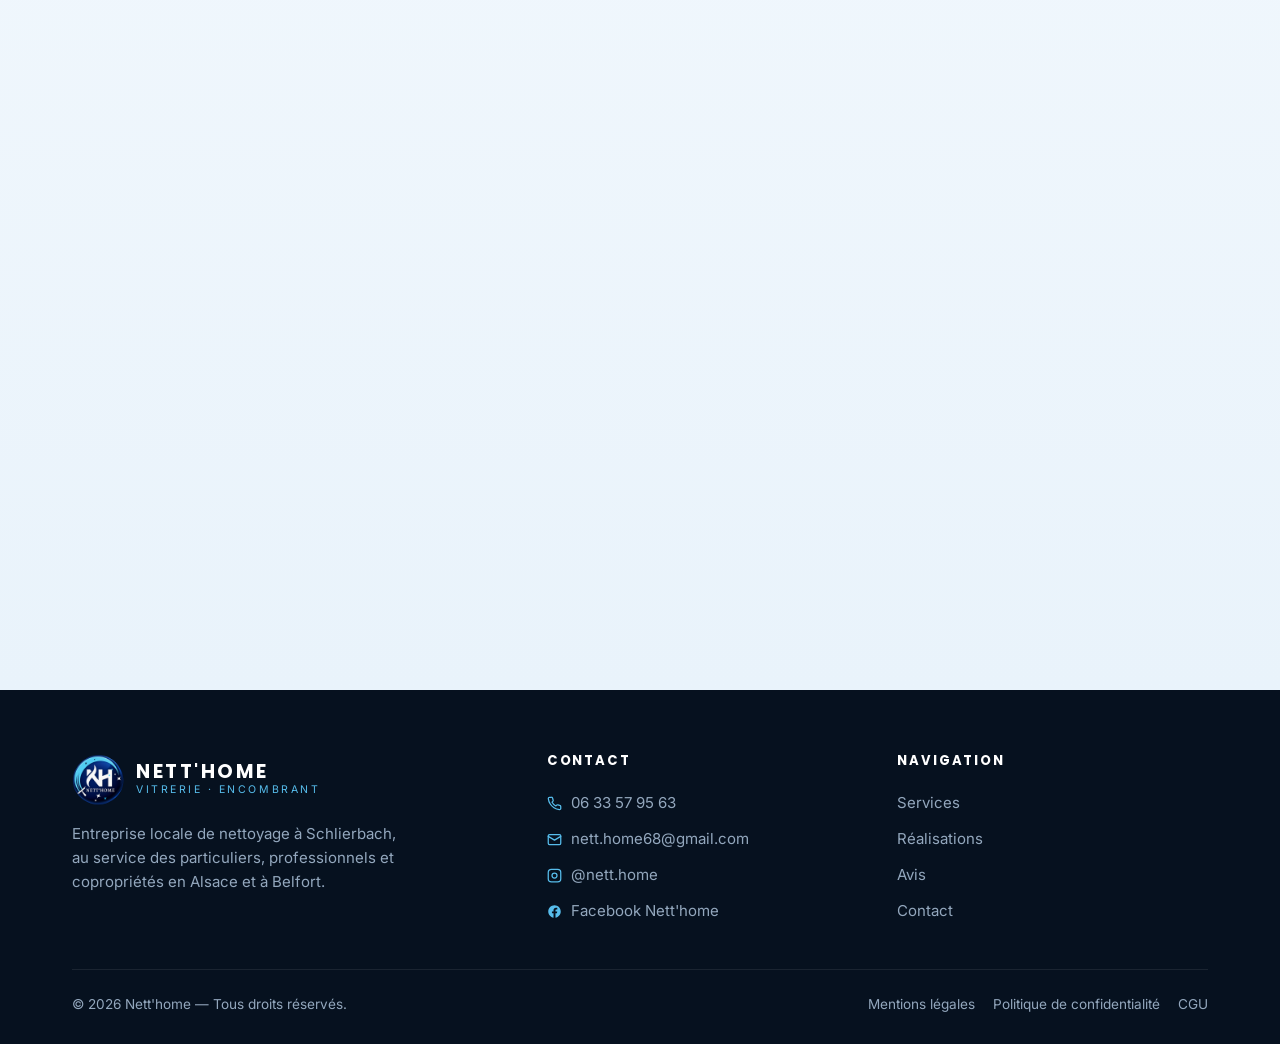
==== commit 559025fb: "Clients : bandeau placé au-dessus du formulaire, dans la section contact (même fond) Co-Authored-By:" ====
--- a/index.html
+++ b/index.html
@@ -259,7 +259,6 @@
 /* ---------- CONTACT ---------- */
 .contact{background:linear-gradient(160deg,var(--navy),#081426);color:#fff;position:relative;overflow:hidden}
 .contact::before{content:"";position:absolute;top:-120px;right:-80px;width:360px;height:360px;border-radius:50%;background:radial-gradient(circle,rgba(87,189,236,.28),transparent 70%)}
-.section.contact{padding-bottom:0}
 .contact .section-head h2{color:#fff}
 .contact .section-head p{color:#c3d4e6}
 .contact-grid{display:grid;grid-template-columns:.95fr 1.05fr;gap:44px;align-items:start;position:relative;z-index:2}
@@ -324,7 +323,7 @@
 /* ---------- CLIENTS MARQUEE ---------- */
 .clients{background:#fff;padding:78px 0;border-block:1px solid var(--line);overflow:hidden}
 .clients .section-head{margin-bottom:40px}
-.clients.navy{background:none;border:0;padding:78px 0 96px;position:relative}
+.clients.navy{background:none;border:0;padding:0 0 84px;position:relative}
 .clients.navy .section-head h2{color:#fff}
 .clients.navy .section-head p{color:#c3d4e6}
 .clients.navy .eyebrow{background:rgba(87,189,236,.16);color:var(--blue-glow);border-color:rgba(87,189,236,.3)}
@@ -343,7 +342,7 @@
   .marquee-group{flex-wrap:wrap;justify-content:center;padding:0}
   .marquee-group[aria-hidden="true"]{display:none}
 }
-@media (max-width:720px){.clients,.clients.navy{padding:60px 0 70px}.client{width:170px;height:96px}}
+@media (max-width:720px){.clients,.clients.navy{padding:0 0 60px}.client{width:170px;height:96px}}
 
 
 /* ---------- REVEAL ---------- */
@@ -559,6 +558,17 @@
 
 <!-- ============ CONTACT ============ -->
 <section class="section contact" id="contact">
+<!-- ============ CLIENTS (dans la section contact : même fond continu, au-dessus du formulaire) ============ -->
+<div class="clients navy" id="clients">
+  <div class="container">
+    <div class="section-head reveal">
+      <span class="eyebrow">Références</span>
+      <h2>Ils nous font confiance.</h2>
+      <p>Des professionnels de l'immobilier, du sport et de la rénovation nous confient l'entretien de leurs locaux.</p>
+    </div>
+  </div>
+  <div class="marquee reveal" aria-label="Logos de nos clients"><div class="marquee-track" id="clientTrack"></div></div>
+</div>
   <div class="container">
     <div class="section-head reveal">
       <span class="eyebrow" style="background:rgba(87,189,236,.16);color:var(--blue-glow);border-color:rgba(87,189,236,.3)">Contact</span>
@@ -610,17 +620,6 @@
     </div>
   </div>
 
-<!-- ============ CLIENTS (dans la section contact : même fond continu, aucune jointure) ============ -->
-<div class="clients navy" id="clients">
-  <div class="container">
-    <div class="section-head reveal">
-      <span class="eyebrow">Références</span>
-      <h2>Ils nous font confiance.</h2>
-      <p>Des professionnels de l'immobilier, du sport et de la rénovation nous confient l'entretien de leurs locaux.</p>
-    </div>
-  </div>
-  <div class="marquee reveal" aria-label="Logos de nos clients"><div class="marquee-track" id="clientTrack"></div></div>
-</div>
 </section>
 
 <!-- ============ MAP ============ -->
